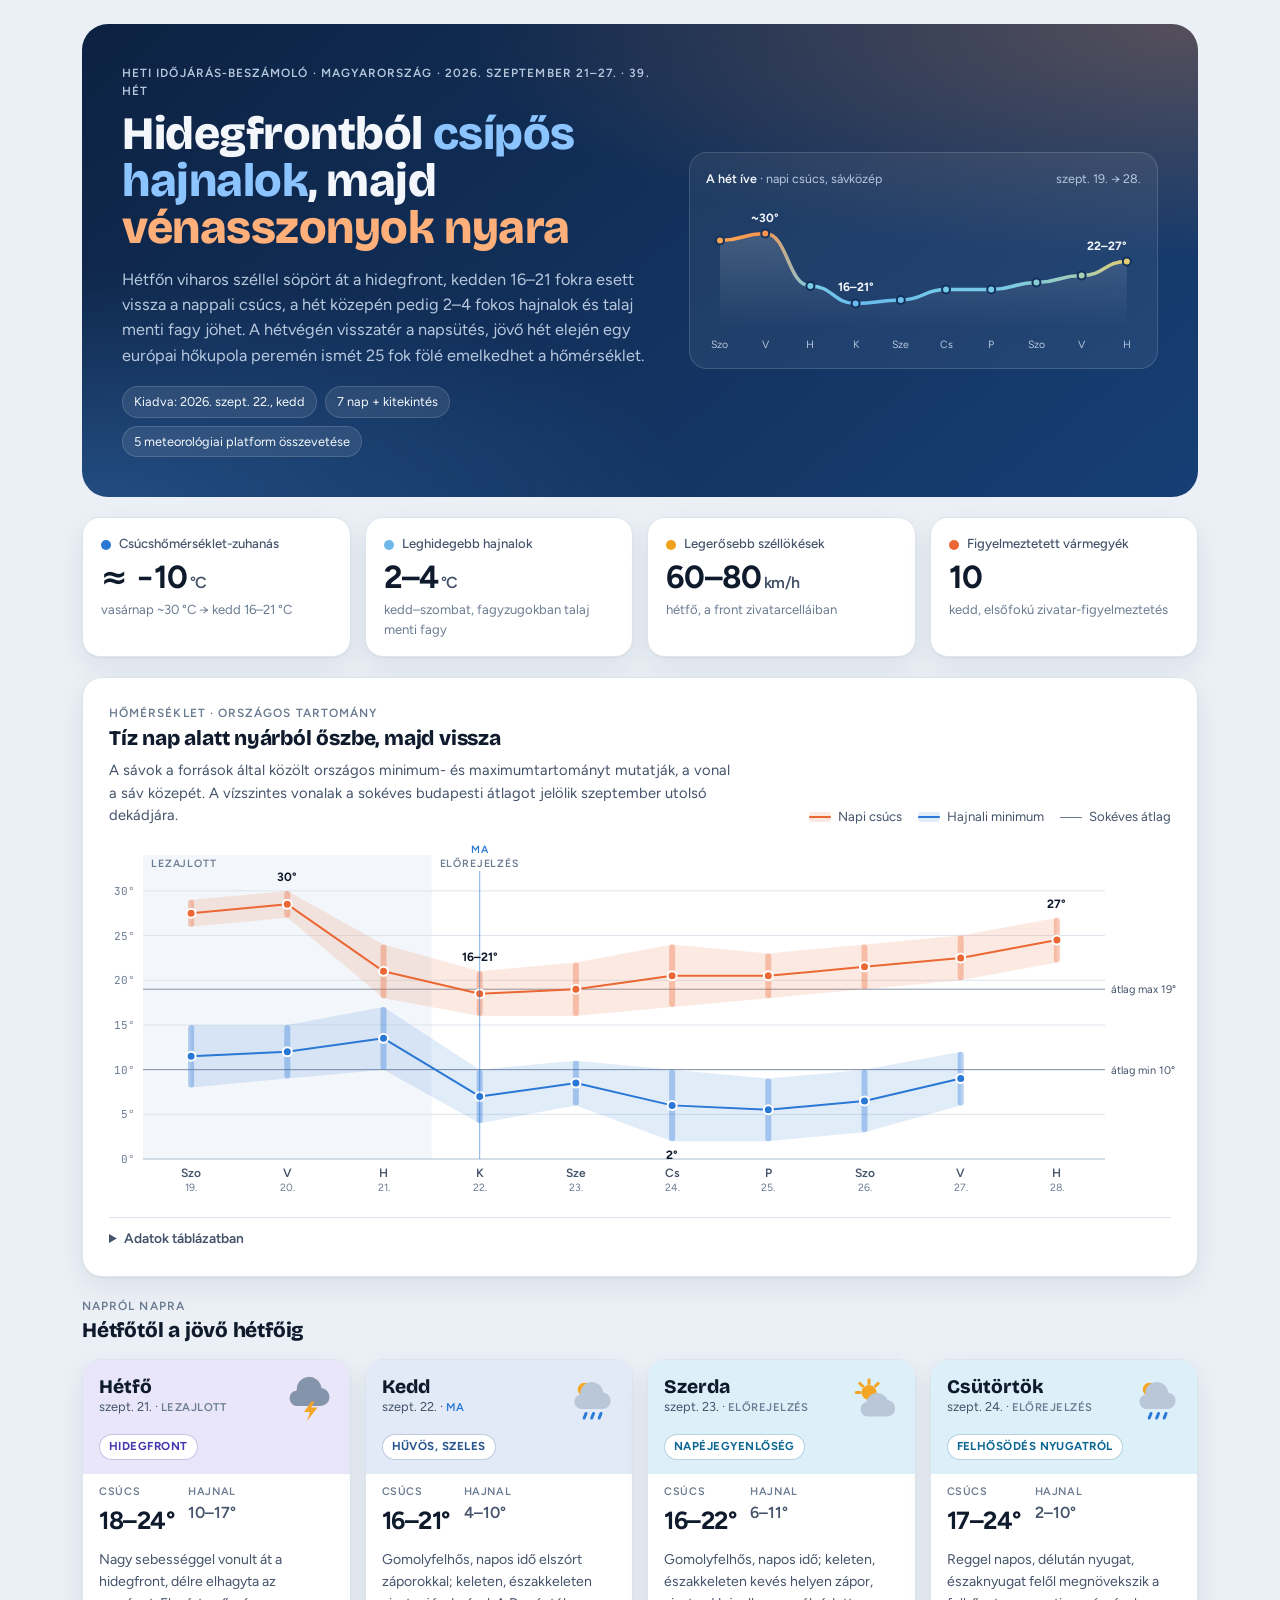
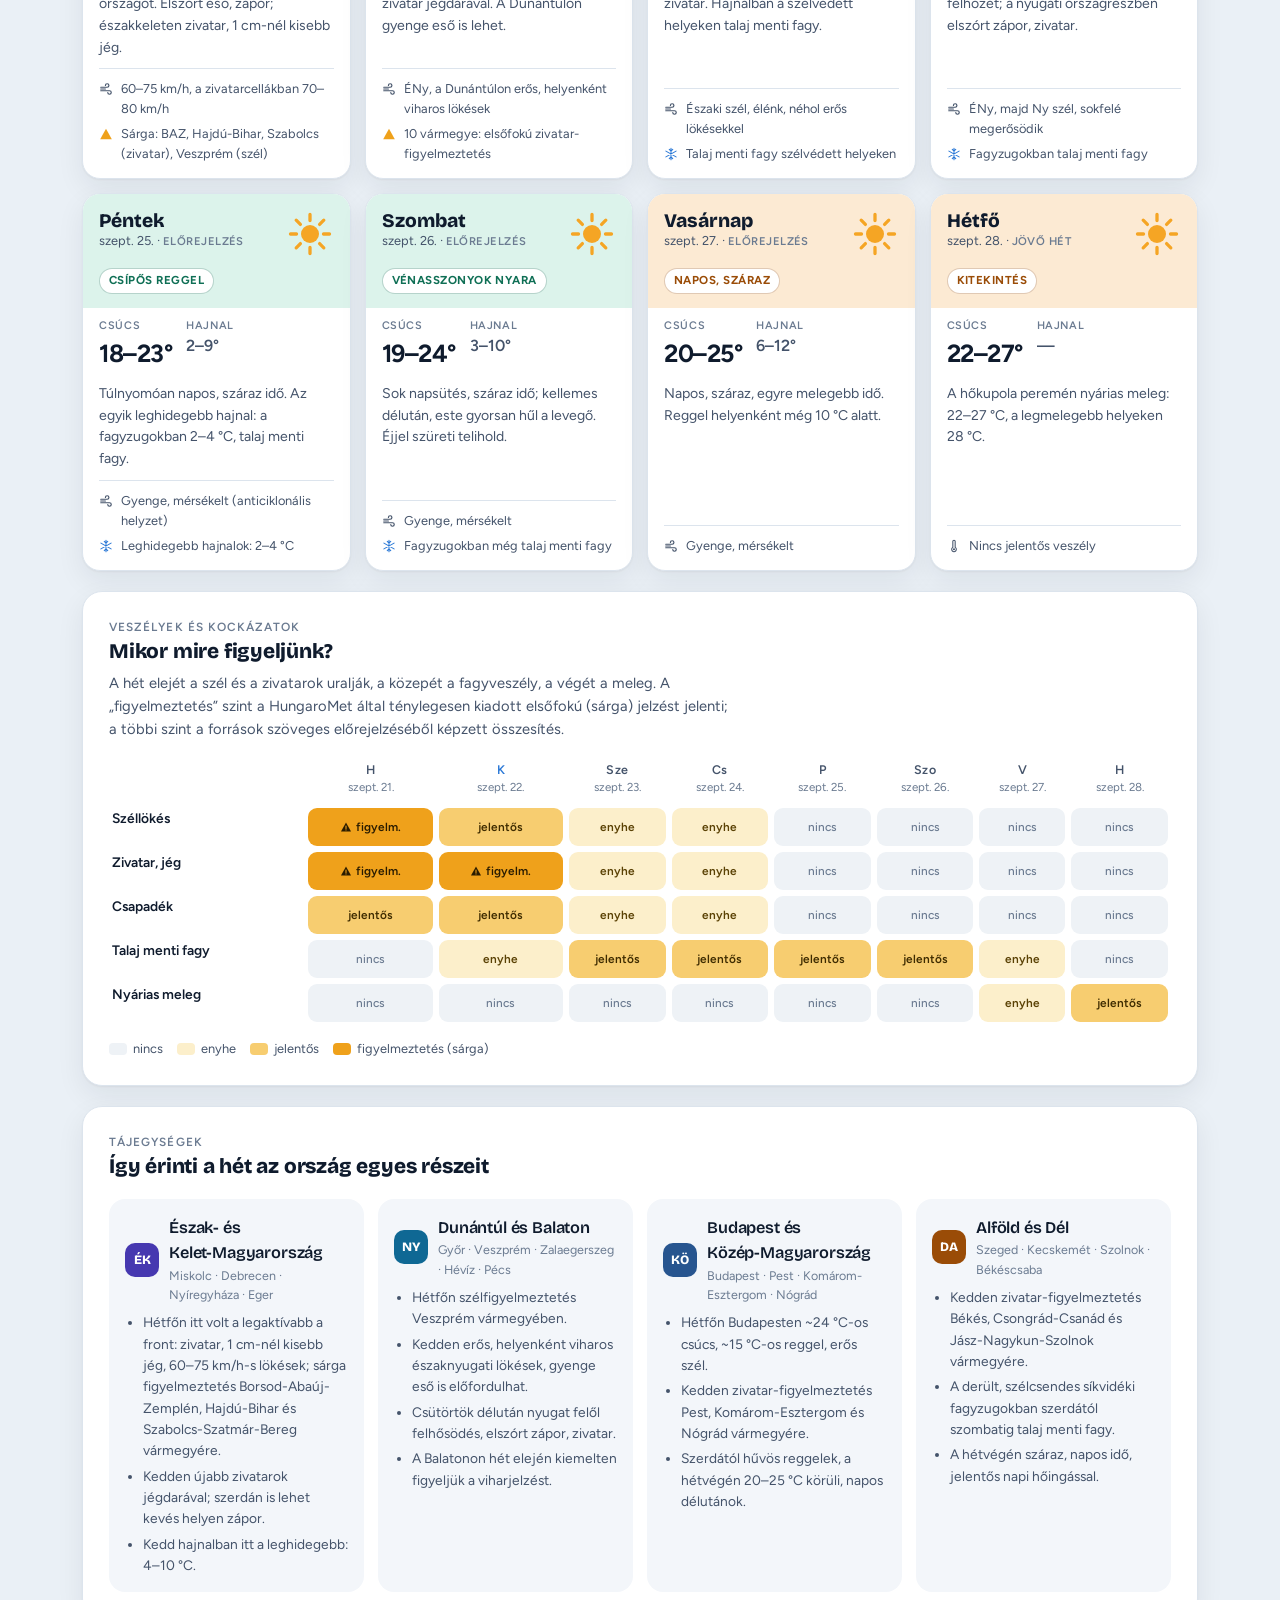
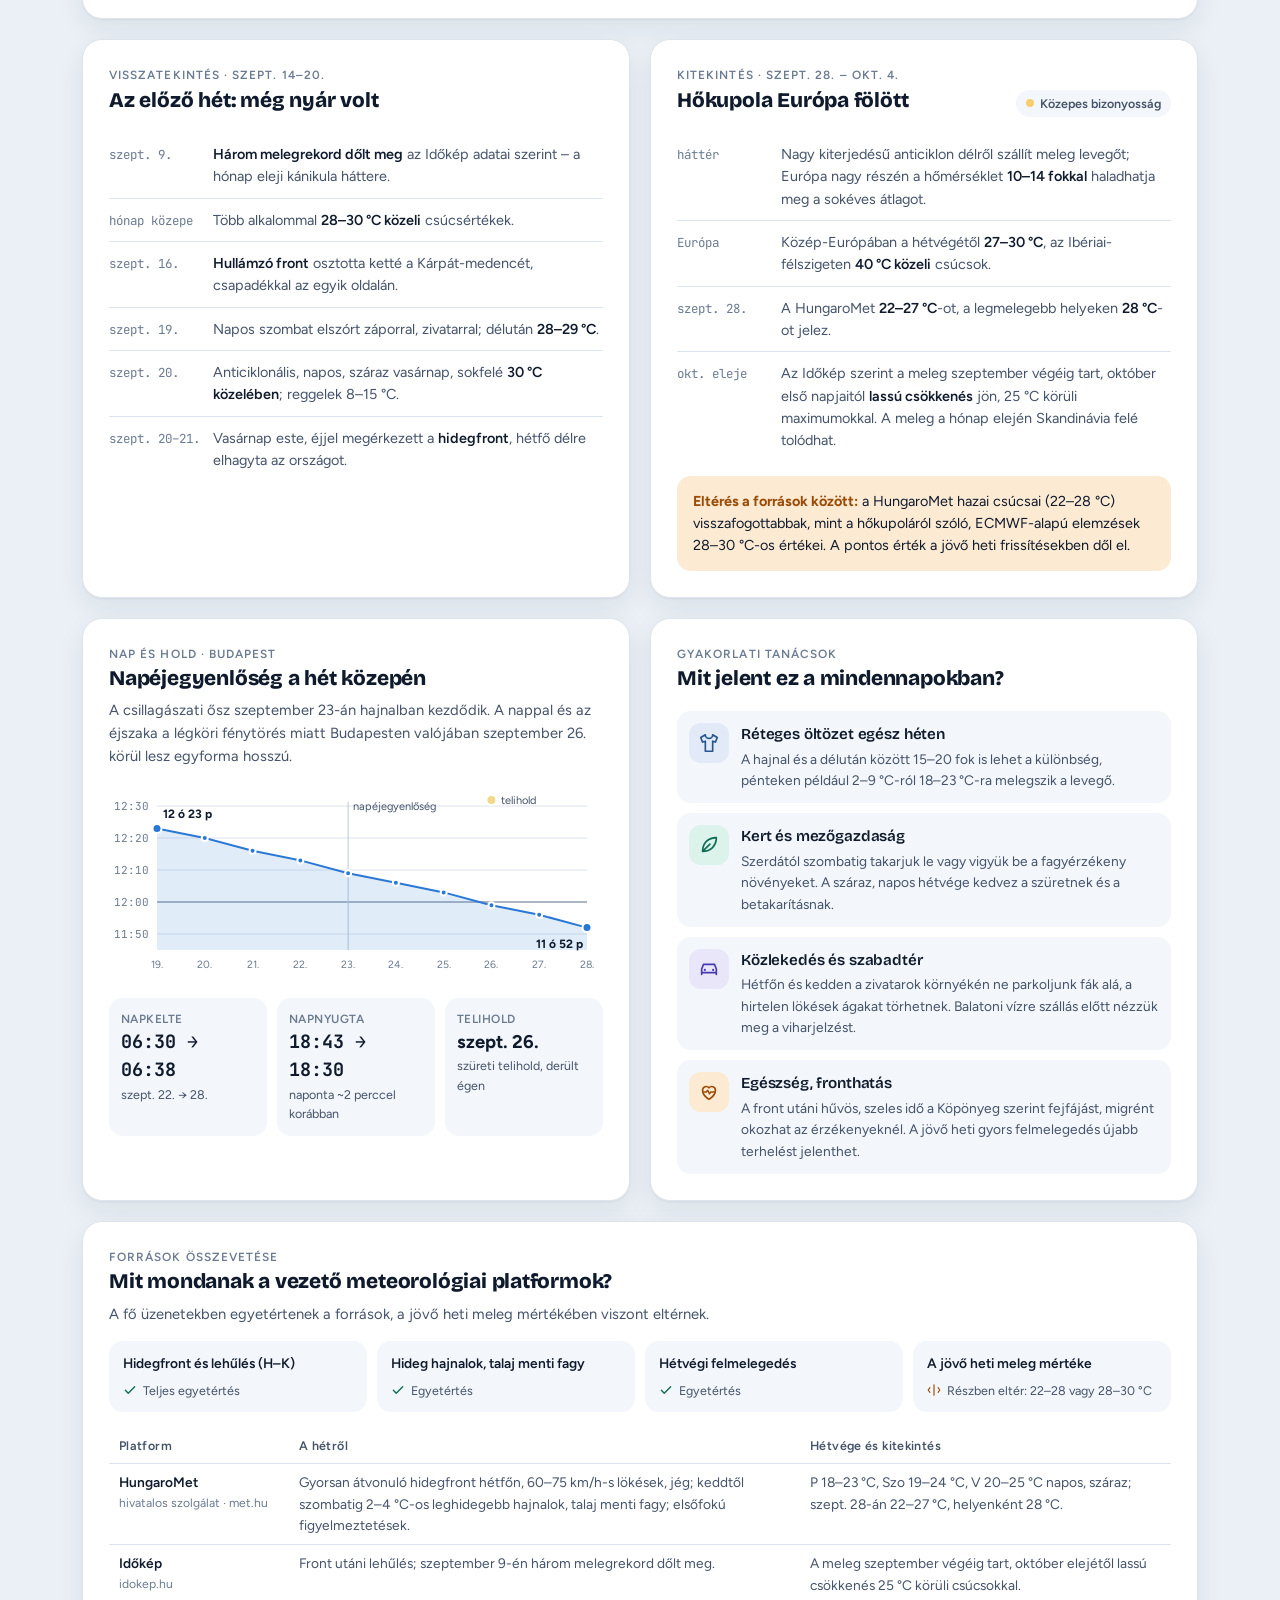
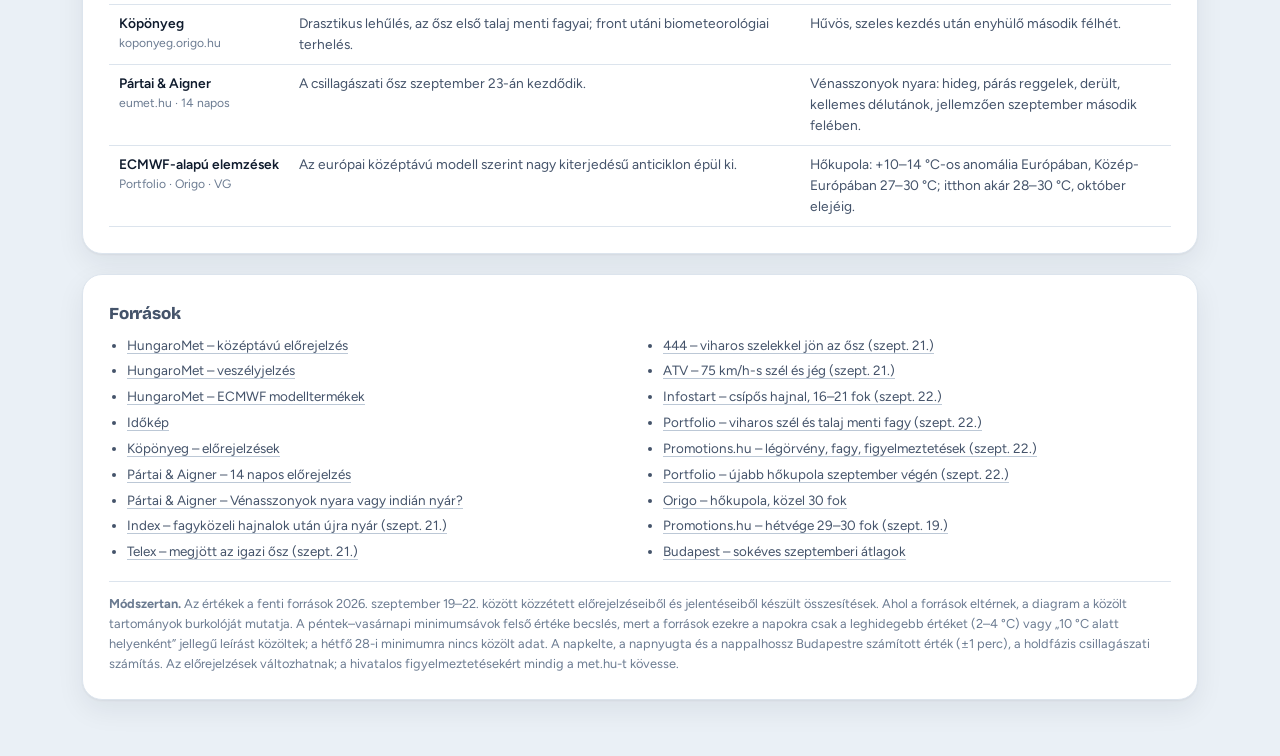
==== heti-idojaras-beszamolo.html @ 73524485 "Add weekly weather report for week 39 (Sept 21-27, 2026) Card-based, colorful HTML report for Hungar" ====
<!DOCTYPE html>
<html lang="hu">
<head>
<meta charset="UTF-8">
<meta name="viewport" content="width=device-width, initial-scale=1.0, viewport-fit=cover">
<title>A 39. hét időjárása</title>
<link rel="preconnect" href="https://fonts.googleapis.com">
<link rel="preconnect" href="https://fonts.gstatic.com" crossorigin>
<link rel="stylesheet" href="https://fonts.googleapis.com/css2?family=Bricolage+Grotesque:opsz,wght@12..96,600;12..96,800&family=Figtree:wght@400;500;600;700&family=JetBrains+Mono:wght@400;500&display=swap">
<style>
  :root{
    color-scheme: light;
    --ground:#EAF0F6;
    --card:#FFFFFF;
    --card-sub:#F3F6FA;
    --ink:#0F1B2D;
    --ink-2:#44536A;
    --muted:#6B7B91;
    --hair:#DCE4ED;
    --axis:#BCC8D6;
    --cold:#2a78d6;
    --warm:#eb6834;
    --cold-wash:rgba(42,120,214,.14);
    --warm-wash:rgba(235,104,52,.14);
    --cloud:#B9C7D9;
    --cloud-dark:#8494AB;
    --sunc:#F5A524;
    --hero-a:#0D2242;
    --hero-b:#173F75;
    --hero-ink:#F3F7FC;
    --hero-ink-2:#B7C8DE;
    --hero-line:rgba(255,255,255,.14);
    --lv0:#EEF2F6; --lv0-ink:#6B7B91;
    --lv1:#FCEFCB; --lv1-ink:#5A4104;
    --lv2:#F7CD70; --lv2-ink:#3F2C00;
    --lv3:#EFA11B; --lv3-ink:#2A1C00;
    --t-front:#E9E6FA; --c-front:#4638B0;
    --t-shower:#E1EAF6; --c-shower:#27558F;
    --t-cool:#DDF0FA; --c-cool:#0F6894;
    --t-crisp:#DCF3EB; --c-crisp:#0F6F55;
    --t-warm:#FCEAD3; --c-warm:#9A4C07;
    --shadow:0 1px 2px rgba(15,27,45,.05), 0 10px 28px rgba(15,27,45,.07);
    --radius:20px;
    --f-display:"Bricolage Grotesque", "Segoe UI", system-ui, sans-serif;
    --f-body:"Figtree", "Segoe UI", system-ui, -apple-system, Roboto, sans-serif;
    --f-mono:"JetBrains Mono", ui-monospace, "SFMono-Regular", Consolas, monospace;
  }
  @media (prefers-color-scheme: dark){
    :root:not([data-theme="light"]){
      color-scheme: dark;
      --ground:#0A111C;
      --card:#111B29;
      --card-sub:#172334;
      --ink:#E8EFF8;
      --ink-2:#A9B8CC;
      --muted:#8394AA;
      --hair:#223247;
      --axis:#34465E;
      --cold:#3987e5;
      --warm:#d95926;
      --cold-wash:rgba(57,135,229,.22);
      --warm-wash:rgba(217,89,38,.22);
      --cloud:#7185A1;
      --cloud-dark:#56688A;
      --hero-a:#0A1A31;
      --hero-b:#12325E;
      --lv0:#172334; --lv0-ink:#8394AA;
      --lv1:#3A3118; --lv1-ink:#EFE2C2;
      --lv2:#7A5A15; --lv2-ink:#FFF0CC;
      --lv3:#E7A626; --lv3-ink:#1B1300;
      --t-front:#1E1B3C; --c-front:#B1A8F7;
      --t-shower:#14243A; --c-shower:#93BAEC;
      --t-cool:#0E283A; --c-cool:#86CAEE;
      --t-crisp:#0D2A24; --c-crisp:#76D6B7;
      --t-warm:#31220E; --c-warm:#F2B470;
      --shadow:0 1px 2px rgba(0,0,0,.3);
    }
  }
  :root[data-theme="dark"]{
    color-scheme: dark;
    --ground:#0A111C;
    --card:#111B29;
    --card-sub:#172334;
    --ink:#E8EFF8;
    --ink-2:#A9B8CC;
    --muted:#8394AA;
    --hair:#223247;
    --axis:#34465E;
    --cold:#3987e5;
    --warm:#d95926;
    --cold-wash:rgba(57,135,229,.22);
    --warm-wash:rgba(217,89,38,.22);
    --cloud:#7185A1;
    --cloud-dark:#56688A;
    --hero-a:#0A1A31;
    --hero-b:#12325E;
    --lv0:#172334; --lv0-ink:#8394AA;
    --lv1:#3A3118; --lv1-ink:#EFE2C2;
    --lv2:#7A5A15; --lv2-ink:#FFF0CC;
    --lv3:#E7A626; --lv3-ink:#1B1300;
    --t-front:#1E1B3C; --c-front:#B1A8F7;
    --t-shower:#14243A; --c-shower:#93BAEC;
    --t-cool:#0E283A; --c-cool:#86CAEE;
    --t-crisp:#0D2A24; --c-crisp:#76D6B7;
    --t-warm:#31220E; --c-warm:#F2B470;
    --shadow:0 1px 2px rgba(0,0,0,.3);
  }

  *{box-sizing:border-box;}
  [hidden]{display:none !important;}
  body{
    margin:0;
    background:var(--ground);
    color:var(--ink);
    font-family:var(--f-body);
    font-size:15px;
    line-height:1.55;
    -webkit-font-smoothing:antialiased;
  }
  a{color:inherit;text-decoration-color:var(--axis);text-underline-offset:3px;}
  a:hover{text-decoration-color:currentColor;}
  a:focus-visible, button:focus-visible, summary:focus-visible{outline:2px solid var(--cold);outline-offset:2px;border-radius:6px;}

  .page{
    max-width:1180px;
    margin:0 auto;
    padding-inline:clamp(16px, 3vw, 32px);
    padding-block:24px 56px;
    display:flex;
    flex-direction:column;
    gap:20px;
  }

  h1,h2,h3{font-family:var(--f-display);text-wrap:balance;margin:0;letter-spacing:-.01em;}
  h2{font-size:1.3rem;font-weight:800;}
  h3{font-size:1.02rem;font-weight:600;}
  p{margin:0;}
  .eyebrow{
    font-size:.74rem;font-weight:600;letter-spacing:.09em;text-transform:uppercase;color:var(--muted);
  }
  .num{font-family:var(--f-mono);font-variant-numeric:tabular-nums;}

  /* ---------- HERO ---------- */
  .hero{
    position:relative;
    border-radius:26px;
    padding:clamp(22px, 4vw, 40px);
    color:var(--hero-ink);
    background:
      radial-gradient(120% 90% at 100% 0%, rgba(240,140,70,.30) 0%, rgba(240,140,70,0) 55%),
      radial-gradient(90% 80% at 0% 100%, rgba(80,160,245,.28) 0%, rgba(80,160,245,0) 60%),
      linear-gradient(140deg, var(--hero-a), var(--hero-b));
    display:grid;
    grid-template-columns:minmax(0,1.15fr) minmax(0,1fr);
    gap:28px;
    align-items:center;
    overflow:hidden;
  }
  @media (max-width: 860px){ .hero{grid-template-columns:1fr;} }
  .hero .eyebrow{color:var(--hero-ink-2);}
  .hero h1{
    font-size:clamp(1.9rem, 4.2vw, 2.9rem);
    font-weight:800;
    line-height:1.02;
    margin:10px 0 14px;
  }
  .hero h1 .cold{color:#8CC4FF;}
  .hero h1 .warm{color:#FFB07A;}
  .hero .dek{color:var(--hero-ink-2);font-size:1.02rem;max-width:58ch;}
  .meta{display:flex;flex-wrap:wrap;gap:8px;margin-top:18px;}
  .meta span{
    font-size:.8rem;padding:5px 11px;border-radius:999px;
    background:rgba(255,255,255,.09);border:1px solid var(--hero-line);color:var(--hero-ink);
  }
  .arc{
    background:rgba(255,255,255,.06);
    border:1px solid var(--hero-line);
    border-radius:18px;
    padding:16px 16px 10px;
    min-width:0;
  }
  .arc-head{display:flex;justify-content:space-between;gap:10px;font-size:.78rem;color:var(--hero-ink-2);}
  .arc-head b{color:var(--hero-ink);font-weight:600;}
  #heroArc{width:100%;height:170px;display:block;}

  /* ---------- CARDS ---------- */
  .card{
    background:var(--card);
    border-radius:var(--radius);
    padding:clamp(18px, 2.4vw, 26px);
    box-shadow:var(--shadow);
    border:1px solid var(--hair);
    min-width:0;
  }
  .card-head{display:flex;flex-wrap:wrap;justify-content:space-between;align-items:flex-end;gap:10px 20px;margin-bottom:16px;}
  .card-head p{color:var(--ink-2);font-size:.92rem;max-width:70ch;margin-top:4px;}
  .grid-2{display:grid;grid-template-columns:repeat(2, minmax(0,1fr));gap:20px;}
  @media (max-width: 900px){ .grid-2{grid-template-columns:1fr;} }

  /* ---------- KPI ---------- */
  .kpis{display:grid;grid-template-columns:repeat(4, minmax(0,1fr));gap:14px;}
  @media (max-width: 980px){ .kpis{grid-template-columns:repeat(2, minmax(0,1fr));} }
  @media (max-width: 460px){ .kpis{grid-template-columns:1fr;} }
  .kpi{
    background:var(--card);border:1px solid var(--hair);border-radius:18px;padding:16px 18px;
    display:flex;flex-direction:column;gap:4px;box-shadow:var(--shadow);min-width:0;
  }
  .kpi .label{font-size:.82rem;color:var(--ink-2);font-weight:500;display:flex;align-items:center;gap:8px;}
  .kpi .dot{width:10px;height:10px;border-radius:50%;flex:none;}
  .kpi .value{font-size:2rem;font-weight:700;letter-spacing:-.02em;line-height:1.15;}
  .kpi .value small{font-size:1rem;font-weight:600;color:var(--ink-2);margin-left:2px;}
  .kpi .sub{font-size:.82rem;color:var(--muted);}

  /* ---------- CHART ---------- */
  .legend{display:flex;flex-wrap:wrap;gap:6px 16px;font-size:.82rem;color:var(--ink-2);}
  .legend span{display:inline-flex;align-items:center;gap:7px;}
  .key-band{width:22px;height:10px;border-radius:3px;display:inline-block;position:relative;}
  .key-band::after{content:"";position:absolute;left:0;right:0;top:4px;height:2px;border-radius:2px;background:currentColor;}
  .key-max{background:var(--warm-wash);color:var(--warm);}
  .key-min{background:var(--cold-wash);color:var(--cold);}
  .key-norm{width:22px;height:0;border-top:1px solid var(--muted);display:inline-block;}
  .chart{position:relative;width:100%;}
  .chart svg{display:block;width:100%;overflow:visible;}
  .chart text{font-family:var(--f-body);}
  .tick{font-family:var(--f-mono) !important;font-size:11px;fill:var(--muted);font-variant-numeric:tabular-nums;}
  .xlab{font-size:12px;fill:var(--ink-2);font-weight:600;}
  .xsub{font-size:10.5px;fill:var(--muted);}
  .dlabel{font-size:12px;font-weight:700;fill:var(--ink);}
  .dlabel-2{font-size:11px;fill:var(--ink-2);}
  .zone{font-size:10.5px;font-weight:600;letter-spacing:.08em;text-transform:uppercase;fill:var(--muted);}
  .tip{
    position:absolute;pointer-events:none;z-index:5;
    background:var(--card);color:var(--ink);border:1px solid var(--hair);
    box-shadow:0 8px 24px rgba(10,20,35,.18);
    border-radius:12px;padding:10px 12px;font-size:.82rem;line-height:1.45;min-width:180px;max-width:240px;
  }
  .tip b{font-weight:700;}
  .tip .row{display:flex;align-items:center;gap:8px;}
  .tip .sw{width:10px;height:10px;border-radius:3px;flex:none;}
  .tip .note{color:var(--ink-2);margin-top:4px;font-size:.78rem;}

  details.table-view{margin-top:14px;border-top:1px solid var(--hair);padding-top:10px;}
  details.table-view summary{cursor:pointer;font-size:.86rem;color:var(--ink-2);font-weight:600;}
  .tbl-wrap{overflow-x:auto;margin-top:10px;}
  table{border-collapse:collapse;width:100%;font-size:.86rem;}
  th,td{padding:8px 10px;text-align:left;border-bottom:1px solid var(--hair);vertical-align:top;}
  th{font-weight:600;color:var(--ink-2);font-size:.78rem;letter-spacing:.03em;}
  td.n{font-family:var(--f-mono);font-variant-numeric:tabular-nums;white-space:nowrap;}

  /* ---------- DAY CARDS ---------- */
  .days{display:grid;grid-template-columns:repeat(4, minmax(0,1fr));gap:14px;}
  @media (max-width: 1020px){ .days{grid-template-columns:repeat(2, minmax(0,1fr));} }
  @media (max-width: 540px){ .days{grid-template-columns:1fr;} }
  .day{
    --tint:var(--card-sub); --tint-ink:var(--ink-2);
    background:var(--card);
    border:1px solid var(--hair);
    border-radius:18px;
    padding:16px 16px 14px;
    display:flex;flex-direction:column;gap:10px;
    box-shadow:var(--shadow);
    min-width:0;
  }
  .day.rg-front{--tint:var(--t-front);--tint-ink:var(--c-front);}
  .day.rg-shower{--tint:var(--t-shower);--tint-ink:var(--c-shower);}
  .day.rg-cool{--tint:var(--t-cool);--tint-ink:var(--c-cool);}
  .day.rg-crisp{--tint:var(--t-crisp);--tint-ink:var(--c-crisp);}
  .day.rg-warm{--tint:var(--t-warm);--tint-ink:var(--c-warm);}
  .day-head{
    background:var(--tint);
    margin:-16px -16px 0;
    padding:16px 16px 14px;
    border-radius:17px 17px 0 0;
    display:flex;flex-direction:column;gap:10px;
  }
  .day-top{display:flex;justify-content:space-between;align-items:flex-start;gap:8px;}
  .day-name{font-family:var(--f-display);font-weight:800;font-size:1.2rem;line-height:1.1;}
  .day-date{font-size:.8rem;color:var(--ink-2);}
  .day-ico{width:48px;height:48px;flex:none;}
  .chip{
    display:inline-flex;align-items:center;gap:6px;
    font-size:.72rem;font-weight:700;letter-spacing:.04em;text-transform:uppercase;
    padding:3px 9px;border-radius:999px;
    background:var(--card);color:var(--tint-ink);border:1px solid color-mix(in srgb, var(--tint-ink) 30%, transparent);
    align-self:flex-start;
  }
  .status-tag{font-size:.7rem;font-weight:600;color:var(--muted);letter-spacing:.04em;text-transform:uppercase;}
  .status-tag.today{color:var(--cold);}
  .temps{display:flex;align-items:baseline;gap:14px;}
  .temps .hi{font-size:1.55rem;font-weight:700;letter-spacing:-.02em;}
  .temps .lo{font-size:1rem;font-weight:600;color:var(--ink-2);}
  .temps .cap{display:block;font-size:.68rem;font-weight:600;letter-spacing:.06em;text-transform:uppercase;color:var(--muted);}
  .day p{font-size:.88rem;color:var(--ink-2);}
  .day .facts{list-style:none;margin:auto 0 0;padding:10px 0 0;border-top:1px solid var(--hair);display:flex;flex-direction:column;gap:5px;font-size:.8rem;color:var(--ink-2);}
  .day .facts li{display:grid;grid-template-columns:16px 1fr;gap:6px;align-items:start;}
  .day .facts svg{width:14px;height:14px;margin-top:3px;}

  /* ---------- HAZARD MATRIX ---------- */
  .matrix{min-width:720px;}
  .matrix th, .matrix td{border-bottom:none;padding:3px;text-align:center;}
  .matrix thead th{font-size:.78rem;color:var(--ink-2);padding-bottom:8px;}
  .matrix thead th small{display:block;font-weight:400;color:var(--muted);font-size:.72rem;letter-spacing:0;}
  .matrix thead th.today{color:var(--cold);}
  .matrix tbody th{text-align:left;font-size:.86rem;color:var(--ink);font-weight:600;padding-right:12px;white-space:nowrap;letter-spacing:0;}
  .cell{
    border-radius:9px;padding:9px 4px;font-size:.74rem;font-weight:600;line-height:1.2;
    display:flex;align-items:center;justify-content:center;gap:4px;min-height:38px;cursor:default;
  }
  .cell.l0{background:var(--lv0);color:var(--lv0-ink);font-weight:500;}
  .cell.l1{background:var(--lv1);color:var(--lv1-ink);}
  .cell.l2{background:var(--lv2);color:var(--lv2-ink);}
  .cell.l3{background:var(--lv3);color:var(--lv3-ink);}
  .cell svg{width:12px;height:12px;flex:none;}
  .scale{display:flex;flex-wrap:wrap;gap:8px 14px;font-size:.8rem;color:var(--ink-2);margin-top:14px;align-items:center;}
  .scale i{display:inline-block;width:18px;height:12px;border-radius:4px;vertical-align:-2px;margin-right:6px;}

  /* ---------- REGIONS ---------- */
  .regions{display:grid;grid-template-columns:repeat(4, minmax(0,1fr));gap:14px;}
  @media (max-width: 1020px){ .regions{grid-template-columns:repeat(2, minmax(0,1fr));} }
  @media (max-width: 540px){ .regions{grid-template-columns:1fr;} }
  .region{background:var(--card-sub);border-radius:16px;padding:16px;display:flex;flex-direction:column;gap:8px;min-width:0;}
  .region .rtop{display:flex;align-items:center;gap:10px;}
  .region .badge{
    width:34px;height:34px;border-radius:10px;display:grid;place-items:center;flex:none;
    font-family:var(--f-display);font-weight:800;font-size:.8rem;color:#fff;
  }
  .region .cities{font-size:.78rem;color:var(--muted);}
  .region ul{margin:0;padding-left:18px;font-size:.86rem;color:var(--ink-2);display:flex;flex-direction:column;gap:4px;}

  /* ---------- TIMELINE (past week / outlook) ---------- */
  .tl{list-style:none;margin:0;padding:0;display:flex;flex-direction:column;gap:0;}
  .tl li{display:grid;grid-template-columns:92px 1fr;gap:12px;padding:10px 0;border-bottom:1px solid var(--hair);}
  .tl li:last-child{border-bottom:none;}
  .tl .when{font-family:var(--f-mono);font-size:.78rem;color:var(--muted);padding-top:2px;}
  .tl .what{font-size:.9rem;color:var(--ink-2);}
  .tl .what b{color:var(--ink);font-weight:600;}
  .conf{display:inline-flex;align-items:center;gap:6px;font-size:.78rem;font-weight:600;padding:4px 10px;border-radius:999px;background:var(--card-sub);color:var(--ink-2);}
  .conf i{width:8px;height:8px;border-radius:50%;display:inline-block;}
  .callout{
    margin-top:14px;padding:14px 16px;border-radius:14px;background:var(--t-warm);color:var(--ink);font-size:.9rem;
  }
  .callout b{color:var(--c-warm);}

  /* ---------- SUN & MOON ---------- */
  .sunfacts{display:grid;grid-template-columns:repeat(3, minmax(0,1fr));gap:10px;margin-top:14px;}
  @media (max-width: 460px){ .sunfacts{grid-template-columns:1fr;} }
  .sunfact{background:var(--card-sub);border-radius:14px;padding:12px;}
  .sunfact .k{font-size:.74rem;color:var(--muted);font-weight:600;letter-spacing:.04em;text-transform:uppercase;}
  .sunfact .v{font-size:1.15rem;font-weight:700;}
  .sunfact .s{font-size:.78rem;color:var(--ink-2);}

  /* ---------- ADVICE ---------- */
  .advice{display:grid;grid-template-columns:1fr;gap:10px;}
  .adv{display:grid;grid-template-columns:40px 1fr;gap:12px;align-items:start;padding:12px;border-radius:14px;background:var(--card-sub);}
  .adv .ai{width:40px;height:40px;border-radius:12px;display:grid;place-items:center;}
  .adv .ai svg{width:22px;height:22px;}
  .adv h3{font-size:.95rem;margin-bottom:2px;}
  .adv p{font-size:.86rem;color:var(--ink-2);}

  /* ---------- AGREEMENT ---------- */
  .agree{display:grid;grid-template-columns:repeat(4, minmax(0,1fr));gap:10px;margin-bottom:16px;}
  @media (max-width: 900px){ .agree{grid-template-columns:repeat(2, minmax(0,1fr));} }
  @media (max-width: 460px){ .agree{grid-template-columns:1fr;} }
  .ag{border-radius:14px;padding:12px 14px;background:var(--card-sub);display:flex;flex-direction:column;gap:6px;}
  .ag .t{font-size:.86rem;font-weight:600;}
  .ag .v{display:flex;align-items:center;gap:6px;font-size:.78rem;color:var(--ink-2);}
  .ag .v svg{width:14px;height:14px;flex:none;}
  .src-table td:first-child{font-weight:600;color:var(--ink);white-space:nowrap;}
  .src-table td{color:var(--ink-2);}
  .src-table .kind{display:block;font-weight:400;color:var(--muted);font-size:.76rem;}

  /* ---------- FOOTER ---------- */
  footer.card{font-size:.84rem;color:var(--ink-2);}
  footer h2{font-size:1.05rem;margin-bottom:8px;}
  .srcs{columns:2 300px;column-gap:28px;padding-left:18px;margin:8px 0 0;}
  .srcs li{margin-bottom:5px;break-inside:avoid;}
  .method{margin-top:14px;padding-top:12px;border-top:1px solid var(--hair);color:var(--muted);font-size:.8rem;}

  @media (prefers-reduced-motion: no-preference){
    .day, .kpi, .card{animation:rise .5s ease both;}
    @keyframes rise{from{transform:translateY(6px);}to{transform:none;}}
  }
</style>
</head>
<body>

<svg width="0" height="0" style="position:absolute" aria-hidden="true" focusable="false">
  <defs>
    <symbol id="i-sun" viewBox="0 0 32 32">
      <circle cx="16" cy="16" r="6" style="fill:var(--sunc)"/>
      <path d="M16 3v4M16 25v4M3 16h4M25 16h4M6.8 6.8l2.8 2.8M22.4 22.4l2.8 2.8M6.8 25.2l2.8-2.8M22.4 9.6l2.8-2.8" style="stroke:var(--sunc)" stroke-width="2.2" stroke-linecap="round" fill="none"/>
    </symbol>
    <symbol id="i-partly" viewBox="0 0 32 32">
      <circle cx="12" cy="11" r="5" style="fill:var(--sunc)"/>
      <path d="M12 2.5v2.5M3.5 11H6M5.9 4.9l1.8 1.8M18.1 4.9l-1.8 1.8" style="stroke:var(--sunc)" stroke-width="2" stroke-linecap="round" fill="none"/>
      <path d="M11 27h13a5.5 5.5 0 0 0 .5-10.97A7.5 7.5 0 0 0 10.2 17.3 4.9 4.9 0 0 0 11 27z" style="fill:var(--cloud)"/>
    </symbol>
    <symbol id="i-shower" viewBox="0 0 32 32">
      <circle cx="11" cy="9" r="4.5" style="fill:var(--sunc)"/>
      <path d="M9 22h14a5.5 5.5 0 0 0 .5-10.97A7.5 7.5 0 0 0 8.2 12.3 4.9 4.9 0 0 0 9 22z" style="fill:var(--cloud)"/>
      <path d="M12 25l-1.2 3M17 25l-1.2 3M22 25l-1.2 3" style="stroke:var(--cold)" stroke-width="2" stroke-linecap="round" fill="none"/>
    </symbol>
    <symbol id="i-storm" viewBox="0 0 32 32">
      <path d="M8 20h15a6 6 0 0 0 .6-11.97A8 8 0 0 0 7.2 9.6 5.2 5.2 0 0 0 8 20z" style="fill:var(--cloud-dark)"/>
      <path d="M17 17l-5 7h4l-2 6 7-9h-4.2l2.2-4z" style="fill:var(--sunc)"/>
    </symbol>
    <symbol id="i-wind" viewBox="0 0 24 24">
      <path d="M3 9h11a3 3 0 1 0-3-3M3 15h15a3 3 0 1 1-3 3M3 12h8" style="stroke:currentColor" stroke-width="2" stroke-linecap="round" fill="none"/>
    </symbol>
    <symbol id="i-alert" viewBox="0 0 24 24">
      <path d="M12 3l10 18H2L12 3z" style="fill:currentColor"/>
      <path d="M12 10v5M12 17.6v.4" style="stroke:var(--lv3)" stroke-width="2.2" stroke-linecap="round"/>
    </symbol>
    <symbol id="i-frost" viewBox="0 0 24 24">
      <path d="M12 2v20M3.3 7l17.4 10M3.3 17L20.7 7M9 4l3 3 3-3M9 20l3-3 3 3" style="stroke:currentColor" stroke-width="1.8" stroke-linecap="round" stroke-linejoin="round" fill="none"/>
    </symbol>
    <symbol id="i-therm" viewBox="0 0 24 24">
      <path d="M10 4a2 2 0 1 1 4 0v10.3a4 4 0 1 1-4 0V4z" style="stroke:currentColor" stroke-width="1.8" fill="none"/>
      <circle cx="12" cy="17.5" r="1.8" style="fill:currentColor"/>
    </symbol>
    <symbol id="i-check" viewBox="0 0 24 24">
      <path d="M4 12.5l5 5L20 6.5" style="stroke:currentColor" stroke-width="2.4" stroke-linecap="round" stroke-linejoin="round" fill="none"/>
    </symbol>
    <symbol id="i-split" viewBox="0 0 24 24">
      <path d="M12 3v18M5 8l-3 4 3 4M19 8l3 4-3 4" style="stroke:currentColor" stroke-width="2" stroke-linecap="round" stroke-linejoin="round" fill="none"/>
    </symbol>
    <symbol id="i-shirt" viewBox="0 0 24 24">
      <path d="M8 3l-5 3 2 5 3-1v11h8V10l3 1 2-5-5-3a4 4 0 0 1-8 0z" style="stroke:currentColor" stroke-width="1.8" stroke-linejoin="round" fill="none"/>
    </symbol>
    <symbol id="i-leaf" viewBox="0 0 24 24">
      <path d="M5 19C5 10 11 4 20 4c0 9-6 15-15 15zM5 19l8-8" style="stroke:currentColor" stroke-width="1.8" stroke-linecap="round" stroke-linejoin="round" fill="none"/>
    </symbol>
    <symbol id="i-car" viewBox="0 0 24 24">
      <path d="M4 16V12l2-5h12l2 5v4M4 16h16M4 16v2M20 16v2" style="stroke:currentColor" stroke-width="1.8" stroke-linecap="round" stroke-linejoin="round" fill="none"/>
      <circle cx="7.5" cy="13" r="1.2" style="fill:currentColor"/><circle cx="16.5" cy="13" r="1.2" style="fill:currentColor"/>
    </symbol>
    <symbol id="i-heart" viewBox="0 0 24 24">
      <path d="M12 20s-7-4.4-7-10a4 4 0 0 1 7-2.6A4 4 0 0 1 19 10c0 5.6-7 10-7 10z" style="stroke:currentColor" stroke-width="1.8" stroke-linejoin="round" fill="none"/>
      <path d="M6 12h3l1.5-2 2 4 1.5-2H18" style="stroke:currentColor" stroke-width="1.6" stroke-linecap="round" stroke-linejoin="round" fill="none"/>
    </symbol>
  </defs>
</svg>

<main class="page">

  <!-- ===== HERO ===== -->
  <header class="hero">
    <div>
      <div class="eyebrow">Heti időjárás-beszámoló · Magyarország · 2026. szeptember 21–27. · 39. hét</div>
      <h1>Hidegfrontból <span class="cold">csípős hajnalok</span>, majd <span class="warm">vénasszonyok nyara</span></h1>
      <p class="dek">Hétfőn viharos széllel söpört át a hidegfront, kedden 16–21 fokra esett vissza a nappali csúcs, a hét közepén pedig 2–4 fokos hajnalok és talaj menti fagy jöhet. A hétvégén visszatér a napsütés, jövő hét elején egy európai hőkupola peremén ismét 25 fok fölé emelkedhet a hőmérséklet.</p>
      <div class="meta">
        <span>Kiadva: 2026. szept. 22., kedd</span>
        <span>7 nap + kitekintés</span>
        <span>5 meteorológiai platform összevetése</span>
      </div>
    </div>
    <div class="arc" aria-label="A napi csúcshőmérséklet íve szeptember 19. és 28. között">
      <div class="arc-head"><span><b>A hét íve</b> · napi csúcs, sávközép</span><span>szept. 19. → 28.</span></div>
      <svg id="heroArc" role="img" aria-label="Csúcshőmérséklet: vasárnap 28,5 fok, kedden 18,5 fok, jövő hétfőn 24,5 fok (sávközepek)"></svg>
    </div>
  </header>

  <!-- ===== KPI ===== -->
  <section class="kpis" aria-label="A hét számokban">
    <div class="kpi">
      <div class="label"><span class="dot" style="background:var(--cold)"></span>Csúcshőmérséklet-zuhanás</div>
      <div class="value">≈ −10<small>°C</small></div>
      <div class="sub">vasárnap ~30 °C → kedd 16–21 °C</div>
    </div>
    <div class="kpi">
      <div class="label"><span class="dot" style="background:#6FB7E9"></span>Leghidegebb hajnalok</div>
      <div class="value">2–4<small>°C</small></div>
      <div class="sub">kedd–szombat, fagyzugokban talaj menti fagy</div>
    </div>
    <div class="kpi">
      <div class="label"><span class="dot" style="background:var(--lv3)"></span>Legerősebb széllökések</div>
      <div class="value">60–80<small>km/h</small></div>
      <div class="sub">hétfő, a front zivatarcelláiban</div>
    </div>
    <div class="kpi">
      <div class="label"><span class="dot" style="background:var(--warm)"></span>Figyelmeztetett vármegyék</div>
      <div class="value">10</div>
      <div class="sub">kedd, elsőfokú zivatar-figyelmeztetés</div>
    </div>
  </section>

  <!-- ===== TEMPERATURE CHART ===== -->
  <section class="card" id="tempCard">
    <div class="card-head">
      <div>
        <div class="eyebrow">Hőmérséklet · országos tartomány</div>
        <h2>Tíz nap alatt nyárból őszbe, majd vissza</h2>
        <p>A sávok a források által közölt országos minimum- és maximumtartományt mutatják, a vonal a sáv közepét. A vízszintes vonalak a sokéves budapesti átlagot jelölik szeptember utolsó dekádjára.</p>
      </div>
      <div class="legend" aria-hidden="true">
        <span><i class="key-band key-max"></i>Napi csúcs</span>
        <span><i class="key-band key-min"></i>Hajnali minimum</span>
        <span><i class="key-norm"></i>Sokéves átlag</span>
      </div>
    </div>
    <div class="chart" id="tempChart"></div>
    <details class="table-view">
      <summary>Adatok táblázatban</summary>
      <div class="tbl-wrap"><table id="tempTable"></table></div>
    </details>
  </section>

  <!-- ===== DAY CARDS ===== -->
  <section aria-labelledby="daysTitle">
    <div class="card-head" style="margin-bottom:12px">
      <div>
        <div class="eyebrow">Napról napra</div>
        <h2 id="daysTitle">Hétfőtől a jövő hétfőig</h2>
      </div>
    </div>
    <div class="days" id="days"></div>
  </section>

  <!-- ===== HAZARD MATRIX ===== -->
  <section class="card">
    <div class="card-head">
      <div>
        <div class="eyebrow">Veszélyek és kockázatok</div>
        <h2>Mikor mire figyeljünk?</h2>
        <p>A hét elejét a szél és a zivatarok uralják, a közepét a fagyveszély, a végét a meleg. A „figyelmeztetés” szint a HungaroMet által ténylegesen kiadott elsőfokú (sárga) jelzést jelenti; a többi szint a források szöveges előrejelzéséből képzett összesítés.</p>
      </div>
    </div>
    <div class="tbl-wrap"><table class="matrix" id="matrix"></table></div>
    <div class="scale" aria-hidden="true">
      <span><i style="background:var(--lv0)"></i>nincs</span>
      <span><i style="background:var(--lv1)"></i>enyhe</span>
      <span><i style="background:var(--lv2)"></i>jelentős</span>
      <span><i style="background:var(--lv3)"></i>figyelmeztetés (sárga)</span>
    </div>
  </section>

  <!-- ===== REGIONS ===== -->
  <section class="card">
    <div class="card-head">
      <div>
        <div class="eyebrow">Tájegységek</div>
        <h2>Így érinti a hét az ország egyes részeit</h2>
      </div>
    </div>
    <div class="regions">
      <article class="region">
        <div class="rtop"><span class="badge" style="background:#4638B0">ÉK</span><div><h3>Észak- és Kelet-Magyarország</h3><div class="cities">Miskolc · Debrecen · Nyíregyháza · Eger</div></div></div>
        <ul>
          <li>Hétfőn itt volt a legaktívabb a front: zivatar, 1 cm-nél kisebb jég, 60–75 km/h-s lökések; sárga figyelmeztetés Borsod-Abaúj-Zemplén, Hajdú-Bihar és Szabolcs-Szatmár-Bereg vármegyére.</li>
          <li>Kedden újabb zivatarok jégdarával; szerdán is lehet kevés helyen zápor.</li>
          <li>Kedd hajnalban itt a leghidegebb: 4–10 °C.</li>
        </ul>
      </article>
      <article class="region">
        <div class="rtop"><span class="badge" style="background:#0F6894">NY</span><div><h3>Dunántúl és Balaton</h3><div class="cities">Győr · Veszprém · Zalaegerszeg · Hévíz · Pécs</div></div></div>
        <ul>
          <li>Hétfőn szélfigyelmeztetés Veszprém vármegyében.</li>
          <li>Kedden erős, helyenként viharos északnyugati lökések, gyenge eső is előfordulhat.</li>
          <li>Csütörtök délután nyugat felől felhősödés, elszórt zápor, zivatar.</li>
          <li>A Balatonon hét elején kiemelten figyeljük a viharjelzést.</li>
        </ul>
      </article>
      <article class="region">
        <div class="rtop"><span class="badge" style="background:#27558F">KÖ</span><div><h3>Budapest és Közép-Magyarország</h3><div class="cities">Budapest · Pest · Komárom-Esztergom · Nógrád</div></div></div>
        <ul>
          <li>Hétfőn Budapesten ~24 °C-os csúcs, ~15 °C-os reggel, erős szél.</li>
          <li>Kedden zivatar-figyelmeztetés Pest, Komárom-Esztergom és Nógrád vármegyére.</li>
          <li>Szerdától hűvös reggelek, a hétvégén 20–25 °C körüli, napos délutánok.</li>
        </ul>
      </article>
      <article class="region">
        <div class="rtop"><span class="badge" style="background:#9A4C07">DA</span><div><h3>Alföld és Dél</h3><div class="cities">Szeged · Kecskemét · Szolnok · Békéscsaba</div></div></div>
        <ul>
          <li>Kedden zivatar-figyelmeztetés Békés, Csongrád-Csanád és Jász-Nagykun-Szolnok vármegyére.</li>
          <li>A derült, szélcsendes síkvidéki fagyzugokban szerdától szombatig talaj menti fagy.</li>
          <li>A hétvégén száraz, napos idő, jelentős napi hőingással.</li>
        </ul>
      </article>
    </div>
  </section>

  <!-- ===== PAST WEEK + OUTLOOK ===== -->
  <div class="grid-2">
    <section class="card">
      <div class="card-head">
        <div>
          <div class="eyebrow">Visszatekintés · szept. 14–20.</div>
          <h2>Az előző hét: még nyár volt</h2>
        </div>
      </div>
      <ol class="tl">
        <li><span class="when">szept. 9.</span><span class="what"><b>Három melegrekord dőlt meg</b> az Időkép adatai szerint – a hónap eleji kánikula háttere.</span></li>
        <li><span class="when">hónap közepe</span><span class="what">Több alkalommal <b>28–30 °C közeli</b> csúcsértékek.</span></li>
        <li><span class="when">szept. 16.</span><span class="what"><b>Hullámzó front</b> osztotta ketté a Kárpát-medencét, csapadékkal az egyik oldalán.</span></li>
        <li><span class="when">szept. 19.</span><span class="what">Napos szombat elszórt záporral, zivatarral; délután <b>28–29 °C</b>.</span></li>
        <li><span class="when">szept. 20.</span><span class="what">Anticiklonális, napos, száraz vasárnap, sokfelé <b>30 °C közelében</b>; reggelek 8–15 °C.</span></li>
        <li><span class="when">szept. 20–21.</span><span class="what">Vasárnap este, éjjel megérkezett a <b>hidegfront</b>, hétfő délre elhagyta az országot.</span></li>
      </ol>
    </section>

    <section class="card">
      <div class="card-head">
        <div>
          <div class="eyebrow">Kitekintés · szept. 28. – okt. 4.</div>
          <h2>Hőkupola Európa fölött</h2>
        </div>
        <span class="conf"><i style="background:var(--lv2)"></i>Közepes bizonyosság</span>
      </div>
      <ol class="tl">
        <li><span class="when">háttér</span><span class="what">Nagy kiterjedésű anticiklon délről szállít meleg levegőt; Európa nagy részén a hőmérséklet <b>10–14 fokkal</b> haladhatja meg a sokéves átlagot.</span></li>
        <li><span class="when">Európa</span><span class="what">Közép-Európában a hétvégétől <b>27–30 °C</b>, az Ibériai-félszigeten <b>40 °C közeli</b> csúcsok.</span></li>
        <li><span class="when">szept. 28.</span><span class="what">A HungaroMet <b>22–27 °C</b>-ot, a legmelegebb helyeken <b>28 °C</b>-ot jelez.</span></li>
        <li><span class="when">okt. eleje</span><span class="what">Az Időkép szerint a meleg szeptember végéig tart, október első napjaitól <b>lassú csökkenés</b> jön, 25 °C körüli maximumokkal. A meleg a hónap elején Skandinávia felé tolódhat.</span></li>
      </ol>
      <div class="callout"><b>Eltérés a források között:</b> a HungaroMet hazai csúcsai (22–28 °C) visszafogottabbak, mint a hőkupoláról szóló, ECMWF-alapú elemzések 28–30 °C-os értékei. A pontos érték a jövő heti frissítésekben dől el.</div>
    </section>
  </div>

  <!-- ===== SUN & MOON + ADVICE ===== -->
  <div class="grid-2">
    <section class="card">
      <div class="card-head">
        <div>
          <div class="eyebrow">Nap és Hold · Budapest</div>
          <h2>Napéjegyenlőség a hét közepén</h2>
          <p>A csillagászati ősz szeptember 23-án hajnalban kezdődik. A nappal és az éjszaka a légköri fénytörés miatt Budapesten valójában szeptember 26. körül lesz egyforma hosszú.</p>
        </div>
      </div>
      <div class="chart" id="dayChart"></div>
      <div class="sunfacts">
        <div class="sunfact"><div class="k">Napkelte</div><div class="v num">06:30 → 06:38</div><div class="s">szept. 22. → 28.</div></div>
        <div class="sunfact"><div class="k">Napnyugta</div><div class="v num">18:43 → 18:30</div><div class="s">naponta ~2 perccel korábban</div></div>
        <div class="sunfact"><div class="k">Telihold</div><div class="v">szept. 26.</div><div class="s">szüreti telihold, derült égen</div></div>
      </div>
    </section>

    <section class="card">
      <div class="card-head">
        <div>
          <div class="eyebrow">Gyakorlati tanácsok</div>
          <h2>Mit jelent ez a mindennapokban?</h2>
        </div>
      </div>
      <div class="advice">
        <div class="adv">
          <div class="ai" style="background:var(--t-shower);color:var(--c-shower)"><svg><use href="#i-shirt"/></svg></div>
          <div><h3>Réteges öltözet egész héten</h3><p>A hajnal és a délután között 15–20 fok is lehet a különbség, pénteken például 2–9 °C-ról 18–23 °C-ra melegszik a levegő.</p></div>
        </div>
        <div class="adv">
          <div class="ai" style="background:var(--t-crisp);color:var(--c-crisp)"><svg><use href="#i-leaf"/></svg></div>
          <div><h3>Kert és mezőgazdaság</h3><p>Szerdától szombatig takarjuk le vagy vigyük be a fagyérzékeny növényeket. A száraz, napos hétvége kedvez a szüretnek és a betakarításnak.</p></div>
        </div>
        <div class="adv">
          <div class="ai" style="background:var(--t-front);color:var(--c-front)"><svg><use href="#i-car"/></svg></div>
          <div><h3>Közlekedés és szabadtér</h3><p>Hétfőn és kedden a zivatarok környékén ne parkoljunk fák alá, a hirtelen lökések ágakat törhetnek. Balatoni vízre szállás előtt nézzük meg a viharjelzést.</p></div>
        </div>
        <div class="adv">
          <div class="ai" style="background:var(--t-warm);color:var(--c-warm)"><svg><use href="#i-heart"/></svg></div>
          <div><h3>Egészség, fronthatás</h3><p>A front utáni hűvös, szeles idő a Köpönyeg szerint fejfájást, migrént okozhat az érzékenyeknél. A jövő heti gyors felmelegedés újabb terhelést jelenthet.</p></div>
        </div>
      </div>
    </section>
  </div>

  <!-- ===== PLATFORM COMPARISON ===== -->
  <section class="card">
    <div class="card-head">
      <div>
        <div class="eyebrow">Források összevetése</div>
        <h2>Mit mondanak a vezető meteorológiai platformok?</h2>
        <p>A fő üzenetekben egyetértenek a források, a jövő heti meleg mértékében viszont eltérnek.</p>
      </div>
    </div>
    <div class="agree">
      <div class="ag"><div class="t">Hidegfront és lehűlés (H–K)</div><div class="v" style="color:var(--c-crisp)"><svg><use href="#i-check"/></svg><span style="color:var(--ink-2)">Teljes egyetértés</span></div></div>
      <div class="ag"><div class="t">Hideg hajnalok, talaj menti fagy</div><div class="v" style="color:var(--c-crisp)"><svg><use href="#i-check"/></svg><span style="color:var(--ink-2)">Egyetértés</span></div></div>
      <div class="ag"><div class="t">Hétvégi felmelegedés</div><div class="v" style="color:var(--c-crisp)"><svg><use href="#i-check"/></svg><span style="color:var(--ink-2)">Egyetértés</span></div></div>
      <div class="ag"><div class="t">A jövő heti meleg mértéke</div><div class="v" style="color:var(--c-warm)"><svg><use href="#i-split"/></svg><span style="color:var(--ink-2)">Részben eltér: 22–28 vagy 28–30 °C</span></div></div>
    </div>
    <div class="tbl-wrap">
      <table class="src-table">
        <thead><tr><th>Platform</th><th>A hétről</th><th>Hétvége és kitekintés</th></tr></thead>
        <tbody>
          <tr><td>HungaroMet<span class="kind">hivatalos szolgálat · met.hu</span></td><td>Gyorsan átvonuló hidegfront hétfőn, 60–75 km/h-s lökések, jég; keddtől szombatig 2–4 °C-os leghidegebb hajnalok, talaj menti fagy; elsőfokú figyelmeztetések.</td><td>P 18–23 °C, Szo 19–24 °C, V 20–25 °C napos, száraz; szept. 28-án 22–27 °C, helyenként 28 °C.</td></tr>
          <tr><td>Időkép<span class="kind">idokep.hu</span></td><td>Front utáni lehűlés; szeptember 9-én három melegrekord dőlt meg.</td><td>A meleg szeptember végéig tart, október elejétől lassú csökkenés 25 °C körüli csúcsokkal.</td></tr>
          <tr><td>Köpönyeg<span class="kind">koponyeg.origo.hu</span></td><td>Drasztikus lehűlés, az ősz első talaj menti fagyai; front utáni biometeorológiai terhelés.</td><td>Hűvös, szeles kezdés után enyhülő második félhét.</td></tr>
          <tr><td>Pártai &amp; Aigner<span class="kind">eumet.hu · 14 napos</span></td><td>A csillagászati ősz szeptember 23-án kezdődik.</td><td>Vénasszonyok nyara: hideg, párás reggelek, derült, kellemes délutánok, jellemzően szeptember második felében.</td></tr>
          <tr><td>ECMWF-alapú elemzések<span class="kind">Portfolio · Origo · VG</span></td><td>Az európai középtávú modell szerint nagy kiterjedésű anticiklon épül ki.</td><td>Hőkupola: +10–14 °C-os anomália Európában, Közép-Európában 27–30 °C; itthon akár 28–30 °C, október elejéig.</td></tr>
        </tbody>
      </table>
    </div>
  </section>

  <!-- ===== SOURCES ===== -->
  <footer class="card">
    <h2>Források</h2>
    <ul class="srcs">
      <li><a href="https://www.met.hu/idojaras/elorejelzes/kozeptavu_elorejelzes/index.php" target="_blank" rel="noopener">HungaroMet – középtávú előrejelzés</a></li>
      <li><a href="https://www.met.hu/idojaras/veszelyjelzes/index.php" target="_blank" rel="noopener">HungaroMet – veszélyjelzés</a></li>
      <li><a href="https://www.met.hu/idojaras/elorejelzes/modellek/ECMWF/main.php" target="_blank" rel="noopener">HungaroMet – ECMWF modelltermékek</a></li>
      <li><a href="https://www.idokep.hu/" target="_blank" rel="noopener">Időkép</a></li>
      <li><a href="https://koponyeg.origo.hu/elorejelzes" target="_blank" rel="noopener">Köpönyeg – előrejelzések</a></li>
      <li><a href="https://www.eumet.hu/14-napos-elorejelzes/" target="_blank" rel="noopener">Pártai &amp; Aigner – 14 napos előrejelzés</a></li>
      <li><a href="https://www.eumet.hu/hirek/vnyiny/" target="_blank" rel="noopener">Pártai &amp; Aigner – Vénasszonyok nyara vagy indián nyár?</a></li>
      <li><a href="https://index.hu/belfold/2026/09/21/idojaras-hidegfront-felmelegedes-homerseklet-fagypont-radar/" target="_blank" rel="noopener">Index – fagyközeli hajnalok után újra nyár (szept. 21.)</a></li>
      <li><a href="https://telex.hu/belfold/2026/09/21/idojaras-osz-szeptember-hidegfront-eros-szel" target="_blank" rel="noopener">Telex – megjött az igazi ősz (szept. 21.)</a></li>
      <li><a href="https://444.hu/2026/09/21/viharos-szelekkel-rugja-rank-az-ajtot-az-osz" target="_blank" rel="noopener">444 – viharos szelekkel jön az ősz (szept. 21.)</a></li>
      <li><a href="https://www.atv.hu/belfold/20260921/vihar-hetfo-jeg-zivatar-riasztas/" target="_blank" rel="noopener">ATV – 75 km/h-s szél és jég (szept. 21.)</a></li>
      <li><a href="https://infostart.hu/belfold/2026/09/22/csipos-hajnal-utan-puloveres-ido-jon-16-21-fokkal" target="_blank" rel="noopener">Infostart – csípős hajnal, 16–21 fok (szept. 22.)</a></li>
      <li><a href="https://www.portfolio.hu/gazdasag/20260922/idojaras-elorejelzes-viharos-szel-es-talaj-menti-fagy-erkezik-magyarorszagra-864356" target="_blank" rel="noopener">Portfolio – viharos szél és talaj menti fagy (szept. 22.)</a></li>
      <li><a href="https://promotions.hu/idojaras/2026/09/22/legorveny-talajmenti-fagy-zivatar-jegeso-pest-bekes-borsod-abauj-zemplen-csongrad-csanad-hajdu-bihar-heves-komarom-esztergom-nograd-szabolcs-szatmar-bereg-jasz-nagykun-szolnok-varmegye" target="_blank" rel="noopener">Promotions.hu – légörvény, fagy, figyelmeztetések (szept. 22.)</a></li>
      <li><a href="https://www.portfolio.hu/gazdasag/20260922/ujabb-hokupola-telepszik-europara-szeptember-vegen-864330" target="_blank" rel="noopener">Portfolio – újabb hőkupola szeptember végén (szept. 22.)</a></li>
      <li><a href="https://www.origo.hu/nagyvilag/2026/09/hokupola-magyarorszag-meleg-idojaras" target="_blank" rel="noopener">Origo – hőkupola, közel 30 fok</a></li>
      <li><a href="https://promotions.hu/idojaras/2026/09/19/hetvegi-idojaras-elorejelzes-szombat-vasarnap-30-fok-homerseklet-kulonbseg-eso-zapor" target="_blank" rel="noopener">Promotions.hu – hétvége 29–30 fok (szept. 19.)</a></li>
      <li><a href="https://www.idojarasbudapest.com/" target="_blank" rel="noopener">Budapest – sokéves szeptemberi átlagok</a></li>
    </ul>
    <p class="method"><b>Módszertan.</b> Az értékek a fenti források 2026. szeptember 19–22. között közzétett előrejelzéseiből és jelentéseiből készült összesítések. Ahol a források eltérnek, a diagram a közölt tartományok burkolóját mutatja. A péntek–vasárnapi minimumsávok felső értéke becslés, mert a források ezekre a napokra csak a leghidegebb értéket (2–4 °C) vagy „10 °C alatt helyenként” jellegű leírást közöltek; a hétfő 28-i minimumra nincs közölt adat. A napkelte, a napnyugta és a nappalhossz Budapestre számított érték (±1 perc), a holdfázis csillagászati számítás. Az előrejelzések változhatnak; a hivatalos figyelmeztetésekért mindig a met.hu-t kövesse.</p>
  </footer>
</main>

<script>
(function(){
  "use strict";

  /* ---------- EGYETLEN ADATFORRÁS ---------- */
  var DAYS = [
    {k:"19", dow:"Szombat", sh:"Szo", date:"szept. 19.", maxLo:26, maxHi:29, minLo:8,  minHi:15, st:"obs"},
    {k:"20", dow:"Vasárnap", sh:"V",  date:"szept. 20.", maxLo:27, maxHi:30, minLo:9,  minHi:15, st:"obs"},
    {k:"21", dow:"Hétfő",   sh:"H",   date:"szept. 21.", maxLo:18, maxHi:24, minLo:10, minHi:17, st:"obs",
      card:true, rg:"front", rgl:"Hidegfront", ico:"storm",
      txt:"Nagy sebességgel vonult át a hidegfront, délre elhagyta az országot. Elszórt eső, zápor; északkeleten zivatar, 1 cm-nél kisebb jég.",
      wind:"60–75 km/h, a zivatarcellákban 70–80 km/h", alert:"Sárga: BAZ, Hajdú-Bihar, Szabolcs (zivatar), Veszprém (szél)"},
    {k:"22", dow:"Kedd",    sh:"K",   date:"szept. 22.", maxLo:16, maxHi:21, minLo:4,  minHi:10, st:"today",
      card:true, rg:"shower", rgl:"Hűvös, szeles", ico:"shower",
      txt:"Gomolyfelhős, napos idő elszórt záporokkal; keleten, északkeleten zivatar jégdarával. A Dunántúlon gyenge eső is lehet.",
      wind:"ÉNy, a Dunántúlon erős, helyenként viharos lökések", alert:"10 vármegye: elsőfokú zivatar-figyelmeztetés"},
    {k:"23", dow:"Szerda",  sh:"Sze", date:"szept. 23.", maxLo:16, maxHi:22, minLo:6,  minHi:11, st:"fc",
      card:true, rg:"cool", rgl:"Napéjegyenlőség", ico:"partly",
      txt:"Gomolyfelhős, napos idő; keleten, északkeleten kevés helyen zápor, zivatar. Hajnalban a szélvédett helyeken talaj menti fagy.",
      wind:"Északi szél, élénk, néhol erős lökésekkel", frost:"Talaj menti fagy szélvédett helyeken"},
    {k:"24", dow:"Csütörtök", sh:"Cs", date:"szept. 24.", maxLo:17, maxHi:24, minLo:2, minHi:10, st:"fc",
      card:true, rg:"cool", rgl:"Felhősödés nyugatról", ico:"shower",
      txt:"Reggel napos, délután nyugat, északnyugat felől megnövekszik a felhőzet; a nyugati országrészben elszórt zápor, zivatar.",
      wind:"ÉNy, majd Ny szél, sokfelé megerősödik", frost:"Fagyzugokban talaj menti fagy"},
    {k:"25", dow:"Péntek",  sh:"P",   date:"szept. 25.", maxLo:18, maxHi:23, minLo:2,  minHi:9,  st:"fc", minEst:true,
      card:true, rg:"crisp", rgl:"Csípős reggel", ico:"sun",
      txt:"Túlnyomóan napos, száraz idő. Az egyik leghidegebb hajnal: a fagyzugokban 2–4 °C, talaj menti fagy.",
      wind:"Gyenge, mérsékelt (anticiklonális helyzet)", frost:"Leghidegebb hajnalok: 2–4 °C"},
    {k:"26", dow:"Szombat", sh:"Szo", date:"szept. 26.", maxLo:19, maxHi:24, minLo:3,  minHi:10, st:"fc", minEst:true,
      card:true, rg:"crisp", rgl:"Vénasszonyok nyara", ico:"sun",
      txt:"Sok napsütés, száraz idő; kellemes délután, este gyorsan hűl a levegő. Éjjel szüreti telihold.",
      wind:"Gyenge, mérsékelt", frost:"Fagyzugokban még talaj menti fagy"},
    {k:"27", dow:"Vasárnap", sh:"V",  date:"szept. 27.", maxLo:20, maxHi:25, minLo:6,  minHi:12, st:"fc", minEst:true,
      card:true, rg:"warm", rgl:"Napos, száraz", ico:"sun",
      txt:"Napos, száraz, egyre melegebb idő. Reggel helyenként még 10 °C alatt.",
      wind:"Gyenge, mérsékelt"},
    {k:"28", dow:"Hétfő",   sh:"H",   date:"szept. 28.", maxLo:22, maxHi:27, minLo:null, minHi:null, st:"out",
      card:true, rg:"warm", rgl:"Kitekintés", ico:"sun",
      txt:"A hőkupola peremén nyárias meleg: 22–27 °C, a legmelegebb helyeken 28 °C.",
      wind:"—", note:"helyenként 28 °C"}
  ];
  var NORM_MAX = 19, NORM_MIN = 10;

  var HAZ = [
    {name:"Széllökés",        ico:"i-wind",  lv:[3,2,1,1,0,0,0,0],
      notes:["60–80 km/h, Veszprém: szélfigyelmeztetés","ÉNy, Dunántúlon viharos lökések","Északi szél, néhol erős lökések","ÉNy–Ny szél megerősödik","","","",""]},
    {name:"Zivatar, jég",     ico:"i-storm", lv:[3,3,1,1,0,0,0,0],
      notes:["3 ÉK-i vármegye: sárga, jég ≤ 1 cm","10 vármegye: sárga, jégdara, 50–70 km/h","Kevés helyen, főként keleten","Délután, főként nyugaton","","","",""]},
    {name:"Csapadék",         ico:"i-shower",lv:[2,2,1,1,0,0,0,0],
      notes:["Elszórt eső, zápor a fronttal","Elszórt zápor, Dunántúlon gyenge eső","Kevés helyen zápor","Elszórt zápor nyugaton","Száraz","Száraz","Száraz",""]},
    {name:"Talaj menti fagy", ico:"i-frost", lv:[0,1,2,2,2,2,1,0],
      notes:["","Éjjel helyenként","Szélvédett helyeken","Fagyzugokban","Leghidegebb: 2–4 °C","Fagyzugokban","Helyenként 10 °C alatt",""]},
    {name:"Nyárias meleg",    ico:"i-therm", lv:[0,0,0,0,0,0,1,2],
      notes:["","","","","","","20–25 °C","22–27, helyenként 28 °C"]}
  ];
  var LV_LABEL = ["nincs","enyhe","jelentős","figyelm."];

  var SUN = [ // Budapest, számított
    {d:19, rise:"06:26", set:"18:49", len:743},
    {d:20, rise:"06:27", set:"18:47", len:740},
    {d:21, rise:"06:28", set:"18:45", len:736},
    {d:22, rise:"06:30", set:"18:43", len:733},
    {d:23, rise:"06:31", set:"18:41", len:729},
    {d:24, rise:"06:33", set:"18:39", len:726},
    {d:25, rise:"06:34", set:"18:37", len:723},
    {d:26, rise:"06:35", set:"18:34", len:719},
    {d:27, rise:"06:37", set:"18:32", len:716},
    {d:28, rise:"06:38", set:"18:30", len:712}
  ];

  var NS = "http://www.w3.org/2000/svg";
  function el(tag, attrs, parent){
    var n = document.createElementNS(NS, tag);
    for (var a in attrs){ if (attrs[a] !== null && attrs[a] !== undefined) n.setAttribute(a, attrs[a]); }
    if (parent) parent.appendChild(n);
    return n;
  }
  function txt(parent, x, y, s, cls, anchor){
    var t = el("text", {x:x, y:y, "class":cls, "text-anchor":anchor || "middle"}, parent);
    t.textContent = s; return t;
  }
  function rng(a,b){ return a === null ? "nincs adat" : (a + "–" + b + " °C"); }
  function mid(a,b){ return a === null ? null : (a+b)/2; }
  function fmtLen(m){ return Math.floor(m/60) + " ó " + String(m%60).padStart(2,"0") + " p"; }
  function css(v){ return getComputedStyle(document.documentElement).getPropertyValue(v).trim(); }

  /* ---------- HERO ÍV ---------- */
  function tempColor(t){
    var stops = [[16,[92,170,245]],[21,[120,205,230]],[25,[245,205,95]],[30,[255,125,70]]];
    if (t <= stops[0][0]) return "rgb(" + stops[0][1] + ")";
    for (var i=1;i<stops.length;i++){
      if (t <= stops[i][0]){
        var a = stops[i-1], b = stops[i], f = (t-a[0])/(b[0]-a[0]);
        var c = a[1].map(function(v,j){ return Math.round(v + (b[1][j]-v)*f); });
        return "rgb(" + c.join(",") + ")";
      }
    }
    return "rgb(" + stops[stops.length-1][1] + ")";
  }
  function drawHero(){
    var svg = document.getElementById("heroArc");
    var W = svg.clientWidth || 400, H = 170;
    svg.setAttribute("viewBox", "0 0 " + W + " " + H);
    svg.innerHTML = "";
    var padL = 14, padR = 14, top = 28, bot = 30;
    var vals = DAYS.map(function(d){ return mid(d.maxLo, d.maxHi); });
    var lo = 15, hi = 31;
    var x = function(i){ return padL + i * (W - padL - padR) / (DAYS.length - 1); };
    var y = function(v){ return top + (hi - v) / (hi - lo) * (H - top - bot); };
    var defs = el("defs", {}, svg);
    var g = el("linearGradient", {id:"arcGrad", x1:"0", x2:W, y1:"0", y2:"0", gradientUnits:"userSpaceOnUse"}, defs);
    vals.forEach(function(v,i){ el("stop", {offset:(x(i)/W).toFixed(3), "stop-color":tempColor(v)}, g); });
    var ga = el("linearGradient", {id:"arcFill", x1:"0", x2:"0", y1:"0", y2:"1"}, defs);
    el("stop", {offset:"0", "stop-color":"#ffffff", "stop-opacity":".16"}, ga);
    el("stop", {offset:"1", "stop-color":"#ffffff", "stop-opacity":"0"}, ga);
    var d = "", area = "";
    vals.forEach(function(v,i){
      var px = x(i), py = y(v);
      if (i === 0){ d = "M" + px + " " + py; }
      else {
        var p0x = x(i-1), p0y = y(vals[i-1]), cx = (p0x + px)/2;
        d += " C" + cx + " " + p0y + " " + cx + " " + py + " " + px + " " + py;
      }
    });
    area = d + " L" + x(vals.length-1) + " " + (H - bot) + " L" + x(0) + " " + (H - bot) + " Z";
    el("path", {d:area, fill:"url(#arcFill)"}, svg);
    el("path", {d:d, fill:"none", stroke:"url(#arcGrad)", "stroke-width":"3.5", "stroke-linecap":"round"}, svg);
    vals.forEach(function(v,i){
      el("circle", {cx:x(i), cy:y(v), r:4, fill:tempColor(v), stroke:"#12305A", "stroke-width":"2"}, svg);
      var lab = el("text", {x:x(i), y:H - 10, "text-anchor":"middle", fill:"#B7C8DE", "font-size":"10.5", "font-family":"Figtree, system-ui, sans-serif"}, svg);
      lab.textContent = DAYS[i].sh;
    });
    [[1,"~30°"],[3,"16–21°"],[9,"22–27°"]].forEach(function(p){
      var i = p[0];
      var t = el("text", {x:x(i), y:y(vals[i]) - 12, "text-anchor": i === 9 ? "end" : "middle", fill:"#F3F7FC", "font-size":"12", "font-weight":"700", "font-family":"Figtree, system-ui, sans-serif"}, svg);
      t.textContent = p[1];
    });
  }

  /* ---------- HŐMÉRSÉKLET-DIAGRAM ---------- */
  var tip = null;
  function showTip(container, html, px, py){
    if (!tip){ tip = document.createElement("div"); tip.className = "tip"; tip.setAttribute("role","status"); }
    if (tip.parentNode !== container) container.appendChild(tip);
    tip.innerHTML = html; tip.hidden = false;
    var cw = container.clientWidth, tw = tip.offsetWidth, th = tip.offsetHeight;
    var left = px + 14; if (left + tw > cw) left = px - tw - 14; if (left < 0) left = 0;
    var topp = py - th/2; if (topp < 0) topp = 0;
    tip.style.left = left + "px"; tip.style.top = topp + "px";
  }
  function hideTip(){ if (tip) tip.hidden = true; }

  function drawTemp(){
    var box = document.getElementById("tempChart");
    var W = Math.max(box.clientWidth, 300);
    var narrow = W < 560;
    var H = narrow ? 300 : 360;
    box.innerHTML = "";
    var svg = el("svg", {viewBox:"0 0 " + W + " " + H, role:"img", "aria-label":"Napi minimum- és maximumhőmérséklet-tartományok szeptember 19. és 28. között"}, box);
    var m = {l:34, r:narrow ? 12 : 66, t:30, b:44};
    var lo = 0, hi = 32;
    var n = DAYS.length, step = (W - m.l - m.r) / n;
    var x = function(i){ return m.l + step * (i + .5); };
    var y = function(v){ return m.t + (hi - v) / (hi - lo) * (H - m.t - m.b); };

    // háttérzónák: lezajlott / előrejelzés
    var splitX = m.l + step * 3;
    el("rect", {x:m.l, y:m.t - 18, width:splitX - m.l, height:H - m.t - m.b + 18, fill:css("--card-sub")}, svg);
    txt(svg, m.l + 8, m.t - 6, narrow ? "LEZAJLOTT" : "LEZAJLOTT", "zone", "start");
    txt(svg, splitX + 8, m.t - 6, "ELŐREJELZÉS", "zone", "start");

    // rács + tengely
    for (var v = 0; v <= 30; v += 5){
      el("line", {x1:m.l, x2:W - m.r, y1:y(v), y2:y(v), stroke:css("--hair"), "stroke-width":1}, svg);
      txt(svg, m.l - 8, y(v) + 4, v + "°", "tick", "end");
    }
    el("line", {x1:m.l, x2:W - m.r, y1:y(0), y2:y(0), stroke:css("--axis"), "stroke-width":1}, svg);

    // átlagvonalak
    [[NORM_MAX,"átlag max 19°"],[NORM_MIN,"átlag min 10°"]].forEach(function(p){
      el("line", {x1:m.l, x2:W - m.r, y1:y(p[0]), y2:y(p[0]), stroke:css("--muted"), "stroke-width":1, "stroke-opacity":.8}, svg);
      if (!narrow) txt(svg, W - m.r + 6, y(p[0]) + 4, p[1], "dlabel-2", "start");
    });

    // sávok (area) + középvonal
    function band(keyLo, keyHi, wash, color){
      var pts = DAYS.map(function(d,i){ return d[keyLo] === null ? null : {i:i, lo:d[keyLo], hi:d[keyHi]}; }).filter(Boolean);
      var top = pts.map(function(p,j){ return (j ? "L" : "M") + x(p.i) + " " + y(p.hi); }).join(" ");
      var bottom = pts.slice().reverse().map(function(p){ return "L" + x(p.i) + " " + y(p.lo); }).join(" ");
      el("path", {d: top + " " + bottom + " Z", fill:wash}, svg);
      var line = pts.map(function(p,j){ return (j ? "L" : "M") + x(p.i) + " " + y((p.lo + p.hi)/2); }).join(" ");
      el("path", {d:line, fill:"none", stroke:color, "stroke-width":2, "stroke-linejoin":"round", "stroke-linecap":"round"}, svg);
      // vékony tartományjelző (range bar) naponta
      pts.forEach(function(p){
        el("rect", {x:x(p.i) - 3, y:y(p.hi), width:6, height:Math.max(y(p.lo) - y(p.hi), 2), rx:3, fill:color, "fill-opacity":.35}, svg);
      });
      pts.forEach(function(p){
        el("circle", {cx:x(p.i), cy:y((p.lo + p.hi)/2), r:4.5, fill:color, stroke:css("--card"), "stroke-width":2}, svg);
      });
    }
    band("maxLo","maxHi", css("--warm-wash"), css("--warm"));
    band("minLo","minHi", css("--cold-wash"), css("--cold"));

    // "ma" jelölő
    var ti = 3;
    el("line", {x1:x(ti), x2:x(ti), y1:m.t - 2, y2:H - m.b, stroke:css("--cold"), "stroke-width":1, "stroke-opacity":.6}, svg);

    // szelektív címkék
    txt(svg, x(1), y(30) - 10, "30°", "dlabel");
    txt(svg, x(3), y(21) - 10, "16–21°", "dlabel");
    txt(svg, x(5), y(2) + 18, "2°", "dlabel");
    txt(svg, x(9), y(27) - 10, "27°", "dlabel");

    // x tengely
    DAYS.forEach(function(d,i){
      txt(svg, x(i), H - m.b + 18, d.sh, "xlab" + "");
      txt(svg, x(i), H - m.b + 32, d.k + (narrow ? "" : "."), "xsub");
    });
    var todayLab = txt(svg, x(ti), m.t - 22 < 0 ? 10 : m.t - 20, "MA", "zone");
    todayLab.setAttribute("style", "fill:" + css("--cold"));

    // hover réteg
    var hl = el("rect", {x:0, y:m.t, width:step, height:H - m.t - m.b, fill:css("--ink"), "fill-opacity":0, "pointer-events":"none"}, svg);
    DAYS.forEach(function(d,i){
      var hit = el("rect", {x:m.l + step*i, y:m.t - 18, width:step, height:H - m.t - m.b + 18 + 36, fill:"transparent", tabindex:0, "aria-label": d.dow + " " + d.date + ": csúcs " + rng(d.maxLo,d.maxHi) + ", hajnal " + rng(d.minLo,d.minHi)}, svg);
      function on(){
        hl.setAttribute("x", m.l + step*i); hl.setAttribute("fill-opacity", ".05");
        var html = "<b>" + d.dow + ", " + d.date + "</b>" +
          "<div class='row'><span class='sw' style='background:" + css("--warm") + "'></span>Csúcs: " + rng(d.maxLo,d.maxHi) + "</div>" +
          "<div class='row'><span class='sw' style='background:" + css("--cold") + "'></span>Hajnal: " + rng(d.minLo,d.minHi) + (d.minEst ? " <span style='color:var(--muted)'>(felső érték becsült)</span>" : "") + "</div>" +
          "<div class='note'>" + (d.st === "obs" ? "Lezajlott nap, a napi jelentések alapján." : d.st === "today" ? "Mai nap." : d.st === "out" ? "Kitekintés" + (d.note ? ": " + d.note : "") + "." : "Előrejelzés.") + "</div>";
        showTip(box, html, x(i), y(mid(d.maxLo,d.maxHi)));
      }
      function off(){ hl.setAttribute("fill-opacity", "0"); hideTip(); }
      hit.addEventListener("mouseenter", on); hit.addEventListener("focus", on);
      hit.addEventListener("mouseleave", off); hit.addEventListener("blur", off);
      hit.addEventListener("touchstart", on, {passive:true});
    });
  }

  function fillTable(){
    var t = document.getElementById("tempTable");
    var h = "<thead><tr><th>Nap</th><th>Csúcs (°C)</th><th>Hajnal (°C)</th><th>Állapot</th></tr></thead><tbody>";
    DAYS.forEach(function(d){
      h += "<tr><td>" + d.dow + ", " + d.date + "</td><td class='n'>" + d.maxLo + "–" + d.maxHi + "</td><td class='n'>" +
        (d.minLo === null ? "—" : d.minLo + "–" + d.minHi + (d.minEst ? "*" : "")) + "</td><td>" +
        ({obs:"lezajlott", today:"ma", fc:"előrejelzés", out:"kitekintés"})[d.st] + "</td></tr>";
    });
    h += "</tbody>";
    t.innerHTML = h + "<caption style='caption-side:bottom;text-align:left;font-size:.78rem;color:var(--muted);padding-top:8px'>* a felső érték becsült. Sokéves budapesti átlag (szept. 3. dekád): max ≈ 19 °C, min ≈ 10 °C.</caption>";
  }

  /* ---------- NAPI KÁRTYÁK ---------- */
  function renderDays(){
    var wrap = document.getElementById("days");
    var html = "";
    DAYS.filter(function(d){ return d.card; }).forEach(function(d){
      var tag = d.st === "obs" ? "<span class='status-tag'>Lezajlott</span>"
              : d.st === "today" ? "<span class='status-tag today'>Ma</span>"
              : d.st === "out" ? "<span class='status-tag'>Jövő hét</span>"
              : "<span class='status-tag'>Előrejelzés</span>";
      var facts = "";
      if (d.wind && d.wind !== "—") facts += "<li><svg aria-hidden='true'><use href='#i-wind'/></svg><span>" + d.wind + "</span></li>";
      if (d.frost) facts += "<li><svg aria-hidden='true' style='color:var(--cold)'><use href='#i-frost'/></svg><span>" + d.frost + "</span></li>";
      if (d.alert) facts += "<li><svg aria-hidden='true' style='color:var(--lv3)'><use href='#i-alert'/></svg><span>" + d.alert + "</span></li>";
      if (!facts) facts = "<li><svg aria-hidden='true'><use href='#i-therm'/></svg><span>Nincs jelentős veszély</span></li>";
      html += "<article class='day rg-" + d.rg + "'>" +
        "<div class='day-head'><div class='day-top'><div><div class='day-name'>" + d.dow + "</div><div class='day-date'>" + d.date + " · " + tag + "</div></div>" +
        "<svg class='day-ico' aria-hidden='true'><use href='#i-" + d.ico + "'/></svg></div>" +
        "<span class='chip'>" + d.rgl + "</span></div>" +
        "<div class='temps'><div><span class='cap'>Csúcs</span><span class='hi'>" + d.maxLo + "–" + d.maxHi + "°</span></div>" +
        "<div><span class='cap'>Hajnal</span><span class='lo'>" + (d.minLo === null ? "—" : d.minLo + "–" + d.minHi + "°") + "</span></div></div>" +
        "<p>" + d.txt + "</p>" +
        "<ul class='facts'>" + facts + "</ul></article>";
    });
    wrap.innerHTML = html;
  }

  /* ---------- KOCKÁZATI MÁTRIX ---------- */
  function renderMatrix(){
    var cols = DAYS.filter(function(d){ return d.card; });
    var h = "<thead><tr><th></th>";
    cols.forEach(function(d){ h += "<th" + (d.st === "today" ? " class='today'" : "") + ">" + d.sh + "<small>" + d.date + "</small></th>"; });
    h += "</tr></thead><tbody>";
    HAZ.forEach(function(r){
      h += "<tr><th scope='row'>" + r.name + "</th>";
      r.lv.forEach(function(l,i){
        var note = r.notes[i] ? r.notes[i] : LV_LABEL[l];
        var icon = l === 3 ? "<svg aria-hidden='true'><use href='#i-alert'/></svg>" : "";
        h += "<td><div class='cell l" + l + "' title='" + cols[i].dow + ": " + note + "'>" + icon + LV_LABEL[l] + "</div></td>";
      });
      h += "</tr>";
    });
    document.getElementById("matrix").innerHTML = h + "</tbody>";
  }

  /* ---------- NAPPALHOSSZ ---------- */
  function drawDay(){
    var box = document.getElementById("dayChart");
    var W = Math.max(box.clientWidth, 280), H = 200;
    box.innerHTML = "";
    var svg = el("svg", {viewBox:"0 0 " + W + " " + H, role:"img", "aria-label":"A nappalok hossza Budapesten szeptember 19-én 12 óra 23 perc, 28-án 11 óra 52 perc"}, box);
    var m = {l:48, r:16, t:22, b:34};
    var lo = 705, hi = 750;
    var n = SUN.length;
    var x = function(i){ return m.l + i * (W - m.l - m.r) / (n - 1); };
    var y = function(v){ return m.t + (hi - v) / (hi - lo) * (H - m.t - m.b); };
    [710, 720, 730, 740, 750].forEach(function(v){
      el("line", {x1:m.l, x2:W - m.r, y1:y(v), y2:y(v), stroke:css("--hair"), "stroke-width":1}, svg);
      txt(svg, m.l - 8, y(v) + 4, Math.floor(v/60) + ":" + String(v%60).padStart(2,"0"), "tick", "end");
    });
    // 12 óra
    el("line", {x1:m.l, x2:W - m.r, y1:y(720), y2:y(720), stroke:css("--muted"), "stroke-width":1}, svg);
    // napéjegyenlőség (23.) és telihold (26.)
    var ie = 4, im = 7;
    el("line", {x1:x(ie), x2:x(ie), y1:m.t - 4, y2:H - m.b, stroke:css("--axis"), "stroke-width":1}, svg);
    txt(svg, x(ie) + 5, m.t + 4, "napéjegyenlőség", "dlabel-2", "start");
    el("circle", {cx:x(im), cy:m.t - 6, r:5, fill:"#F2D98A", stroke:css("--card"), "stroke-width":2}, svg);
    txt(svg, x(im) + 10, m.t - 2, "telihold", "dlabel-2", "start");
    var area = SUN.map(function(s,i){ return (i ? "L" : "M") + x(i) + " " + y(s.len); }).join(" ");
    el("path", {d: area + " L" + x(n-1) + " " + (H - m.b) + " L" + x(0) + " " + (H - m.b) + " Z", fill:css("--cold-wash")}, svg);
    el("path", {d:area, fill:"none", stroke:css("--cold"), "stroke-width":2, "stroke-linejoin":"round"}, svg);
    SUN.forEach(function(s,i){
      el("circle", {cx:x(i), cy:y(s.len), r:(i === 0 || i === n-1) ? 4.5 : 3, fill:css("--cold"), stroke:css("--card"), "stroke-width":2}, svg);
      if (i % (W < 420 ? 3 : 1) === 0 || i === n-1) txt(svg, x(i), H - m.b + 18, s.d + ".", "xsub");
    });
    txt(svg, x(0) + 6, y(SUN[0].len) - 10, fmtLen(SUN[0].len), "dlabel", "start");
    txt(svg, x(n-1) - 4, y(SUN[n-1].len) + 20, fmtLen(SUN[n-1].len), "dlabel", "end");

    SUN.forEach(function(s,i){
      var w = (W - m.l - m.r) / (n - 1);
      var hit = el("rect", {x:x(i) - w/2, y:m.t, width:w, height:H - m.t - m.b, fill:"transparent", tabindex:0, "aria-label":"szept. " + s.d + ".: napkelte " + s.rise + ", napnyugta " + s.set}, svg);
      function on(){ showTip(box, "<b>szept. " + s.d + ".</b><div>Napkelte: " + s.rise + "</div><div>Napnyugta: " + s.set + "</div><div class='note'>Nappal: " + fmtLen(s.len) + "</div>", x(i), y(s.len)); }
      hit.addEventListener("mouseenter", on); hit.addEventListener("focus", on);
      hit.addEventListener("mouseleave", hideTip); hit.addEventListener("blur", hideTip);
      hit.addEventListener("touchstart", on, {passive:true});
    });
  }

  function drawAll(){ drawHero(); drawTemp(); drawDay(); }

  renderDays();
  renderMatrix();
  fillTable();
  drawAll();

  var raf = null;
  function redraw(){ if (raf) cancelAnimationFrame(raf); raf = requestAnimationFrame(drawAll); }
  if ("ResizeObserver" in window){
    var ro = new ResizeObserver(redraw);
    ro.observe(document.getElementById("tempChart"));
  } else {
    window.addEventListener("resize", redraw);
  }
  // téma váltásakor újraszínezés
  try{
    new MutationObserver(redraw).observe(document.documentElement, {attributes:true, attributeFilter:["data-theme"]});
    window.matchMedia("(prefers-color-scheme: dark)").addEventListener("change", redraw);
  }catch(e){}
  if (document.fonts && document.fonts.ready) document.fonts.ready.then(redraw);
})();
</script>
</body>
</html>
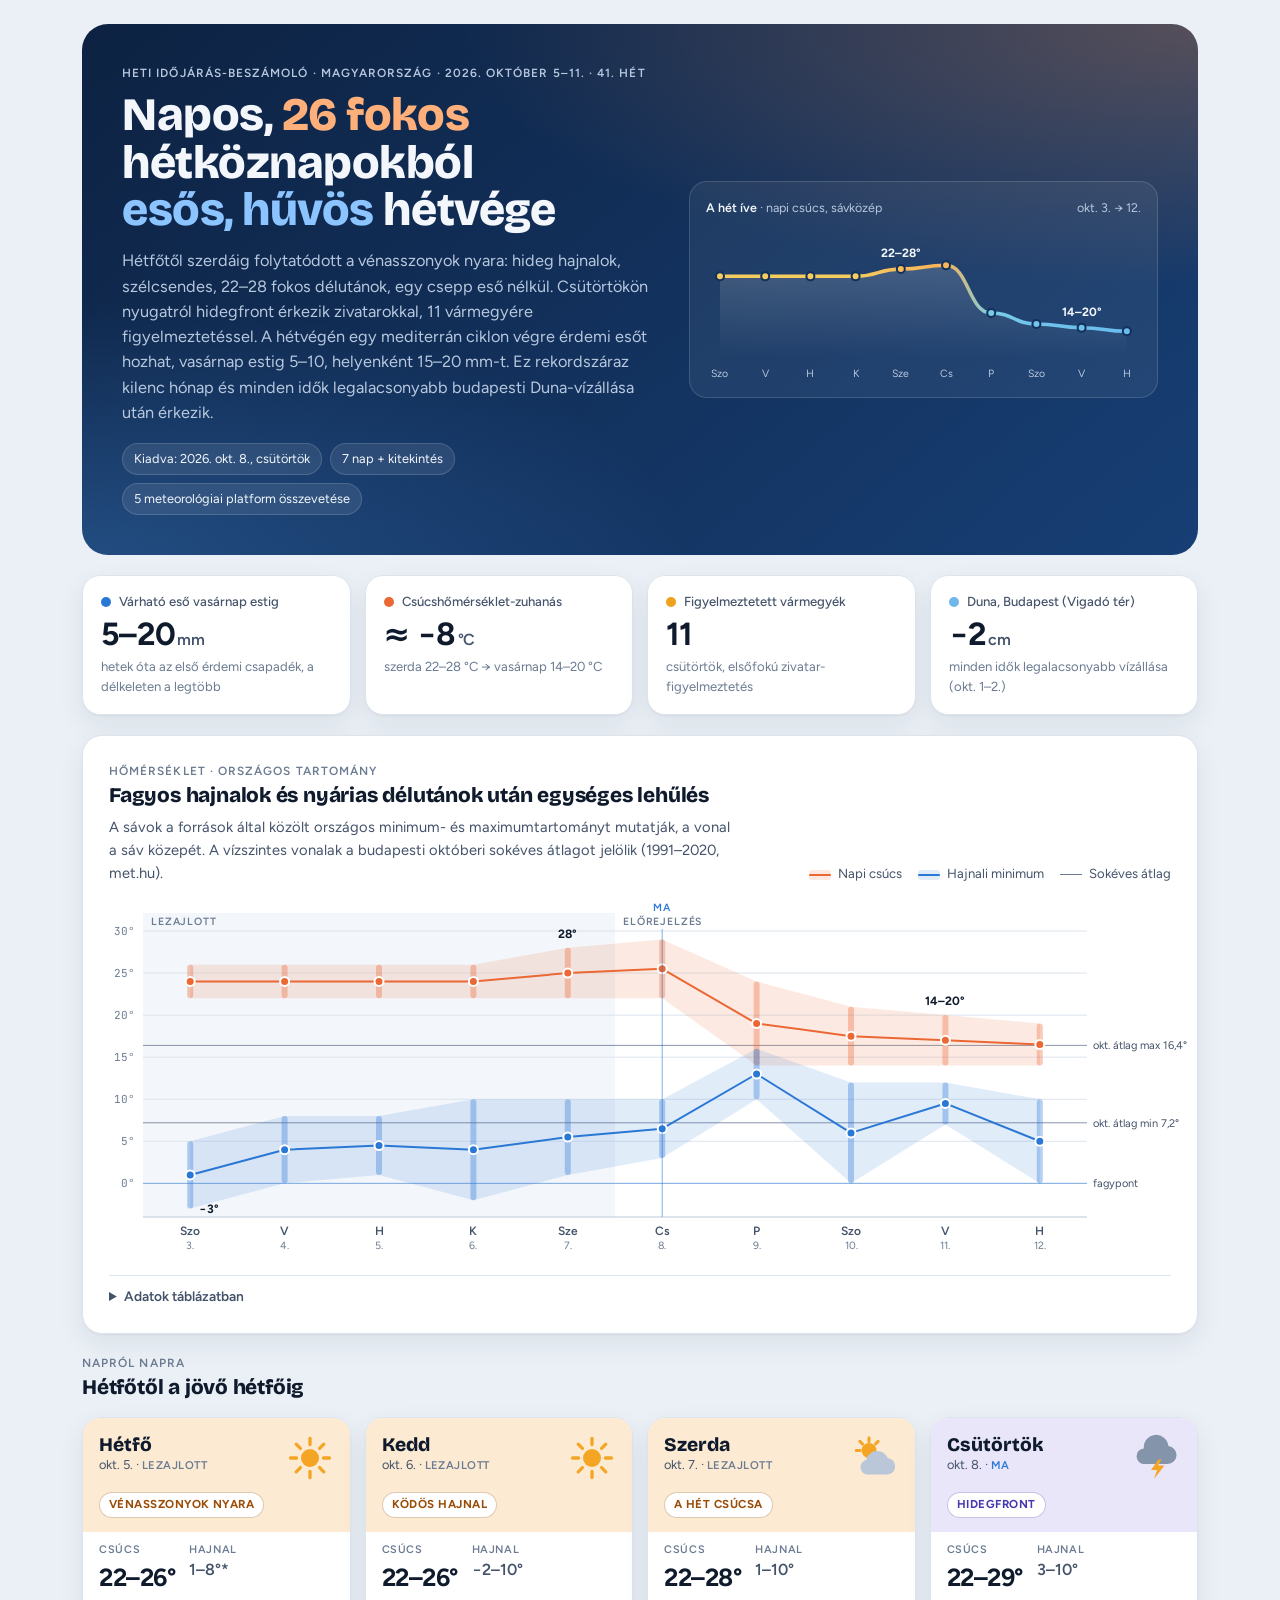
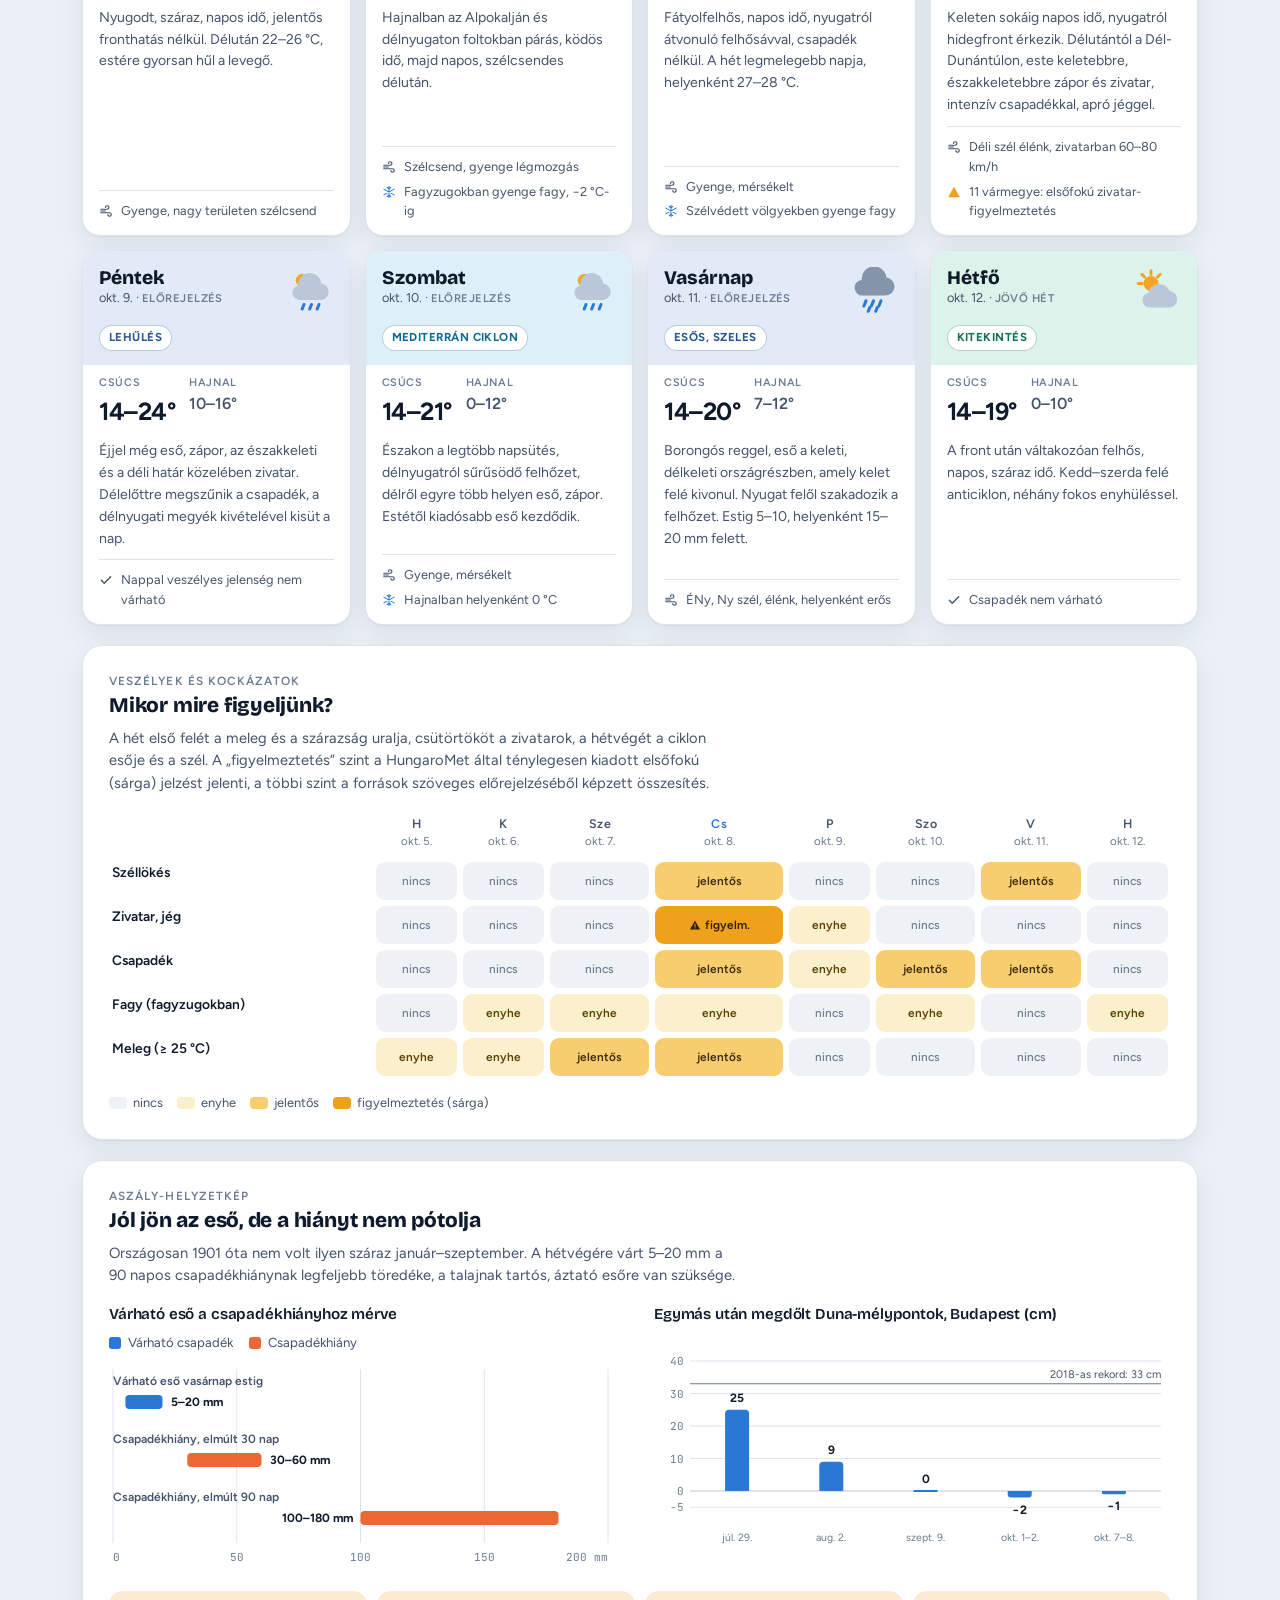
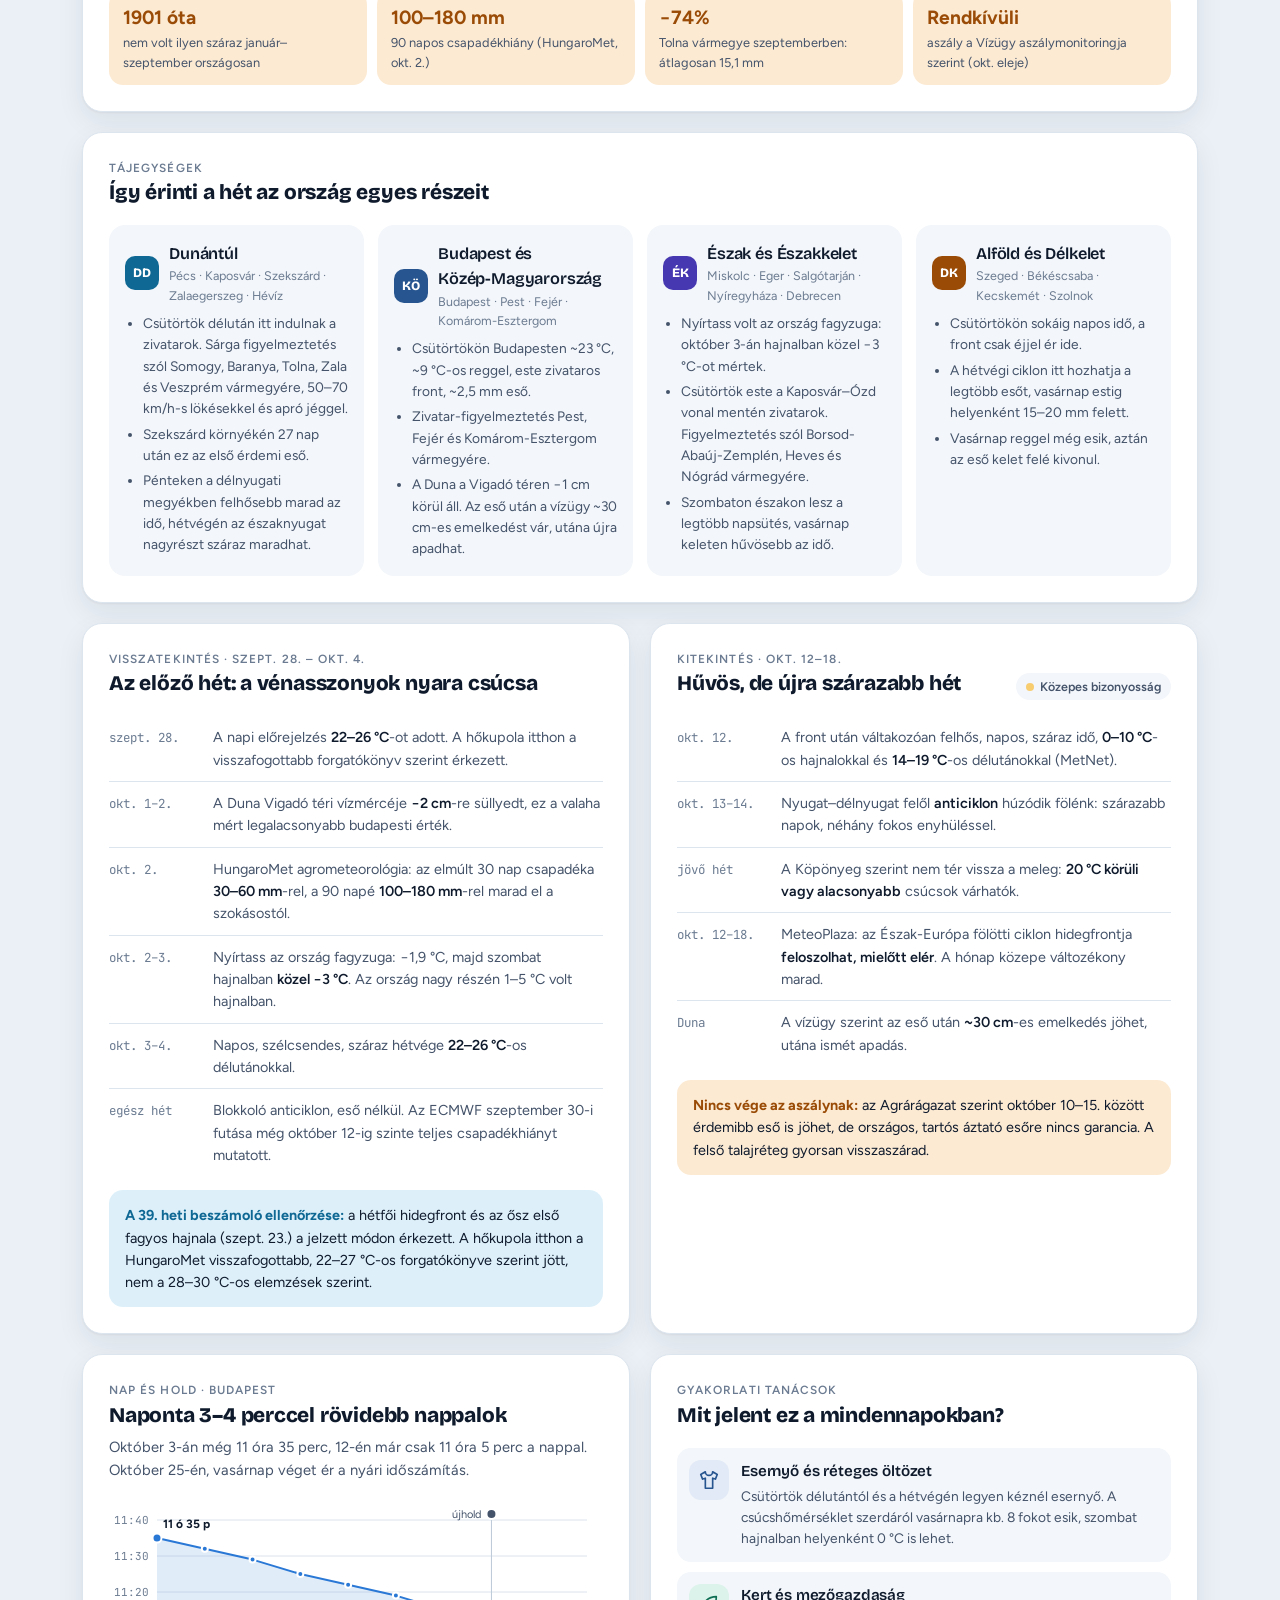
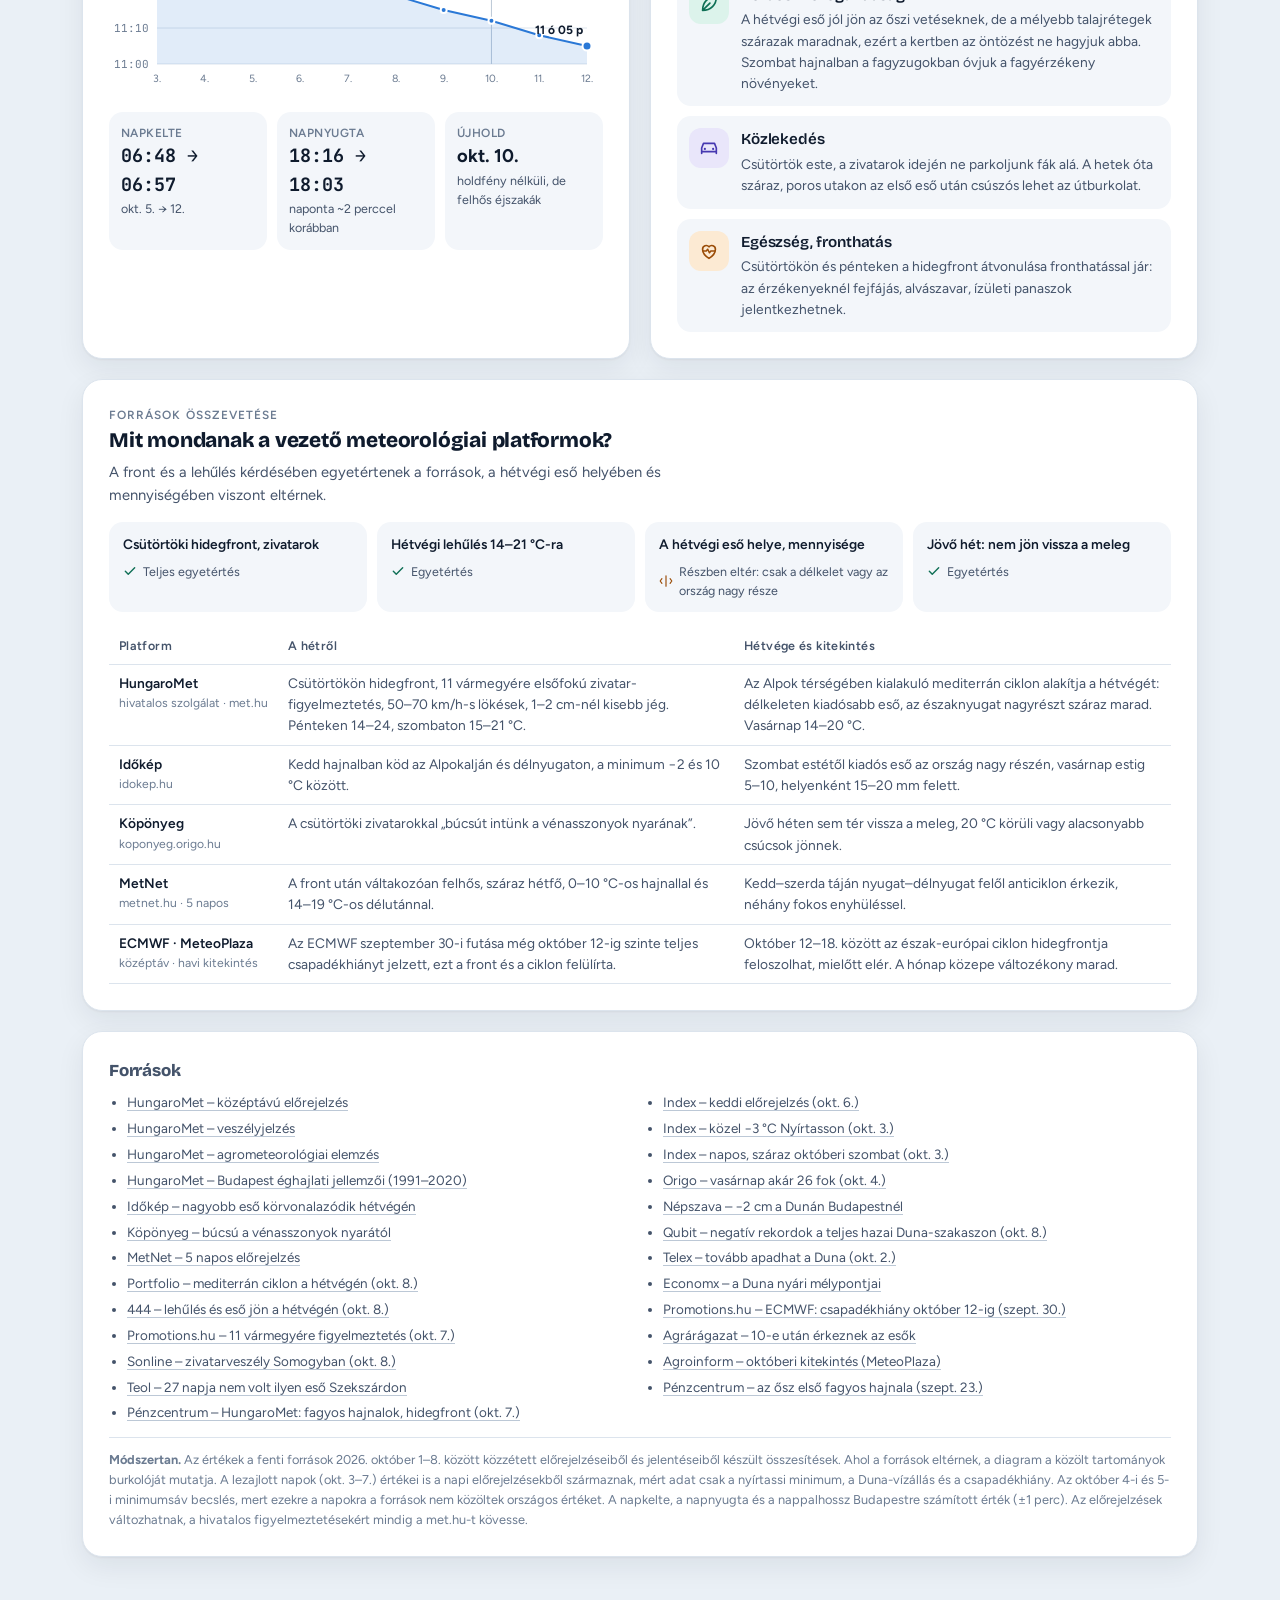
==== commit 634e685c: "Update weekly weather report to week 41 (Oct 5-11, 2026) Refresh the report with this week's forecas" ====
--- a/heti-idojaras-beszamolo.html
+++ b/heti-idojaras-beszamolo.html
@@ -3,7 +3,7 @@
 <head>
 <meta charset="UTF-8">
 <meta name="viewport" content="width=device-width, initial-scale=1.0, viewport-fit=cover">
-<title>A 39. hét időjárása</title>
+<title>A 41. hét időjárása</title>
 <link rel="preconnect" href="https://fonts.googleapis.com">
 <link rel="preconnect" href="https://fonts.gstatic.com" crossorigin>
 <link rel="stylesheet" href="https://fonts.googleapis.com/css2?family=Bricolage+Grotesque:opsz,wght@12..96,600;12..96,800&family=Figtree:wght@400;500;600;700&family=JetBrains+Mono:wght@400;500&display=swap">
@@ -376,6 +376,20 @@
   .srcs li{margin-bottom:5px;break-inside:avoid;}
   .method{margin-top:14px;padding-top:12px;border-top:1px solid var(--hair);color:var(--muted);font-size:.8rem;}
 
+  /* ---------- DROUGHT ---------- */
+  .grid-2.inner{gap:28px;}
+  .sub-head{display:flex;flex-wrap:wrap;justify-content:space-between;align-items:baseline;gap:6px 14px;margin-bottom:10px;}
+  .sub-head h3{font-size:.95rem;}
+  .key-sw{width:12px;height:12px;border-radius:3px;display:inline-block;}
+  .dstats{display:grid;grid-template-columns:repeat(4, minmax(0,1fr));gap:10px;margin-top:18px;}
+  @media (max-width: 900px){ .dstats{grid-template-columns:repeat(2, minmax(0,1fr));} }
+  @media (max-width: 460px){ .dstats{grid-template-columns:1fr;} }
+  .dstat{background:var(--t-warm);border-radius:14px;padding:12px 14px;}
+  .dstat .v{font-size:1.2rem;font-weight:700;color:var(--c-warm);}
+  .dstat .s{font-size:.8rem;color:var(--ink-2);}
+  .callout.cool{background:var(--t-cool);}
+  .callout.cool b{color:var(--c-cool);}
+
   @media (prefers-reduced-motion: no-preference){
     .day, .kpi, .card{animation:rise .5s ease both;}
     @keyframes rise{from{transform:translateY(6px);}to{transform:none;}}
@@ -404,6 +418,10 @@
       <path d="M8 20h15a6 6 0 0 0 .6-11.97A8 8 0 0 0 7.2 9.6 5.2 5.2 0 0 0 8 20z" style="fill:var(--cloud-dark)"/>
       <path d="M17 17l-5 7h4l-2 6 7-9h-4.2l2.2-4z" style="fill:var(--sunc)"/>
     </symbol>
+    <symbol id="i-rain" viewBox="0 0 32 32">
+      <path d="M8 19h15a6 6 0 0 0 .6-11.97A8 8 0 0 0 7.2 8.6 5.2 5.2 0 0 0 8 19z" style="fill:var(--cloud-dark)"/>
+      <path d="M10 22.5l-1.4 3.5M15 22.5l-1.4 3.5M20 22.5l-1.4 3.5M12.5 27l-1 2.5M17.5 27l-1 2.5" style="stroke:var(--cold)" stroke-width="2" stroke-linecap="round" fill="none"/>
+    </symbol>
     <symbol id="i-wind" viewBox="0 0 24 24">
       <path d="M3 9h11a3 3 0 1 0-3-3M3 15h15a3 3 0 1 1-3 3M3 12h8" style="stroke:currentColor" stroke-width="2" stroke-linecap="round" fill="none"/>
     </symbol>
@@ -446,42 +464,42 @@
   <!-- ===== HERO ===== -->
   <header class="hero">
     <div>
-      <div class="eyebrow">Heti időjárás-beszámoló · Magyarország · 2026. szeptember 21–27. · 39. hét</div>
-      <h1>Hidegfrontból <span class="cold">csípős hajnalok</span>, majd <span class="warm">vénasszonyok nyara</span></h1>
-      <p class="dek">Hétfőn viharos széllel söpört át a hidegfront, kedden 16–21 fokra esett vissza a nappali csúcs, a hét közepén pedig 2–4 fokos hajnalok és talaj menti fagy jöhet. A hétvégén visszatér a napsütés, jövő hét elején egy európai hőkupola peremén ismét 25 fok fölé emelkedhet a hőmérséklet.</p>
+      <div class="eyebrow">Heti időjárás-beszámoló · Magyarország · 2026. október 5–11. · 41. hét</div>
+      <h1>Napos, <span class="warm">26 fokos</span> hétköznapokból <span class="cold">esős, hűvös</span> hétvége</h1>
+      <p class="dek">Hétfőtől szerdáig folytatódott a vénasszonyok nyara: hideg hajnalok, szélcsendes, 22–28 fokos délutánok, egy csepp eső nélkül. Csütörtökön nyugatról hidegfront érkezik zivatarokkal, 11 vármegyére figyelmeztetéssel. A hétvégén egy mediterrán ciklon végre érdemi esőt hozhat, vasárnap estig 5–10, helyenként 15–20 mm-t. Ez rekordszáraz kilenc hónap és minden idők legalacsonyabb budapesti Duna-vízállása után érkezik.</p>
       <div class="meta">
-        <span>Kiadva: 2026. szept. 22., kedd</span>
+        <span>Kiadva: 2026. okt. 8., csütörtök</span>
         <span>7 nap + kitekintés</span>
         <span>5 meteorológiai platform összevetése</span>
       </div>
     </div>
-    <div class="arc" aria-label="A napi csúcshőmérséklet íve szeptember 19. és 28. között">
-      <div class="arc-head"><span><b>A hét íve</b> · napi csúcs, sávközép</span><span>szept. 19. → 28.</span></div>
-      <svg id="heroArc" role="img" aria-label="Csúcshőmérséklet: vasárnap 28,5 fok, kedden 18,5 fok, jövő hétfőn 24,5 fok (sávközepek)"></svg>
+    <div class="arc" aria-label="A napi csúcshőmérséklet íve október 3. és 12. között">
+      <div class="arc-head"><span><b>A hét íve</b> · napi csúcs, sávközép</span><span>okt. 3. → 12.</span></div>
+      <svg id="heroArc" role="img" aria-label="Csúcshőmérséklet: szerdán 25 fok, vasárnap 17 fok (sávközepek)"></svg>
     </div>
   </header>
 
   <!-- ===== KPI ===== -->
   <section class="kpis" aria-label="A hét számokban">
     <div class="kpi">
-      <div class="label"><span class="dot" style="background:var(--cold)"></span>Csúcshőmérséklet-zuhanás</div>
-      <div class="value">≈ −10<small>°C</small></div>
-      <div class="sub">vasárnap ~30 °C → kedd 16–21 °C</div>
+      <div class="label"><span class="dot" style="background:var(--cold)"></span>Várható eső vasárnap estig</div>
+      <div class="value">5–20<small>mm</small></div>
+      <div class="sub">hetek óta az első érdemi csapadék, a délkeleten a legtöbb</div>
     </div>
     <div class="kpi">
-      <div class="label"><span class="dot" style="background:#6FB7E9"></span>Leghidegebb hajnalok</div>
-      <div class="value">2–4<small>°C</small></div>
-      <div class="sub">kedd–szombat, fagyzugokban talaj menti fagy</div>
+      <div class="label"><span class="dot" style="background:var(--warm)"></span>Csúcshőmérséklet-zuhanás</div>
+      <div class="value">≈ −8<small>°C</small></div>
+      <div class="sub">szerda 22–28 °C → vasárnap 14–20 °C</div>
     </div>
     <div class="kpi">
-      <div class="label"><span class="dot" style="background:var(--lv3)"></span>Legerősebb széllökések</div>
-      <div class="value">60–80<small>km/h</small></div>
-      <div class="sub">hétfő, a front zivatarcelláiban</div>
+      <div class="label"><span class="dot" style="background:var(--lv3)"></span>Figyelmeztetett vármegyék</div>
+      <div class="value">11</div>
+      <div class="sub">csütörtök, elsőfokú zivatar-figyelmeztetés</div>
     </div>
     <div class="kpi">
-      <div class="label"><span class="dot" style="background:var(--warm)"></span>Figyelmeztetett vármegyék</div>
-      <div class="value">10</div>
-      <div class="sub">kedd, elsőfokú zivatar-figyelmeztetés</div>
+      <div class="label"><span class="dot" style="background:#6FB7E9"></span>Duna, Budapest (Vigadó tér)</div>
+      <div class="value">−2<small>cm</small></div>
+      <div class="sub">minden idők legalacsonyabb vízállása (okt. 1–2.)</div>
     </div>
   </section>
 
@@ -490,8 +508,8 @@
     <div class="card-head">
       <div>
         <div class="eyebrow">Hőmérséklet · országos tartomány</div>
-        <h2>Tíz nap alatt nyárból őszbe, majd vissza</h2>
-        <p>A sávok a források által közölt országos minimum- és maximumtartományt mutatják, a vonal a sáv közepét. A vízszintes vonalak a sokéves budapesti átlagot jelölik szeptember utolsó dekádjára.</p>
+        <h2>Fagyos hajnalok és nyárias délutánok után egységes lehűlés</h2>
+        <p>A sávok a források által közölt országos minimum- és maximumtartományt mutatják, a vonal a sáv közepét. A vízszintes vonalak a budapesti októberi sokéves átlagot jelölik (1991–2020, met.hu).</p>
       </div>
       <div class="legend" aria-hidden="true">
         <span><i class="key-band key-max"></i>Napi csúcs</span>
@@ -523,7 +541,7 @@
       <div>
         <div class="eyebrow">Veszélyek és kockázatok</div>
         <h2>Mikor mire figyeljünk?</h2>
-        <p>A hét elejét a szél és a zivatarok uralják, a közepét a fagyveszély, a végét a meleg. A „figyelmeztetés” szint a HungaroMet által ténylegesen kiadott elsőfokú (sárga) jelzést jelenti; a többi szint a források szöveges előrejelzéséből képzett összesítés.</p>
+        <p>A hét első felét a meleg és a szárazság uralja, csütörtököt a zivatarok, a hétvégét a ciklon esője és a szél. A „figyelmeztetés” szint a HungaroMet által ténylegesen kiadott elsőfokú (sárga) jelzést jelenti, a többi szint a források szöveges előrejelzéséből képzett összesítés.</p>
       </div>
     </div>
     <div class="tbl-wrap"><table class="matrix" id="matrix"></table></div>
@@ -535,6 +553,41 @@
     </div>
   </section>
 
+  <!-- ===== DROUGHT ===== -->
+  <section class="card">
+    <div class="card-head">
+      <div>
+        <div class="eyebrow">Aszály-helyzetkép</div>
+        <h2>Jól jön az eső, de a hiányt nem pótolja</h2>
+        <p>Országosan 1901 óta nem volt ilyen száraz január–szeptember. A hétvégére várt 5–20 mm a 90 napos csapadékhiánynak legfeljebb töredéke, a talajnak tartós, áztató esőre van szüksége.</p>
+      </div>
+    </div>
+    <div class="grid-2 inner">
+      <div>
+        <div class="sub-head">
+          <h3>Várható eső a csapadékhiányhoz mérve</h3>
+          <div class="legend" aria-hidden="true">
+            <span><i class="key-sw" style="background:var(--cold)"></i>Várható csapadék</span>
+            <span><i class="key-sw" style="background:var(--warm)"></i>Csapadékhiány</span>
+          </div>
+        </div>
+        <div class="chart" id="rainChart"></div>
+      </div>
+      <div>
+        <div class="sub-head">
+          <h3>Egymás után megdőlt Duna-mélypontok, Budapest (cm)</h3>
+        </div>
+        <div class="chart" id="dunaChart"></div>
+      </div>
+    </div>
+    <div class="dstats">
+      <div class="dstat"><div class="v">1901 óta</div><div class="s">nem volt ilyen száraz január–szeptember országosan</div></div>
+      <div class="dstat"><div class="v">100–180 mm</div><div class="s">90 napos csapadékhiány (HungaroMet, okt. 2.)</div></div>
+      <div class="dstat"><div class="v">−74%</div><div class="s">Tolna vármegye szeptemberben: átlagosan 15,1 mm</div></div>
+      <div class="dstat"><div class="v">Rendkívüli</div><div class="s">aszály a Vízügy aszálymonitoringja szerint (okt. eleje)</div></div>
+    </div>
+  </section>
+
   <!-- ===== REGIONS ===== -->
   <section class="card">
     <div class="card-head">
@@ -545,36 +598,35 @@
     </div>
     <div class="regions">
       <article class="region">
-        <div class="rtop"><span class="badge" style="background:#4638B0">ÉK</span><div><h3>Észak- és Kelet-Magyarország</h3><div class="cities">Miskolc · Debrecen · Nyíregyháza · Eger</div></div></div>
+        <div class="rtop"><span class="badge" style="background:#0F6894">DD</span><div><h3>Dunántúl</h3><div class="cities">Pécs · Kaposvár · Szekszárd · Zalaegerszeg · Hévíz</div></div></div>
         <ul>
-          <li>Hétfőn itt volt a legaktívabb a front: zivatar, 1 cm-nél kisebb jég, 60–75 km/h-s lökések; sárga figyelmeztetés Borsod-Abaúj-Zemplén, Hajdú-Bihar és Szabolcs-Szatmár-Bereg vármegyére.</li>
-          <li>Kedden újabb zivatarok jégdarával; szerdán is lehet kevés helyen zápor.</li>
-          <li>Kedd hajnalban itt a leghidegebb: 4–10 °C.</li>
+          <li>Csütörtök délután itt indulnak a zivatarok. Sárga figyelmeztetés szól Somogy, Baranya, Tolna, Zala és Veszprém vármegyére, 50–70 km/h-s lökésekkel és apró jéggel.</li>
+          <li>Szekszárd környékén 27 nap után ez az első érdemi eső.</li>
+          <li>Pénteken a délnyugati megyékben felhősebb marad az idő, hétvégén az északnyugat nagyrészt száraz maradhat.</li>
         </ul>
       </article>
       <article class="region">
-        <div class="rtop"><span class="badge" style="background:#0F6894">NY</span><div><h3>Dunántúl és Balaton</h3><div class="cities">Győr · Veszprém · Zalaegerszeg · Hévíz · Pécs</div></div></div>
+        <div class="rtop"><span class="badge" style="background:#27558F">KÖ</span><div><h3>Budapest és Közép-Magyarország</h3><div class="cities">Budapest · Pest · Fejér · Komárom-Esztergom</div></div></div>
         <ul>
-          <li>Hétfőn szélfigyelmeztetés Veszprém vármegyében.</li>
-          <li>Kedden erős, helyenként viharos északnyugati lökések, gyenge eső is előfordulhat.</li>
-          <li>Csütörtök délután nyugat felől felhősödés, elszórt zápor, zivatar.</li>
-          <li>A Balatonon hét elején kiemelten figyeljük a viharjelzést.</li>
+          <li>Csütörtökön Budapesten ~23 °C, ~9 °C-os reggel, este zivataros front, ~2,5 mm eső.</li>
+          <li>Zivatar-figyelmeztetés Pest, Fejér és Komárom-Esztergom vármegyére.</li>
+          <li>A Duna a Vigadó téren −1 cm körül áll. Az eső után a vízügy ~30 cm-es emelkedést vár, utána újra apadhat.</li>
         </ul>
       </article>
       <article class="region">
-        <div class="rtop"><span class="badge" style="background:#27558F">KÖ</span><div><h3>Budapest és Közép-Magyarország</h3><div class="cities">Budapest · Pest · Komárom-Esztergom · Nógrád</div></div></div>
+        <div class="rtop"><span class="badge" style="background:#4638B0">ÉK</span><div><h3>Észak és Északkelet</h3><div class="cities">Miskolc · Eger · Salgótarján · Nyíregyháza · Debrecen</div></div></div>
         <ul>
-          <li>Hétfőn Budapesten ~24 °C-os csúcs, ~15 °C-os reggel, erős szél.</li>
-          <li>Kedden zivatar-figyelmeztetés Pest, Komárom-Esztergom és Nógrád vármegyére.</li>
-          <li>Szerdától hűvös reggelek, a hétvégén 20–25 °C körüli, napos délutánok.</li>
+          <li>Nyírtass volt az ország fagyzuga: október 3-án hajnalban közel −3 °C-ot mértek.</li>
+          <li>Csütörtök este a Kaposvár–Ózd vonal mentén zivatarok. Figyelmeztetés szól Borsod-Abaúj-Zemplén, Heves és Nógrád vármegyére.</li>
+          <li>Szombaton északon lesz a legtöbb napsütés, vasárnap keleten hűvösebb az idő.</li>
         </ul>
       </article>
       <article class="region">
-        <div class="rtop"><span class="badge" style="background:#9A4C07">DA</span><div><h3>Alföld és Dél</h3><div class="cities">Szeged · Kecskemét · Szolnok · Békéscsaba</div></div></div>
+        <div class="rtop"><span class="badge" style="background:#9A4C07">DK</span><div><h3>Alföld és Délkelet</h3><div class="cities">Szeged · Békéscsaba · Kecskemét · Szolnok</div></div></div>
         <ul>
-          <li>Kedden zivatar-figyelmeztetés Békés, Csongrád-Csanád és Jász-Nagykun-Szolnok vármegyére.</li>
-          <li>A derült, szélcsendes síkvidéki fagyzugokban szerdától szombatig talaj menti fagy.</li>
-          <li>A hétvégén száraz, napos idő, jelentős napi hőingással.</li>
+          <li>Csütörtökön sokáig napos idő, a front csak éjjel ér ide.</li>
+          <li>A hétvégi ciklon itt hozhatja a legtöbb esőt, vasárnap estig helyenként 15–20 mm felett.</li>
+          <li>Vasárnap reggel még esik, aztán az eső kelet felé kivonul.</li>
         </ul>
       </article>
     </div>
@@ -585,35 +637,37 @@
     <section class="card">
       <div class="card-head">
         <div>
-          <div class="eyebrow">Visszatekintés · szept. 14–20.</div>
-          <h2>Az előző hét: még nyár volt</h2>
+          <div class="eyebrow">Visszatekintés · szept. 28. – okt. 4.</div>
+          <h2>Az előző hét: a vénasszonyok nyara csúcsa</h2>
         </div>
       </div>
       <ol class="tl">
-        <li><span class="when">szept. 9.</span><span class="what"><b>Három melegrekord dőlt meg</b> az Időkép adatai szerint – a hónap eleji kánikula háttere.</span></li>
-        <li><span class="when">hónap közepe</span><span class="what">Több alkalommal <b>28–30 °C közeli</b> csúcsértékek.</span></li>
-        <li><span class="when">szept. 16.</span><span class="what"><b>Hullámzó front</b> osztotta ketté a Kárpát-medencét, csapadékkal az egyik oldalán.</span></li>
-        <li><span class="when">szept. 19.</span><span class="what">Napos szombat elszórt záporral, zivatarral; délután <b>28–29 °C</b>.</span></li>
-        <li><span class="when">szept. 20.</span><span class="what">Anticiklonális, napos, száraz vasárnap, sokfelé <b>30 °C közelében</b>; reggelek 8–15 °C.</span></li>
-        <li><span class="when">szept. 20–21.</span><span class="what">Vasárnap este, éjjel megérkezett a <b>hidegfront</b>, hétfő délre elhagyta az országot.</span></li>
+        <li><span class="when">szept. 28.</span><span class="what">A napi előrejelzés <b>22–26 °C</b>-ot adott. A hőkupola itthon a visszafogottabb forgatókönyv szerint érkezett.</span></li>
+        <li><span class="when">okt. 1–2.</span><span class="what">A Duna Vigadó téri vízmércéje <b>−2 cm</b>-re süllyedt, ez a valaha mért legalacsonyabb budapesti érték.</span></li>
+        <li><span class="when">okt. 2.</span><span class="what">HungaroMet agrometeorológia: az elmúlt 30 nap csapadéka <b>30–60 mm</b>-rel, a 90 napé <b>100–180 mm</b>-rel marad el a szokásostól.</span></li>
+        <li><span class="when">okt. 2–3.</span><span class="what">Nyírtass az ország fagyzuga: −1,9 °C, majd szombat hajnalban <b>közel −3 °C</b>. Az ország nagy részén 1–5 °C volt hajnalban.</span></li>
+        <li><span class="when">okt. 3–4.</span><span class="what">Napos, szélcsendes, száraz hétvége <b>22–26 °C</b>-os délutánokkal.</span></li>
+        <li><span class="when">egész hét</span><span class="what">Blokkoló anticiklon, eső nélkül. Az ECMWF szeptember 30-i futása még október 12-ig szinte teljes csapadékhiányt mutatott.</span></li>
       </ol>
+      <div class="callout cool"><b>A 39. heti beszámoló ellenőrzése:</b> a hétfői hidegfront és az ősz első fagyos hajnala (szept. 23.) a jelzett módon érkezett. A hőkupola itthon a HungaroMet visszafogottabb, 22–27 °C-os forgatókönyve szerint jött, nem a 28–30 °C-os elemzések szerint.</div>
     </section>
 
     <section class="card">
       <div class="card-head">
         <div>
-          <div class="eyebrow">Kitekintés · szept. 28. – okt. 4.</div>
-          <h2>Hőkupola Európa fölött</h2>
+          <div class="eyebrow">Kitekintés · okt. 12–18.</div>
+          <h2>Hűvös, de újra szárazabb hét</h2>
         </div>
         <span class="conf"><i style="background:var(--lv2)"></i>Közepes bizonyosság</span>
       </div>
       <ol class="tl">
-        <li><span class="when">háttér</span><span class="what">Nagy kiterjedésű anticiklon délről szállít meleg levegőt; Európa nagy részén a hőmérséklet <b>10–14 fokkal</b> haladhatja meg a sokéves átlagot.</span></li>
-        <li><span class="when">Európa</span><span class="what">Közép-Európában a hétvégétől <b>27–30 °C</b>, az Ibériai-félszigeten <b>40 °C közeli</b> csúcsok.</span></li>
-        <li><span class="when">szept. 28.</span><span class="what">A HungaroMet <b>22–27 °C</b>-ot, a legmelegebb helyeken <b>28 °C</b>-ot jelez.</span></li>
-        <li><span class="when">okt. eleje</span><span class="what">Az Időkép szerint a meleg szeptember végéig tart, október első napjaitól <b>lassú csökkenés</b> jön, 25 °C körüli maximumokkal. A meleg a hónap elején Skandinávia felé tolódhat.</span></li>
+        <li><span class="when">okt. 12.</span><span class="what">A front után váltakozóan felhős, napos, száraz idő, <b>0–10 °C</b>-os hajnalokkal és <b>14–19 °C</b>-os délutánokkal (MetNet).</span></li>
+        <li><span class="when">okt. 13–14.</span><span class="what">Nyugat–délnyugat felől <b>anticiklon</b> húzódik fölénk: szárazabb napok, néhány fokos enyhüléssel.</span></li>
+        <li><span class="when">jövő hét</span><span class="what">A Köpönyeg szerint nem tér vissza a meleg: <b>20 °C körüli vagy alacsonyabb</b> csúcsok várhatók.</span></li>
+        <li><span class="when">okt. 12–18.</span><span class="what">MeteoPlaza: az Észak-Európa fölötti ciklon hidegfrontja <b>feloszolhat, mielőtt elér</b>. A hónap közepe változékony marad.</span></li>
+        <li><span class="when">Duna</span><span class="what">A vízügy szerint az eső után <b>~30 cm</b>-es emelkedés jöhet, utána ismét apadás.</span></li>
       </ol>
-      <div class="callout"><b>Eltérés a források között:</b> a HungaroMet hazai csúcsai (22–28 °C) visszafogottabbak, mint a hőkupoláról szóló, ECMWF-alapú elemzések 28–30 °C-os értékei. A pontos érték a jövő heti frissítésekben dől el.</div>
+      <div class="callout"><b>Nincs vége az aszálynak:</b> az Agrárágazat szerint október 10–15. között érdemibb eső is jöhet, de országos, tartós áztató esőre nincs garancia. A felső talajréteg gyorsan visszaszárad.</div>
     </section>
   </div>
 
@@ -623,15 +677,15 @@
       <div class="card-head">
         <div>
           <div class="eyebrow">Nap és Hold · Budapest</div>
-          <h2>Napéjegyenlőség a hét közepén</h2>
-          <p>A csillagászati ősz szeptember 23-án hajnalban kezdődik. A nappal és az éjszaka a légköri fénytörés miatt Budapesten valójában szeptember 26. körül lesz egyforma hosszú.</p>
+          <h2>Naponta 3–4 perccel rövidebb nappalok</h2>
+          <p>Október 3-án még 11 óra 35 perc, 12-én már csak 11 óra 5 perc a nappal. Október 25-én, vasárnap véget ér a nyári időszámítás.</p>
         </div>
       </div>
       <div class="chart" id="dayChart"></div>
       <div class="sunfacts">
-        <div class="sunfact"><div class="k">Napkelte</div><div class="v num">06:30 → 06:38</div><div class="s">szept. 22. → 28.</div></div>
-        <div class="sunfact"><div class="k">Napnyugta</div><div class="v num">18:43 → 18:30</div><div class="s">naponta ~2 perccel korábban</div></div>
-        <div class="sunfact"><div class="k">Telihold</div><div class="v">szept. 26.</div><div class="s">szüreti telihold, derült égen</div></div>
+        <div class="sunfact"><div class="k">Napkelte</div><div class="v num">06:48 → 06:57</div><div class="s">okt. 5. → 12.</div></div>
+        <div class="sunfact"><div class="k">Napnyugta</div><div class="v num">18:16 → 18:03</div><div class="s">naponta ~2 perccel korábban</div></div>
+        <div class="sunfact"><div class="k">Újhold</div><div class="v">okt. 10.</div><div class="s">holdfény nélküli, de felhős éjszakák</div></div>
       </div>
     </section>
 
@@ -645,19 +699,19 @@
       <div class="advice">
         <div class="adv">
           <div class="ai" style="background:var(--t-shower);color:var(--c-shower)"><svg><use href="#i-shirt"/></svg></div>
-          <div><h3>Réteges öltözet egész héten</h3><p>A hajnal és a délután között 15–20 fok is lehet a különbség, pénteken például 2–9 °C-ról 18–23 °C-ra melegszik a levegő.</p></div>
+          <div><h3>Esernyő és réteges öltözet</h3><p>Csütörtök délutántól és a hétvégén legyen kéznél esernyő. A csúcshőmérséklet szerdáról vasárnapra kb. 8 fokot esik, szombat hajnalban helyenként 0 °C is lehet.</p></div>
         </div>
         <div class="adv">
           <div class="ai" style="background:var(--t-crisp);color:var(--c-crisp)"><svg><use href="#i-leaf"/></svg></div>
-          <div><h3>Kert és mezőgazdaság</h3><p>Szerdától szombatig takarjuk le vagy vigyük be a fagyérzékeny növényeket. A száraz, napos hétvége kedvez a szüretnek és a betakarításnak.</p></div>
+          <div><h3>Kert és mezőgazdaság</h3><p>A hétvégi eső jól jön az őszi vetéseknek, de a mélyebb talajrétegek szárazak maradnak, ezért a kertben az öntözést ne hagyjuk abba. Szombat hajnalban a fagyzugokban óvjuk a fagyérzékeny növényeket.</p></div>
         </div>
         <div class="adv">
           <div class="ai" style="background:var(--t-front);color:var(--c-front)"><svg><use href="#i-car"/></svg></div>
-          <div><h3>Közlekedés és szabadtér</h3><p>Hétfőn és kedden a zivatarok környékén ne parkoljunk fák alá, a hirtelen lökések ágakat törhetnek. Balatoni vízre szállás előtt nézzük meg a viharjelzést.</p></div>
+          <div><h3>Közlekedés</h3><p>Csütörtök este, a zivatarok idején ne parkoljunk fák alá. A hetek óta száraz, poros utakon az első eső után csúszós lehet az útburkolat.</p></div>
         </div>
         <div class="adv">
           <div class="ai" style="background:var(--t-warm);color:var(--c-warm)"><svg><use href="#i-heart"/></svg></div>
-          <div><h3>Egészség, fronthatás</h3><p>A front utáni hűvös, szeles idő a Köpönyeg szerint fejfájást, migrént okozhat az érzékenyeknél. A jövő heti gyors felmelegedés újabb terhelést jelenthet.</p></div>
+          <div><h3>Egészség, fronthatás</h3><p>Csütörtökön és pénteken a hidegfront átvonulása fronthatással jár: az érzékenyeknél fejfájás, alvászavar, ízületi panaszok jelentkezhetnek.</p></div>
         </div>
       </div>
     </section>
@@ -669,24 +723,24 @@
       <div>
         <div class="eyebrow">Források összevetése</div>
         <h2>Mit mondanak a vezető meteorológiai platformok?</h2>
-        <p>A fő üzenetekben egyetértenek a források, a jövő heti meleg mértékében viszont eltérnek.</p>
+        <p>A front és a lehűlés kérdésében egyetértenek a források, a hétvégi eső helyében és mennyiségében viszont eltérnek.</p>
       </div>
     </div>
     <div class="agree">
-      <div class="ag"><div class="t">Hidegfront és lehűlés (H–K)</div><div class="v" style="color:var(--c-crisp)"><svg><use href="#i-check"/></svg><span style="color:var(--ink-2)">Teljes egyetértés</span></div></div>
-      <div class="ag"><div class="t">Hideg hajnalok, talaj menti fagy</div><div class="v" style="color:var(--c-crisp)"><svg><use href="#i-check"/></svg><span style="color:var(--ink-2)">Egyetértés</span></div></div>
-      <div class="ag"><div class="t">Hétvégi felmelegedés</div><div class="v" style="color:var(--c-crisp)"><svg><use href="#i-check"/></svg><span style="color:var(--ink-2)">Egyetértés</span></div></div>
-      <div class="ag"><div class="t">A jövő heti meleg mértéke</div><div class="v" style="color:var(--c-warm)"><svg><use href="#i-split"/></svg><span style="color:var(--ink-2)">Részben eltér: 22–28 vagy 28–30 °C</span></div></div>
+      <div class="ag"><div class="t">Csütörtöki hidegfront, zivatarok</div><div class="v" style="color:var(--c-crisp)"><svg><use href="#i-check"/></svg><span style="color:var(--ink-2)">Teljes egyetértés</span></div></div>
+      <div class="ag"><div class="t">Hétvégi lehűlés 14–21 °C-ra</div><div class="v" style="color:var(--c-crisp)"><svg><use href="#i-check"/></svg><span style="color:var(--ink-2)">Egyetértés</span></div></div>
+      <div class="ag"><div class="t">A hétvégi eső helye, mennyisége</div><div class="v" style="color:var(--c-warm)"><svg><use href="#i-split"/></svg><span style="color:var(--ink-2)">Részben eltér: csak a délkelet vagy az ország nagy része</span></div></div>
+      <div class="ag"><div class="t">Jövő hét: nem jön vissza a meleg</div><div class="v" style="color:var(--c-crisp)"><svg><use href="#i-check"/></svg><span style="color:var(--ink-2)">Egyetértés</span></div></div>
     </div>
     <div class="tbl-wrap">
       <table class="src-table">
         <thead><tr><th>Platform</th><th>A hétről</th><th>Hétvége és kitekintés</th></tr></thead>
         <tbody>
-          <tr><td>HungaroMet<span class="kind">hivatalos szolgálat · met.hu</span></td><td>Gyorsan átvonuló hidegfront hétfőn, 60–75 km/h-s lökések, jég; keddtől szombatig 2–4 °C-os leghidegebb hajnalok, talaj menti fagy; elsőfokú figyelmeztetések.</td><td>P 18–23 °C, Szo 19–24 °C, V 20–25 °C napos, száraz; szept. 28-án 22–27 °C, helyenként 28 °C.</td></tr>
-          <tr><td>Időkép<span class="kind">idokep.hu</span></td><td>Front utáni lehűlés; szeptember 9-én három melegrekord dőlt meg.</td><td>A meleg szeptember végéig tart, október elejétől lassú csökkenés 25 °C körüli csúcsokkal.</td></tr>
-          <tr><td>Köpönyeg<span class="kind">koponyeg.origo.hu</span></td><td>Drasztikus lehűlés, az ősz első talaj menti fagyai; front utáni biometeorológiai terhelés.</td><td>Hűvös, szeles kezdés után enyhülő második félhét.</td></tr>
-          <tr><td>Pártai &amp; Aigner<span class="kind">eumet.hu · 14 napos</span></td><td>A csillagászati ősz szeptember 23-án kezdődik.</td><td>Vénasszonyok nyara: hideg, párás reggelek, derült, kellemes délutánok, jellemzően szeptember második felében.</td></tr>
-          <tr><td>ECMWF-alapú elemzések<span class="kind">Portfolio · Origo · VG</span></td><td>Az európai középtávú modell szerint nagy kiterjedésű anticiklon épül ki.</td><td>Hőkupola: +10–14 °C-os anomália Európában, Közép-Európában 27–30 °C; itthon akár 28–30 °C, október elejéig.</td></tr>
+          <tr><td>HungaroMet<span class="kind">hivatalos szolgálat · met.hu</span></td><td>Csütörtökön hidegfront, 11 vármegyére elsőfokú zivatar-figyelmeztetés, 50–70 km/h-s lökések, 1–2 cm-nél kisebb jég. Pénteken 14–24, szombaton 15–21 °C.</td><td>Az Alpok térségében kialakuló mediterrán ciklon alakítja a hétvégét: délkeleten kiadósabb eső, az északnyugat nagyrészt száraz marad. Vasárnap 14–20 °C.</td></tr>
+          <tr><td>Időkép<span class="kind">idokep.hu</span></td><td>Kedd hajnalban köd az Alpokalján és délnyugaton, a minimum −2 és 10 °C között.</td><td>Szombat estétől kiadós eső az ország nagy részén, vasárnap estig 5–10, helyenként 15–20 mm felett.</td></tr>
+          <tr><td>Köpönyeg<span class="kind">koponyeg.origo.hu</span></td><td>A csütörtöki zivatarokkal „búcsút intünk a vénasszonyok nyarának”.</td><td>Jövő héten sem tér vissza a meleg, 20 °C körüli vagy alacsonyabb csúcsok jönnek.</td></tr>
+          <tr><td>MetNet<span class="kind">metnet.hu · 5 napos</span></td><td>A front után váltakozóan felhős, száraz hétfő, 0–10 °C-os hajnallal és 14–19 °C-os délutánnal.</td><td>Kedd–szerda táján nyugat–délnyugat felől anticiklon érkezik, néhány fokos enyhüléssel.</td></tr>
+          <tr><td>ECMWF · MeteoPlaza<span class="kind">középtáv · havi kitekintés</span></td><td>Az ECMWF szeptember 30-i futása még október 12-ig szinte teljes csapadékhiányt jelzett, ezt a front és a ciklon felülírta.</td><td>Október 12–18. között az észak-európai ciklon hidegfrontja feloszolhat, mielőtt elér. A hónap közepe változékony marad.</td></tr>
         </tbody>
       </table>
     </div>
@@ -698,24 +752,31 @@
     <ul class="srcs">
       <li><a href="https://www.met.hu/idojaras/elorejelzes/kozeptavu_elorejelzes/index.php" target="_blank" rel="noopener">HungaroMet – középtávú előrejelzés</a></li>
       <li><a href="https://www.met.hu/idojaras/veszelyjelzes/index.php" target="_blank" rel="noopener">HungaroMet – veszélyjelzés</a></li>
-      <li><a href="https://www.met.hu/idojaras/elorejelzes/modellek/ECMWF/main.php" target="_blank" rel="noopener">HungaroMet – ECMWF modelltermékek</a></li>
-      <li><a href="https://www.idokep.hu/" target="_blank" rel="noopener">Időkép</a></li>
-      <li><a href="https://koponyeg.origo.hu/elorejelzes" target="_blank" rel="noopener">Köpönyeg – előrejelzések</a></li>
-      <li><a href="https://www.eumet.hu/14-napos-elorejelzes/" target="_blank" rel="noopener">Pártai &amp; Aigner – 14 napos előrejelzés</a></li>
-      <li><a href="https://www.eumet.hu/hirek/vnyiny/" target="_blank" rel="noopener">Pártai &amp; Aigner – Vénasszonyok nyara vagy indián nyár?</a></li>
-      <li><a href="https://index.hu/belfold/2026/09/21/idojaras-hidegfront-felmelegedes-homerseklet-fagypont-radar/" target="_blank" rel="noopener">Index – fagyközeli hajnalok után újra nyár (szept. 21.)</a></li>
-      <li><a href="https://telex.hu/belfold/2026/09/21/idojaras-osz-szeptember-hidegfront-eros-szel" target="_blank" rel="noopener">Telex – megjött az igazi ősz (szept. 21.)</a></li>
-      <li><a href="https://444.hu/2026/09/21/viharos-szelekkel-rugja-rank-az-ajtot-az-osz" target="_blank" rel="noopener">444 – viharos szelekkel jön az ősz (szept. 21.)</a></li>
-      <li><a href="https://www.atv.hu/belfold/20260921/vihar-hetfo-jeg-zivatar-riasztas/" target="_blank" rel="noopener">ATV – 75 km/h-s szél és jég (szept. 21.)</a></li>
-      <li><a href="https://infostart.hu/belfold/2026/09/22/csipos-hajnal-utan-puloveres-ido-jon-16-21-fokkal" target="_blank" rel="noopener">Infostart – csípős hajnal, 16–21 fok (szept. 22.)</a></li>
-      <li><a href="https://www.portfolio.hu/gazdasag/20260922/idojaras-elorejelzes-viharos-szel-es-talaj-menti-fagy-erkezik-magyarorszagra-864356" target="_blank" rel="noopener">Portfolio – viharos szél és talaj menti fagy (szept. 22.)</a></li>
-      <li><a href="https://promotions.hu/idojaras/2026/09/22/legorveny-talajmenti-fagy-zivatar-jegeso-pest-bekes-borsod-abauj-zemplen-csongrad-csanad-hajdu-bihar-heves-komarom-esztergom-nograd-szabolcs-szatmar-bereg-jasz-nagykun-szolnok-varmegye" target="_blank" rel="noopener">Promotions.hu – légörvény, fagy, figyelmeztetések (szept. 22.)</a></li>
-      <li><a href="https://www.portfolio.hu/gazdasag/20260922/ujabb-hokupola-telepszik-europara-szeptember-vegen-864330" target="_blank" rel="noopener">Portfolio – újabb hőkupola szeptember végén (szept. 22.)</a></li>
-      <li><a href="https://www.origo.hu/nagyvilag/2026/09/hokupola-magyarorszag-meleg-idojaras" target="_blank" rel="noopener">Origo – hőkupola, közel 30 fok</a></li>
-      <li><a href="https://promotions.hu/idojaras/2026/09/19/hetvegi-idojaras-elorejelzes-szombat-vasarnap-30-fok-homerseklet-kulonbseg-eso-zapor" target="_blank" rel="noopener">Promotions.hu – hétvége 29–30 fok (szept. 19.)</a></li>
-      <li><a href="https://www.idojarasbudapest.com/" target="_blank" rel="noopener">Budapest – sokéves szeptemberi átlagok</a></li>
+      <li><a href="https://www.met.hu/idojaras/agrometeorologia/elemzes/" target="_blank" rel="noopener">HungaroMet – agrometeorológiai elemzés</a></li>
+      <li><a href="https://www.met.hu/eghajlat/magyarorszag_eghajlata/varosok_jellemzoi/Budapest/" target="_blank" rel="noopener">HungaroMet – Budapest éghajlati jellemzői (1991–2020)</a></li>
+      <li><a href="https://www.idokep.hu/hirek/nagyobb-eso-korvonalazodik-hetvegen" target="_blank" rel="noopener">Időkép – nagyobb eső körvonalazódik hétvégén</a></li>
+      <li><a href="https://koponyeg.origo.hu/elorejelzes/2026/10/holnapi-idojaras-elprejelzes-zivatarok" target="_blank" rel="noopener">Köpönyeg – búcsú a vénasszonyok nyarától</a></li>
+      <li><a href="https://www.metnet.hu/otnapos" target="_blank" rel="noopener">MetNet – 5 napos előrejelzés</a></li>
+      <li><a href="https://www.portfolio.hu/gazdasag/20261008/mediterran-ciklon-kozelit-magyarorszag-fele-ez-hatarozza-meg-a-hetvege-idojarasat-868434" target="_blank" rel="noopener">Portfolio – mediterrán ciklon a hétvégén (okt. 8.)</a></li>
+      <li><a href="https://444.hu/2026/10/08/lehules-es-eso-jon-a-hetvegen" target="_blank" rel="noopener">444 – lehűlés és eső jön a hétvégén (okt. 8.)</a></li>
+      <li><a href="https://promotions.hu/idojaras/2026/10/07/csutortoki-idojaras-elorejelzes-hidegfront-zivatar-riasztas-nograd-somogy-tolna-zala-megye" target="_blank" rel="noopener">Promotions.hu – 11 vármegyére figyelmeztetés (okt. 7.)</a></li>
+      <li><a href="https://www.sonline.hu/helyi-idojaras/2026/10/zivatarveszely-somogyban-sarga-figyelmeztetest-adott-ki-a-hungaromet" target="_blank" rel="noopener">Sonline – zivatarveszély Somogyban (okt. 8.)</a></li>
+      <li><a href="https://www.teol.hu/helyi-idojaras/2026/10/eso-tolna-megye-szekszard-hungaromet" target="_blank" rel="noopener">Teol – 27 napja nem volt ilyen eső Szekszárdon</a></li>
+      <li><a href="https://www.penzcentrum.hu/utazas/20261007/most-kozolte-a-hungaromet-kimeletlen-fordulat-jon-az-idojarasban-fagyos-hajnalokkal-tarol-le-a-hidegfront-1206811" target="_blank" rel="noopener">Pénzcentrum – HungaroMet: fagyos hajnalok, hidegfront (okt. 7.)</a></li>
+      <li><a href="https://index.hu/belfold/2026/10/06/idojaras-elorejelzes-napsutes-fatyolfelho-szel-homerseklet-radar/" target="_blank" rel="noopener">Index – keddi előrejelzés (okt. 6.)</a></li>
+      <li><a href="https://index.hu/belfold/2026/10/03/hungaromet-idojaras-radar-nyirtass-fagy-hajnal/" target="_blank" rel="noopener">Index – közel −3 °C Nyírtasson (okt. 3.)</a></li>
+      <li><a href="https://index.hu/belfold/2026/10/03/idojaras-elorejelzes-felho-homerseklet-fatyolfelho-radar-csapadek-szelcsend-levego/" target="_blank" rel="noopener">Index – napos, száraz októberi szombat (okt. 3.)</a></li>
+      <li><a href="https://www.origo.hu/itthon/2026/10/idojaras-vasarnap-napsutes-huvos-reggel-meleg-delutan" target="_blank" rel="noopener">Origo – vasárnap akár 26 fok (okt. 4.)</a></li>
+      <li><a href="https://nepszava.hu/3334064_duna-vizszint-aszaly" target="_blank" rel="noopener">Népszava – −2 cm a Dunán Budapestnél</a></li>
+      <li><a href="https://qubit.hu/2026/10/08/tortenelmi-melyponton-a-duna-szinte-a-teljes-hazai-szakaszon-negativ-rekordok-dolnek" target="_blank" rel="noopener">Qubit – negatív rekordok a teljes hazai Duna-szakaszon (okt. 8.)</a></li>
+      <li><a href="https://telex.hu/belfold/2026/10/02/duna-vizallas-apadas-negativ-rekord-orszagos-vizugyi-foigazgatosag" target="_blank" rel="noopener">Telex – tovább apadhat a Duna (okt. 2.)</a></li>
+      <li><a href="https://www.economx.hu/belfold/2026/08/04/duna-vizallas-budapest-tortenelmi-rekord-kisviz/" target="_blank" rel="noopener">Economx – a Duna nyári mélypontjai</a></li>
+      <li><a href="https://promotions.hu/idojaras/2026/09/30/idojaras-terkep-csapadekhiany-oktober-aszaly-elorejelzes-ecmwf" target="_blank" rel="noopener">Promotions.hu – ECMWF: csapadékhiány október 12-ig (szept. 30.)</a></li>
+      <li><a href="https://agraragazat.hu/hir/mezogazdasag-enyhulhet-az-aszaly/" target="_blank" rel="noopener">Agrárágazat – 10-e után érkeznek az esők</a></li>
+      <li><a href="https://www.agroinform.hu/idojaras_hirek/mikor-jon-vegre-az-aztato-eso-ezt-mutatja-az-oktoberi-elorejelzes-106099-001" target="_blank" rel="noopener">Agroinform – októberi kitekintés (MeteoPlaza)</a></li>
+      <li><a href="https://www.penzcentrum.hu/utazas/20260923/kesz-ennyi-volt-a-kellemes-idonek-megerkezett-az-osz-elso-fagyos-hajnala-ezen-a-telepulesen-mar-minuszok-vannak-1205979" target="_blank" rel="noopener">Pénzcentrum – az ősz első fagyos hajnala (szept. 23.)</a></li>
     </ul>
-    <p class="method"><b>Módszertan.</b> Az értékek a fenti források 2026. szeptember 19–22. között közzétett előrejelzéseiből és jelentéseiből készült összesítések. Ahol a források eltérnek, a diagram a közölt tartományok burkolóját mutatja. A péntek–vasárnapi minimumsávok felső értéke becslés, mert a források ezekre a napokra csak a leghidegebb értéket (2–4 °C) vagy „10 °C alatt helyenként” jellegű leírást közöltek; a hétfő 28-i minimumra nincs közölt adat. A napkelte, a napnyugta és a nappalhossz Budapestre számított érték (±1 perc), a holdfázis csillagászati számítás. Az előrejelzések változhatnak; a hivatalos figyelmeztetésekért mindig a met.hu-t kövesse.</p>
+    <p class="method"><b>Módszertan.</b> Az értékek a fenti források 2026. október 1–8. között közzétett előrejelzéseiből és jelentéseiből készült összesítések. Ahol a források eltérnek, a diagram a közölt tartományok burkolóját mutatja. A lezajlott napok (okt. 3–7.) értékei is a napi előrejelzésekből származnak, mért adat csak a nyírtassi minimum, a Duna-vízállás és a csapadékhiány. Az október 4-i és 5-i minimumsáv becslés, mert ezekre a napokra a források nem közöltek országos értéket. A napkelte, a napnyugta és a nappalhossz Budapestre számított érték (±1 perc). Az előrejelzések változhatnak, a hivatalos figyelmeztetésekért mindig a met.hu-t kövesse.</p>
   </footer>
 </main>
 
@@ -725,69 +786,87 @@
 
   /* ---------- EGYETLEN ADATFORRÁS ---------- */
   var DAYS = [
-    {k:"19", dow:"Szombat", sh:"Szo", date:"szept. 19.", maxLo:26, maxHi:29, minLo:8,  minHi:15, st:"obs"},
-    {k:"20", dow:"Vasárnap", sh:"V",  date:"szept. 20.", maxLo:27, maxHi:30, minLo:9,  minHi:15, st:"obs"},
-    {k:"21", dow:"Hétfő",   sh:"H",   date:"szept. 21.", maxLo:18, maxHi:24, minLo:10, minHi:17, st:"obs",
+    {k:"3",  dow:"Szombat",  sh:"Szo", date:"okt. 3.",  maxLo:22, maxHi:26, minLo:-3, minHi:5,  st:"obs"},
+    {k:"4",  dow:"Vasárnap", sh:"V",   date:"okt. 4.",  maxLo:22, maxHi:26, minLo:0,  minHi:8,  st:"obs", minEst:true},
+    {k:"5",  dow:"Hétfő",    sh:"H",   date:"okt. 5.",  maxLo:22, maxHi:26, minLo:1,  minHi:8,  st:"obs", minEst:true,
+      card:true, rg:"warm", rgl:"Vénasszonyok nyara", ico:"sun",
+      txt:"Nyugodt, száraz, napos idő, jelentős fronthatás nélkül. Délután 22–26 °C, estére gyorsan hűl a levegő.",
+      wind:"Gyenge, nagy területen szélcsend"},
+    {k:"6",  dow:"Kedd",     sh:"K",   date:"okt. 6.",  maxLo:22, maxHi:26, minLo:-2, minHi:10, st:"obs",
+      card:true, rg:"warm", rgl:"Ködös hajnal", ico:"sun",
+      txt:"Hajnalban az Alpokalján és délnyugaton foltokban párás, ködös idő, majd napos, szélcsendes délután.",
+      wind:"Szélcsend, gyenge légmozgás", frost:"Fagyzugokban gyenge fagy, −2 °C-ig"},
+    {k:"7",  dow:"Szerda",   sh:"Sze", date:"okt. 7.",  maxLo:22, maxHi:28, minLo:1,  minHi:10, st:"obs",
+      card:true, rg:"warm", rgl:"A hét csúcsa", ico:"partly",
+      txt:"Fátyolfelhős, napos idő, nyugatról átvonuló felhősávval, csapadék nélkül. A hét legmelegebb napja, helyenként 27–28 °C.",
+      wind:"Gyenge, mérsékelt", frost:"Szélvédett völgyekben gyenge fagy"},
+    {k:"8",  dow:"Csütörtök", sh:"Cs", date:"okt. 8.",  maxLo:22, maxHi:29, minLo:3,  minHi:10, st:"today",
       card:true, rg:"front", rgl:"Hidegfront", ico:"storm",
-      txt:"Nagy sebességgel vonult át a hidegfront, délre elhagyta az országot. Elszórt eső, zápor; északkeleten zivatar, 1 cm-nél kisebb jég.",
-      wind:"60–75 km/h, a zivatarcellákban 70–80 km/h", alert:"Sárga: BAZ, Hajdú-Bihar, Szabolcs (zivatar), Veszprém (szél)"},
-    {k:"22", dow:"Kedd",    sh:"K",   date:"szept. 22.", maxLo:16, maxHi:21, minLo:4,  minHi:10, st:"today",
-      card:true, rg:"shower", rgl:"Hűvös, szeles", ico:"shower",
-      txt:"Gomolyfelhős, napos idő elszórt záporokkal; keleten, északkeleten zivatar jégdarával. A Dunántúlon gyenge eső is lehet.",
-      wind:"ÉNy, a Dunántúlon erős, helyenként viharos lökések", alert:"10 vármegye: elsőfokú zivatar-figyelmeztetés"},
-    {k:"23", dow:"Szerda",  sh:"Sze", date:"szept. 23.", maxLo:16, maxHi:22, minLo:6,  minHi:11, st:"fc",
-      card:true, rg:"cool", rgl:"Napéjegyenlőség", ico:"partly",
-      txt:"Gomolyfelhős, napos idő; keleten, északkeleten kevés helyen zápor, zivatar. Hajnalban a szélvédett helyeken talaj menti fagy.",
-      wind:"Északi szél, élénk, néhol erős lökésekkel", frost:"Talaj menti fagy szélvédett helyeken"},
-    {k:"24", dow:"Csütörtök", sh:"Cs", date:"szept. 24.", maxLo:17, maxHi:24, minLo:2, minHi:10, st:"fc",
-      card:true, rg:"cool", rgl:"Felhősödés nyugatról", ico:"shower",
-      txt:"Reggel napos, délután nyugat, északnyugat felől megnövekszik a felhőzet; a nyugati országrészben elszórt zápor, zivatar.",
-      wind:"ÉNy, majd Ny szél, sokfelé megerősödik", frost:"Fagyzugokban talaj menti fagy"},
-    {k:"25", dow:"Péntek",  sh:"P",   date:"szept. 25.", maxLo:18, maxHi:23, minLo:2,  minHi:9,  st:"fc", minEst:true,
-      card:true, rg:"crisp", rgl:"Csípős reggel", ico:"sun",
-      txt:"Túlnyomóan napos, száraz idő. Az egyik leghidegebb hajnal: a fagyzugokban 2–4 °C, talaj menti fagy.",
-      wind:"Gyenge, mérsékelt (anticiklonális helyzet)", frost:"Leghidegebb hajnalok: 2–4 °C"},
-    {k:"26", dow:"Szombat", sh:"Szo", date:"szept. 26.", maxLo:19, maxHi:24, minLo:3,  minHi:10, st:"fc", minEst:true,
-      card:true, rg:"crisp", rgl:"Vénasszonyok nyara", ico:"sun",
-      txt:"Sok napsütés, száraz idő; kellemes délután, este gyorsan hűl a levegő. Éjjel szüreti telihold.",
-      wind:"Gyenge, mérsékelt", frost:"Fagyzugokban még talaj menti fagy"},
-    {k:"27", dow:"Vasárnap", sh:"V",  date:"szept. 27.", maxLo:20, maxHi:25, minLo:6,  minHi:12, st:"fc", minEst:true,
-      card:true, rg:"warm", rgl:"Napos, száraz", ico:"sun",
-      txt:"Napos, száraz, egyre melegebb idő. Reggel helyenként még 10 °C alatt.",
-      wind:"Gyenge, mérsékelt"},
-    {k:"28", dow:"Hétfő",   sh:"H",   date:"szept. 28.", maxLo:22, maxHi:27, minLo:null, minHi:null, st:"out",
-      card:true, rg:"warm", rgl:"Kitekintés", ico:"sun",
-      txt:"A hőkupola peremén nyárias meleg: 22–27 °C, a legmelegebb helyeken 28 °C.",
-      wind:"—", note:"helyenként 28 °C"}
+      txt:"Keleten sokáig napos idő, nyugatról hidegfront érkezik. Délutántól a Dél-Dunántúlon, este keletebbre, északkeletebbre zápor és zivatar, intenzív csapadékkal, apró jéggel.",
+      wind:"Déli szél élénk, zivatarban 60–80 km/h", alert:"11 vármegye: elsőfokú zivatar-figyelmeztetés"},
+    {k:"9",  dow:"Péntek",   sh:"P",   date:"okt. 9.",  maxLo:14, maxHi:24, minLo:10, minHi:16, st:"fc",
+      card:true, rg:"shower", rgl:"Lehűlés", ico:"shower",
+      txt:"Éjjel még eső, zápor, az északkeleti és a déli határ közelében zivatar. Délelőttre megszűnik a csapadék, a délnyugati megyék kivételével kisüt a nap.",
+      calm:"Nappal veszélyes jelenség nem várható"},
+    {k:"10", dow:"Szombat",  sh:"Szo", date:"okt. 10.", maxLo:14, maxHi:21, minLo:0,  minHi:12, st:"fc",
+      card:true, rg:"cool", rgl:"Mediterrán ciklon", ico:"shower",
+      txt:"Északon a legtöbb napsütés, délnyugatról sűrűsödő felhőzet, délről egyre több helyen eső, zápor. Estétől kiadósabb eső kezdődik.",
+      wind:"Gyenge, mérsékelt", frost:"Hajnalban helyenként 0 °C"},
+    {k:"11", dow:"Vasárnap", sh:"V",   date:"okt. 11.", maxLo:14, maxHi:20, minLo:7,  minHi:12, st:"fc",
+      card:true, rg:"shower", rgl:"Esős, szeles", ico:"rain",
+      txt:"Borongós reggel, eső a keleti, délkeleti országrészben, amely kelet felé kivonul. Nyugat felől szakadozik a felhőzet. Estig 5–10, helyenként 15–20 mm felett.",
+      wind:"ÉNy, Ny szél, élénk, helyenként erős"},
+    {k:"12", dow:"Hétfő",    sh:"H",   date:"okt. 12.", maxLo:14, maxHi:19, minLo:0,  minHi:10, st:"out",
+      card:true, rg:"crisp", rgl:"Kitekintés", ico:"partly",
+      txt:"A front után váltakozóan felhős, napos, száraz idő. Kedd–szerda felé anticiklon, néhány fokos enyhüléssel.",
+      calm:"Csapadék nem várható"}
   ];
-  var NORM_MAX = 19, NORM_MIN = 10;
+  var NORM_MAX = 16.4, NORM_MIN = 7.2;
+  var TODAY = 5;          // index a DAYS tömbben
+  var SPLIT = 5;          // ennyi lezajlott nap áll a diagram elején
 
   var HAZ = [
-    {name:"Széllökés",        ico:"i-wind",  lv:[3,2,1,1,0,0,0,0],
-      notes:["60–80 km/h, Veszprém: szélfigyelmeztetés","ÉNy, Dunántúlon viharos lökések","Északi szél, néhol erős lökések","ÉNy–Ny szél megerősödik","","","",""]},
-    {name:"Zivatar, jég",     ico:"i-storm", lv:[3,3,1,1,0,0,0,0],
-      notes:["3 ÉK-i vármegye: sárga, jég ≤ 1 cm","10 vármegye: sárga, jégdara, 50–70 km/h","Kevés helyen, főként keleten","Délután, főként nyugaton","","","",""]},
-    {name:"Csapadék",         ico:"i-shower",lv:[2,2,1,1,0,0,0,0],
-      notes:["Elszórt eső, zápor a fronttal","Elszórt zápor, Dunántúlon gyenge eső","Kevés helyen zápor","Elszórt zápor nyugaton","Száraz","Száraz","Száraz",""]},
-    {name:"Talaj menti fagy", ico:"i-frost", lv:[0,1,2,2,2,2,1,0],
-      notes:["","Éjjel helyenként","Szélvédett helyeken","Fagyzugokban","Leghidegebb: 2–4 °C","Fagyzugokban","Helyenként 10 °C alatt",""]},
-    {name:"Nyárias meleg",    ico:"i-therm", lv:[0,0,0,0,0,0,1,2],
-      notes:["","","","","","","20–25 °C","22–27, helyenként 28 °C"]}
+    {name:"Széllökés",        lv:[0,0,0,2,0,0,2,0],
+      notes:["Szélcsend","Szélcsend","Gyenge, mérsékelt","Zivatarban 60–80 km/h","","Gyenge, mérsékelt","ÉNy–Ny szél, helyenként erős",""]},
+    {name:"Zivatar, jég",     lv:[0,0,0,3,1,0,0,0],
+      notes:["","","","11 vármegye: sárga, jég < 1–2 cm","Éjjel ÉK-en és D-en","","",""]},
+    {name:"Csapadék",         lv:[0,0,0,2,1,2,2,0],
+      notes:["Száraz","Száraz","Száraz","Intenzív zivataros eső","Éjjel eső, zápor","Délről eső, estétől kiadós","5–10, helyenként 15–20 mm felett","Száraz"]},
+    {name:"Fagy (fagyzugokban)", lv:[0,1,1,1,0,1,0,1],
+      notes:["","−2 °C-ig","Völgyekben gyenge fagy","Fagyzugokban gyenge fagy","","Helyenként 0 °C","","Hajnal 0–10 °C"]},
+    {name:"Meleg (≥ 25 °C)",  lv:[1,1,2,2,0,0,0,0],
+      notes:["22–26 °C","22–26 °C","22–28 °C","22–29 °C","","","",""]}
   ];
   var LV_LABEL = ["nincs","enyhe","jelentős","figyelm."];
 
+  var RAIN = [
+    {label:"Várható eső vasárnap estig", lo:5,   hi:20,  kind:"rain", note:"Időkép: 5–10, helyenként 15–20 mm felett"},
+    {label:"Csapadékhiány, elmúlt 30 nap", lo:30,  hi:60,  kind:"def",  note:"HungaroMet, október 2."},
+    {label:"Csapadékhiány, elmúlt 90 nap", lo:100, hi:180, kind:"def",  note:"HungaroMet, október 2."}
+  ];
+
+  var DUNA = [
+    {l:"júl. 29.",  v:25, note:"Megdőlt a 2018-as, 33 cm-es mélypont"},
+    {l:"aug. 2.",   v:9,  note:"Újabb negatív rekord"},
+    {l:"szept. 9.", v:0,  note:"A vízmérce nullpontja (más forrás szerint 1 cm)"},
+    {l:"okt. 1–2.", v:-2, note:"Minden idők legalacsonyabb budapesti értéke"},
+    {l:"okt. 7–8.", v:-1, note:"Az eső után ~30 cm-es emelkedés várható"}
+  ];
+  var DUNA_REF = 33;
+
   var SUN = [ // Budapest, számított
-    {d:19, rise:"06:26", set:"18:49", len:743},
-    {d:20, rise:"06:27", set:"18:47", len:740},
-    {d:21, rise:"06:28", set:"18:45", len:736},
-    {d:22, rise:"06:30", set:"18:43", len:733},
-    {d:23, rise:"06:31", set:"18:41", len:729},
-    {d:24, rise:"06:33", set:"18:39", len:726},
-    {d:25, rise:"06:34", set:"18:37", len:723},
-    {d:26, rise:"06:35", set:"18:34", len:719},
-    {d:27, rise:"06:37", set:"18:32", len:716},
-    {d:28, rise:"06:38", set:"18:30", len:712}
+    {d:3,  rise:"06:45", set:"18:20", len:695},
+    {d:4,  rise:"06:46", set:"18:18", len:692},
+    {d:5,  rise:"06:48", set:"18:16", len:689},
+    {d:6,  rise:"06:49", set:"18:14", len:685},
+    {d:7,  rise:"06:50", set:"18:12", len:682},
+    {d:8,  rise:"06:52", set:"18:10", len:679},
+    {d:9,  rise:"06:53", set:"18:08", len:675},
+    {d:10, rise:"06:55", set:"18:06", len:672},
+    {d:11, rise:"06:56", set:"18:04", len:668},
+    {d:12, rise:"06:57", set:"18:03", len:665}
   ];
+  var NEW_MOON = 10;
 
   var NS = "http://www.w3.org/2000/svg";
   function el(tag, attrs, parent){
@@ -800,14 +879,33 @@
     var t = el("text", {x:x, y:y, "class":cls, "text-anchor":anchor || "middle"}, parent);
     t.textContent = s; return t;
   }
-  function rng(a,b){ return a === null ? "nincs adat" : (a + "–" + b + " °C"); }
+  function deg(v){ return String(v).replace("-", "−"); }
+  function rng(a,b){ return a === null ? "nincs adat" : (deg(a) + "–" + deg(b) + " °C"); }
   function mid(a,b){ return a === null ? null : (a+b)/2; }
   function fmtLen(m){ return Math.floor(m/60) + " ó " + String(m%60).padStart(2,"0") + " p"; }
   function css(v){ return getComputedStyle(document.documentElement).getPropertyValue(v).trim(); }
 
+  /* ---------- TOOLTIP ---------- */
+  var tip = null;
+  function showTip(container, html, px, py){
+    if (!tip){ tip = document.createElement("div"); tip.className = "tip"; tip.setAttribute("role","status"); }
+    if (tip.parentNode !== container) container.appendChild(tip);
+    tip.innerHTML = html; tip.hidden = false;
+    var cw = container.clientWidth, tw = tip.offsetWidth, th = tip.offsetHeight;
+    var left = px + 14; if (left + tw > cw) left = px - tw - 14; if (left < 0) left = 0;
+    var topp = py - th/2; if (topp < 0) topp = 0;
+    tip.style.left = left + "px"; tip.style.top = topp + "px";
+  }
+  function hideTip(){ if (tip) tip.hidden = true; }
+  function hover(node, on){
+    node.addEventListener("mouseenter", on); node.addEventListener("focus", on);
+    node.addEventListener("mouseleave", hideTip); node.addEventListener("blur", hideTip);
+    node.addEventListener("touchstart", on, {passive:true});
+  }
+
   /* ---------- HERO ÍV ---------- */
   function tempColor(t){
-    var stops = [[16,[92,170,245]],[21,[120,205,230]],[25,[245,205,95]],[30,[255,125,70]]];
+    var stops = [[14,[92,170,245]],[19,[120,205,230]],[24,[245,205,95]],[29,[255,125,70]]];
     if (t <= stops[0][0]) return "rgb(" + stops[0][1] + ")";
     for (var i=1;i<stops.length;i++){
       if (t <= stops[i][0]){
@@ -823,9 +921,9 @@
     var W = svg.clientWidth || 400, H = 170;
     svg.setAttribute("viewBox", "0 0 " + W + " " + H);
     svg.innerHTML = "";
-    var padL = 14, padR = 14, top = 28, bot = 30;
+    var padL = 14, padR = 14, top = 30, bot = 30;
     var vals = DAYS.map(function(d){ return mid(d.maxLo, d.maxHi); });
-    var lo = 15, hi = 31;
+    var lo = 13, hi = 28;
     var x = function(i){ return padL + i * (W - padL - padR) / (DAYS.length - 1); };
     var y = function(v){ return top + (hi - v) / (hi - lo) * (H - top - bot); };
     var defs = el("defs", {}, svg);
@@ -834,7 +932,7 @@
     var ga = el("linearGradient", {id:"arcFill", x1:"0", x2:"0", y1:"0", y2:"1"}, defs);
     el("stop", {offset:"0", "stop-color":"#ffffff", "stop-opacity":".16"}, ga);
     el("stop", {offset:"1", "stop-color":"#ffffff", "stop-opacity":"0"}, ga);
-    var d = "", area = "";
+    var d = "";
     vals.forEach(function(v,i){
       var px = x(i), py = y(v);
       if (i === 0){ d = "M" + px + " " + py; }
@@ -843,7 +941,7 @@
         d += " C" + cx + " " + p0y + " " + cx + " " + py + " " + px + " " + py;
       }
     });
-    area = d + " L" + x(vals.length-1) + " " + (H - bot) + " L" + x(0) + " " + (H - bot) + " Z";
+    var area = d + " L" + x(vals.length-1) + " " + (H - bot) + " L" + x(0) + " " + (H - bot) + " Z";
     el("path", {d:area, fill:"url(#arcFill)"}, svg);
     el("path", {d:d, fill:"none", stroke:"url(#arcGrad)", "stroke-width":"3.5", "stroke-linecap":"round"}, svg);
     vals.forEach(function(v,i){
@@ -851,59 +949,46 @@
       var lab = el("text", {x:x(i), y:H - 10, "text-anchor":"middle", fill:"#B7C8DE", "font-size":"10.5", "font-family":"Figtree, system-ui, sans-serif"}, svg);
       lab.textContent = DAYS[i].sh;
     });
-    [[1,"~30°"],[3,"16–21°"],[9,"22–27°"]].forEach(function(p){
+    [[4,"22–28°","middle"],[8,"14–20°","middle"]].forEach(function(p){
       var i = p[0];
-      var t = el("text", {x:x(i), y:y(vals[i]) - 12, "text-anchor": i === 9 ? "end" : "middle", fill:"#F3F7FC", "font-size":"12", "font-weight":"700", "font-family":"Figtree, system-ui, sans-serif"}, svg);
+      var t = el("text", {x:x(i), y:y(vals[i]) - 12, "text-anchor":p[2], fill:"#F3F7FC", "font-size":"12", "font-weight":"700", "font-family":"Figtree, system-ui, sans-serif"}, svg);
       t.textContent = p[1];
     });
   }
 
   /* ---------- HŐMÉRSÉKLET-DIAGRAM ---------- */
-  var tip = null;
-  function showTip(container, html, px, py){
-    if (!tip){ tip = document.createElement("div"); tip.className = "tip"; tip.setAttribute("role","status"); }
-    if (tip.parentNode !== container) container.appendChild(tip);
-    tip.innerHTML = html; tip.hidden = false;
-    var cw = container.clientWidth, tw = tip.offsetWidth, th = tip.offsetHeight;
-    var left = px + 14; if (left + tw > cw) left = px - tw - 14; if (left < 0) left = 0;
-    var topp = py - th/2; if (topp < 0) topp = 0;
-    tip.style.left = left + "px"; tip.style.top = topp + "px";
-  }
-  function hideTip(){ if (tip) tip.hidden = true; }
-
   function drawTemp(){
     var box = document.getElementById("tempChart");
     var W = Math.max(box.clientWidth, 300);
     var narrow = W < 560;
     var H = narrow ? 300 : 360;
     box.innerHTML = "";
-    var svg = el("svg", {viewBox:"0 0 " + W + " " + H, role:"img", "aria-label":"Napi minimum- és maximumhőmérséklet-tartományok szeptember 19. és 28. között"}, box);
-    var m = {l:34, r:narrow ? 12 : 66, t:30, b:44};
-    var lo = 0, hi = 32;
+    var svg = el("svg", {viewBox:"0 0 " + W + " " + H, role:"img", "aria-label":"Napi minimum- és maximumhőmérséklet-tartományok október 3. és 12. között"}, box);
+    var m = {l:34, r:narrow ? 12 : 84, t:30, b:44};
+    var lo = -4, hi = 30;
     var n = DAYS.length, step = (W - m.l - m.r) / n;
     var x = function(i){ return m.l + step * (i + .5); };
     var y = function(v){ return m.t + (hi - v) / (hi - lo) * (H - m.t - m.b); };
 
-    // háttérzónák: lezajlott / előrejelzés
-    var splitX = m.l + step * 3;
+    var splitX = m.l + step * SPLIT;
     el("rect", {x:m.l, y:m.t - 18, width:splitX - m.l, height:H - m.t - m.b + 18, fill:css("--card-sub")}, svg);
-    txt(svg, m.l + 8, m.t - 6, narrow ? "LEZAJLOTT" : "LEZAJLOTT", "zone", "start");
+    txt(svg, m.l + 8, m.t - 6, "LEZAJLOTT", "zone", "start");
     txt(svg, splitX + 8, m.t - 6, "ELŐREJELZÉS", "zone", "start");
 
-    // rács + tengely
     for (var v = 0; v <= 30; v += 5){
       el("line", {x1:m.l, x2:W - m.r, y1:y(v), y2:y(v), stroke:css("--hair"), "stroke-width":1}, svg);
       txt(svg, m.l - 8, y(v) + 4, v + "°", "tick", "end");
     }
-    el("line", {x1:m.l, x2:W - m.r, y1:y(0), y2:y(0), stroke:css("--axis"), "stroke-width":1}, svg);
-
-    // átlagvonalak
-    [[NORM_MAX,"átlag max 19°"],[NORM_MIN,"átlag min 10°"]].forEach(function(p){
+    // fagypont
+    el("line", {x1:m.l, x2:W - m.r, y1:y(0), y2:y(0), stroke:css("--cold"), "stroke-width":1, "stroke-opacity":.55}, svg);
+    if (!narrow) txt(svg, W - m.r + 6, y(0) + 4, "fagypont", "dlabel-2", "start");
+    el("line", {x1:m.l, x2:W - m.r, y1:y(lo), y2:y(lo), stroke:css("--axis"), "stroke-width":1}, svg);
+
+    [[NORM_MAX,"okt. átlag max 16,4°"],[NORM_MIN,"okt. átlag min 7,2°"]].forEach(function(p){
       el("line", {x1:m.l, x2:W - m.r, y1:y(p[0]), y2:y(p[0]), stroke:css("--muted"), "stroke-width":1, "stroke-opacity":.8}, svg);
       if (!narrow) txt(svg, W - m.r + 6, y(p[0]) + 4, p[1], "dlabel-2", "start");
     });
 
-    // sávok (area) + középvonal
     function band(keyLo, keyHi, wash, color){
       var pts = DAYS.map(function(d,i){ return d[keyLo] === null ? null : {i:i, lo:d[keyLo], hi:d[keyHi]}; }).filter(Boolean);
       var top = pts.map(function(p,j){ return (j ? "L" : "M") + x(p.i) + " " + y(p.hi); }).join(" ");
@@ -911,7 +996,6 @@
       el("path", {d: top + " " + bottom + " Z", fill:wash}, svg);
       var line = pts.map(function(p,j){ return (j ? "L" : "M") + x(p.i) + " " + y((p.lo + p.hi)/2); }).join(" ");
       el("path", {d:line, fill:"none", stroke:color, "stroke-width":2, "stroke-linejoin":"round", "stroke-linecap":"round"}, svg);
-      // vékony tartományjelző (range bar) naponta
       pts.forEach(function(p){
         el("rect", {x:x(p.i) - 3, y:y(p.hi), width:6, height:Math.max(y(p.lo) - y(p.hi), 2), rx:3, fill:color, "fill-opacity":.35}, svg);
       });
@@ -922,25 +1006,20 @@
     band("maxLo","maxHi", css("--warm-wash"), css("--warm"));
     band("minLo","minHi", css("--cold-wash"), css("--cold"));
 
-    // "ma" jelölő
-    var ti = 3;
-    el("line", {x1:x(ti), x2:x(ti), y1:m.t - 2, y2:H - m.b, stroke:css("--cold"), "stroke-width":1, "stroke-opacity":.6}, svg);
+    el("line", {x1:x(TODAY), x2:x(TODAY), y1:m.t - 2, y2:H - m.b, stroke:css("--cold"), "stroke-width":1, "stroke-opacity":.6}, svg);
 
     // szelektív címkék
-    txt(svg, x(1), y(30) - 10, "30°", "dlabel");
-    txt(svg, x(3), y(21) - 10, "16–21°", "dlabel");
-    txt(svg, x(5), y(2) + 18, "2°", "dlabel");
-    txt(svg, x(9), y(27) - 10, "27°", "dlabel");
-
-    // x tengely
+    txt(svg, x(4), y(28) - 10, "28°", "dlabel");
+    txt(svg, x(8), y(20) - 10, "14–20°", "dlabel");
+    txt(svg, x(0) + 9, y(-3) + 4, "−3°", "dlabel", "start");
+
     DAYS.forEach(function(d,i){
-      txt(svg, x(i), H - m.b + 18, d.sh, "xlab" + "");
-      txt(svg, x(i), H - m.b + 32, d.k + (narrow ? "" : "."), "xsub");
-    });
-    var todayLab = txt(svg, x(ti), m.t - 22 < 0 ? 10 : m.t - 20, "MA", "zone");
+      txt(svg, x(i), H - m.b + 18, d.sh, "xlab");
+      txt(svg, x(i), H - m.b + 32, d.k + ".", "xsub");
+    });
+    var todayLab = txt(svg, x(TODAY), 10, "MA", "zone");
     todayLab.setAttribute("style", "fill:" + css("--cold"));
 
-    // hover réteg
     var hl = el("rect", {x:0, y:m.t, width:step, height:H - m.t - m.b, fill:css("--ink"), "fill-opacity":0, "pointer-events":"none"}, svg);
     DAYS.forEach(function(d,i){
       var hit = el("rect", {x:m.l + step*i, y:m.t - 18, width:step, height:H - m.t - m.b + 18 + 36, fill:"transparent", tabindex:0, "aria-label": d.dow + " " + d.date + ": csúcs " + rng(d.maxLo,d.maxHi) + ", hajnal " + rng(d.minLo,d.minHi)}, svg);
@@ -948,13 +1027,13 @@
         hl.setAttribute("x", m.l + step*i); hl.setAttribute("fill-opacity", ".05");
         var html = "<b>" + d.dow + ", " + d.date + "</b>" +
           "<div class='row'><span class='sw' style='background:" + css("--warm") + "'></span>Csúcs: " + rng(d.maxLo,d.maxHi) + "</div>" +
-          "<div class='row'><span class='sw' style='background:" + css("--cold") + "'></span>Hajnal: " + rng(d.minLo,d.minHi) + (d.minEst ? " <span style='color:var(--muted)'>(felső érték becsült)</span>" : "") + "</div>" +
-          "<div class='note'>" + (d.st === "obs" ? "Lezajlott nap, a napi jelentések alapján." : d.st === "today" ? "Mai nap." : d.st === "out" ? "Kitekintés" + (d.note ? ": " + d.note : "") + "." : "Előrejelzés.") + "</div>";
+          "<div class='row'><span class='sw' style='background:" + css("--cold") + "'></span>Hajnal: " + rng(d.minLo,d.minHi) + (d.minEst ? " <span style='color:var(--muted)'>(becslés)</span>" : "") + "</div>" +
+          "<div class='note'>" + (d.st === "obs" ? "Lezajlott nap, a napi jelentések alapján." : d.st === "today" ? "Mai nap." : d.st === "out" ? "Kitekintés." : "Előrejelzés.") + "</div>";
         showTip(box, html, x(i), y(mid(d.maxLo,d.maxHi)));
       }
-      function off(){ hl.setAttribute("fill-opacity", "0"); hideTip(); }
       hit.addEventListener("mouseenter", on); hit.addEventListener("focus", on);
-      hit.addEventListener("mouseleave", off); hit.addEventListener("blur", off);
+      hit.addEventListener("mouseleave", function(){ hl.setAttribute("fill-opacity","0"); hideTip(); });
+      hit.addEventListener("blur", function(){ hl.setAttribute("fill-opacity","0"); hideTip(); });
       hit.addEventListener("touchstart", on, {passive:true});
     });
   }
@@ -963,12 +1042,12 @@
     var t = document.getElementById("tempTable");
     var h = "<thead><tr><th>Nap</th><th>Csúcs (°C)</th><th>Hajnal (°C)</th><th>Állapot</th></tr></thead><tbody>";
     DAYS.forEach(function(d){
-      h += "<tr><td>" + d.dow + ", " + d.date + "</td><td class='n'>" + d.maxLo + "–" + d.maxHi + "</td><td class='n'>" +
-        (d.minLo === null ? "—" : d.minLo + "–" + d.minHi + (d.minEst ? "*" : "")) + "</td><td>" +
+      h += "<tr><td>" + d.dow + ", " + d.date + "</td><td class='n'>" + deg(d.maxLo) + "–" + deg(d.maxHi) + "</td><td class='n'>" +
+        (d.minLo === null ? "—" : deg(d.minLo) + "–" + deg(d.minHi) + (d.minEst ? "*" : "")) + "</td><td>" +
         ({obs:"lezajlott", today:"ma", fc:"előrejelzés", out:"kitekintés"})[d.st] + "</td></tr>";
     });
     h += "</tbody>";
-    t.innerHTML = h + "<caption style='caption-side:bottom;text-align:left;font-size:.78rem;color:var(--muted);padding-top:8px'>* a felső érték becsült. Sokéves budapesti átlag (szept. 3. dekád): max ≈ 19 °C, min ≈ 10 °C.</caption>";
+    t.innerHTML = h + "<caption style='caption-side:bottom;text-align:left;font-size:.78rem;color:var(--muted);padding-top:8px'>* becsült sáv. Budapest októberi sokéves átlaga (1991–2020, met.hu): max 16,4 °C, min 7,2 °C.</caption>";
   }
 
   /* ---------- NAPI KÁRTYÁK ---------- */
@@ -981,16 +1060,16 @@
               : d.st === "out" ? "<span class='status-tag'>Jövő hét</span>"
               : "<span class='status-tag'>Előrejelzés</span>";
       var facts = "";
-      if (d.wind && d.wind !== "—") facts += "<li><svg aria-hidden='true'><use href='#i-wind'/></svg><span>" + d.wind + "</span></li>";
+      if (d.wind) facts += "<li><svg aria-hidden='true'><use href='#i-wind'/></svg><span>" + d.wind + "</span></li>";
       if (d.frost) facts += "<li><svg aria-hidden='true' style='color:var(--cold)'><use href='#i-frost'/></svg><span>" + d.frost + "</span></li>";
       if (d.alert) facts += "<li><svg aria-hidden='true' style='color:var(--lv3)'><use href='#i-alert'/></svg><span>" + d.alert + "</span></li>";
-      if (!facts) facts = "<li><svg aria-hidden='true'><use href='#i-therm'/></svg><span>Nincs jelentős veszély</span></li>";
+      if (d.calm) facts += "<li><svg aria-hidden='true'><use href='#i-check'/></svg><span>" + d.calm + "</span></li>";
       html += "<article class='day rg-" + d.rg + "'>" +
         "<div class='day-head'><div class='day-top'><div><div class='day-name'>" + d.dow + "</div><div class='day-date'>" + d.date + " · " + tag + "</div></div>" +
         "<svg class='day-ico' aria-hidden='true'><use href='#i-" + d.ico + "'/></svg></div>" +
         "<span class='chip'>" + d.rgl + "</span></div>" +
         "<div class='temps'><div><span class='cap'>Csúcs</span><span class='hi'>" + d.maxLo + "–" + d.maxHi + "°</span></div>" +
-        "<div><span class='cap'>Hajnal</span><span class='lo'>" + (d.minLo === null ? "—" : d.minLo + "–" + d.minHi + "°") + "</span></div></div>" +
+        "<div><span class='cap'>Hajnal</span><span class='lo'>" + (d.minLo === null ? "—" : deg(d.minLo) + "–" + deg(d.minHi) + "°" + (d.minEst ? "*" : "")) + "</span></div></div>" +
         "<p>" + d.txt + "</p>" +
         "<ul class='facts'>" + facts + "</ul></article>";
     });
@@ -1015,50 +1094,112 @@
     document.getElementById("matrix").innerHTML = h + "</tbody>";
   }
 
+  /* ---------- ESŐ VS. HIÁNY ---------- */
+  function drawRain(){
+    var box = document.getElementById("rainChart");
+    var W = Math.max(box.clientWidth, 260);
+    var rowH = 58, m = {l:4, r:18, t:6, b:30};
+    var H = m.t + RAIN.length * rowH + m.b;
+    box.innerHTML = "";
+    var svg = el("svg", {viewBox:"0 0 " + W + " " + H, role:"img", "aria-label":"Várható eső 5–20 mm; csapadékhiány 30 nap alatt 30–60 mm, 90 nap alatt 100–180 mm"}, box);
+    var max = 200;
+    var x = function(v){ return m.l + v / max * (W - m.l - m.r); };
+    var plotB = m.t + RAIN.length * rowH;
+    [0,50,100,150,200].forEach(function(v){
+      el("line", {x1:x(v), x2:x(v), y1:m.t, y2:plotB, stroke:css("--hair"), "stroke-width":1}, svg);
+      txt(svg, x(v), plotB + 18, v + (v === 200 ? " mm" : ""), "tick", v === 0 ? "start" : (v === 200 ? "end" : "middle"));
+    });
+    RAIN.forEach(function(r,i){
+      var y0 = m.t + i * rowH;
+      txt(svg, m.l, y0 + 16, r.label, "xlab", "start");
+      var color = r.kind === "rain" ? css("--cold") : css("--warm");
+      var bx = x(r.lo), bw = Math.max(x(r.hi) - x(r.lo), 4);
+      el("rect", {x:bx, y:y0 + 26, width:bw, height:14, rx:4, fill:color}, svg);
+      var lab = r.lo + "–" + r.hi + " mm";
+      var endX = x(r.hi) + 8;
+      if (endX + 64 > W) txt(svg, bx - 8, y0 + 37, lab, "dlabel", "end");
+      else txt(svg, endX, y0 + 37, lab, "dlabel", "start");
+      var hit = el("rect", {x:m.l, y:y0, width:W - m.l - m.r, height:rowH, fill:"transparent", tabindex:0, "aria-label":r.label + ": " + lab}, svg);
+      hover(hit, function(){ showTip(box, "<b>" + r.label + "</b><div>" + lab + "</div><div class='note'>" + r.note + "</div>", x(r.hi), y0 + 33); });
+    });
+  }
+
+  /* ---------- DUNA ---------- */
+  function colPath(x, base, end, w){
+    var h = Math.abs(end - base);
+    if (h < 2){ return "M" + x + " " + (base - 1) + " h" + w + " v2 h" + (-w) + " Z"; }
+    var r = Math.min(4, h/2);
+    if (end < base){
+      return "M" + x + " " + base + " V" + (end + r) + " Q" + x + " " + end + " " + (x + r) + " " + end +
+        " H" + (x + w - r) + " Q" + (x + w) + " " + end + " " + (x + w) + " " + (end + r) + " V" + base + " Z";
+    }
+    return "M" + x + " " + base + " V" + (end - r) + " Q" + x + " " + end + " " + (x + r) + " " + end +
+      " H" + (x + w - r) + " Q" + (x + w) + " " + end + " " + (x + w) + " " + (end - r) + " V" + base + " Z";
+  }
+  function drawDuna(){
+    var box = document.getElementById("dunaChart");
+    var W = Math.max(box.clientWidth, 260), H = 214;
+    box.innerHTML = "";
+    var svg = el("svg", {viewBox:"0 0 " + W + " " + H, role:"img", "aria-label":"A Duna budapesti mélypontjai: július 29. 25 cm, augusztus 2. 9 cm, szeptember 9. 0 cm, október 1–2. mínusz 2 cm, október 7–8. mínusz 1 cm"}, box);
+    var m = {l:36, r:10, t:24, b:34};
+    var lo = -8, hi = 40;
+    var n = DUNA.length, step = (W - m.l - m.r) / n;
+    var x = function(i){ return m.l + step * (i + .5); };
+    var y = function(v){ return m.t + (hi - v) / (hi - lo) * (H - m.t - m.b); };
+    [-5,0,10,20,30,40].forEach(function(v){
+      el("line", {x1:m.l, x2:W - m.r, y1:y(v), y2:y(v), stroke:v === 0 ? css("--axis") : css("--hair"), "stroke-width":1}, svg);
+      txt(svg, m.l - 6, y(v) + 4, deg(v), "tick", "end");
+    });
+    el("line", {x1:m.l, x2:W - m.r, y1:y(DUNA_REF), y2:y(DUNA_REF), stroke:css("--muted"), "stroke-width":1}, svg);
+    txt(svg, W - m.r, y(DUNA_REF) - 6, "2018-as rekord: 33 cm", "dlabel-2", "end");
+    var cw = Math.min(24, step * .45);
+    DUNA.forEach(function(d,i){
+      el("path", {d:colPath(x(i) - cw/2, y(0), y(d.v), cw), fill:css("--cold")}, svg);
+      var ly = d.v >= 0 ? y(d.v) - 8 : y(d.v) + 16;
+      txt(svg, x(i), ly, deg(d.v), "dlabel");
+      txt(svg, x(i), H - 10, d.l, "xsub");
+      var hit = el("rect", {x:m.l + step*i, y:m.t, width:step, height:H - m.t - 20, fill:"transparent", tabindex:0, "aria-label":d.l + ": " + deg(d.v) + " cm"}, svg);
+      hover(hit, function(){ showTip(box, "<b>" + d.l + "</b><div>Vigadó tér: " + deg(d.v) + " cm</div><div class='note'>" + d.note + "</div>", x(i), y(d.v)); });
+    });
+  }
+
   /* ---------- NAPPALHOSSZ ---------- */
   function drawDay(){
     var box = document.getElementById("dayChart");
     var W = Math.max(box.clientWidth, 280), H = 200;
     box.innerHTML = "";
-    var svg = el("svg", {viewBox:"0 0 " + W + " " + H, role:"img", "aria-label":"A nappalok hossza Budapesten szeptember 19-én 12 óra 23 perc, 28-án 11 óra 52 perc"}, box);
+    var svg = el("svg", {viewBox:"0 0 " + W + " " + H, role:"img", "aria-label":"A nappalok hossza Budapesten október 3-án 11 óra 35 perc, 12-én 11 óra 5 perc"}, box);
     var m = {l:48, r:16, t:22, b:34};
-    var lo = 705, hi = 750;
+    var lo = 660, hi = 700;
     var n = SUN.length;
     var x = function(i){ return m.l + i * (W - m.l - m.r) / (n - 1); };
     var y = function(v){ return m.t + (hi - v) / (hi - lo) * (H - m.t - m.b); };
-    [710, 720, 730, 740, 750].forEach(function(v){
+    [660, 670, 680, 690, 700].forEach(function(v){
       el("line", {x1:m.l, x2:W - m.r, y1:y(v), y2:y(v), stroke:css("--hair"), "stroke-width":1}, svg);
       txt(svg, m.l - 8, y(v) + 4, Math.floor(v/60) + ":" + String(v%60).padStart(2,"0"), "tick", "end");
     });
-    // 12 óra
-    el("line", {x1:m.l, x2:W - m.r, y1:y(720), y2:y(720), stroke:css("--muted"), "stroke-width":1}, svg);
-    // napéjegyenlőség (23.) és telihold (26.)
-    var ie = 4, im = 7;
-    el("line", {x1:x(ie), x2:x(ie), y1:m.t - 4, y2:H - m.b, stroke:css("--axis"), "stroke-width":1}, svg);
-    txt(svg, x(ie) + 5, m.t + 4, "napéjegyenlőség", "dlabel-2", "start");
-    el("circle", {cx:x(im), cy:m.t - 6, r:5, fill:"#F2D98A", stroke:css("--card"), "stroke-width":2}, svg);
-    txt(svg, x(im) + 10, m.t - 2, "telihold", "dlabel-2", "start");
-    var area = SUN.map(function(s,i){ return (i ? "L" : "M") + x(i) + " " + y(s.len); }).join(" ");
-    el("path", {d: area + " L" + x(n-1) + " " + (H - m.b) + " L" + x(0) + " " + (H - m.b) + " Z", fill:css("--cold-wash")}, svg);
-    el("path", {d:area, fill:"none", stroke:css("--cold"), "stroke-width":2, "stroke-linejoin":"round"}, svg);
+    var im = SUN.findIndex(function(s){ return s.d === NEW_MOON; });
+    el("line", {x1:x(im), x2:x(im), y1:m.t - 4, y2:H - m.b, stroke:css("--axis"), "stroke-width":1}, svg);
+    el("circle", {cx:x(im), cy:m.t - 6, r:5, fill:css("--ink-2"), stroke:css("--card"), "stroke-width":2}, svg);
+    txt(svg, x(im) - 10, m.t - 2, "újhold", "dlabel-2", "end");
+    var line = SUN.map(function(s,i){ return (i ? "L" : "M") + x(i) + " " + y(s.len); }).join(" ");
+    el("path", {d: line + " L" + x(n-1) + " " + (H - m.b) + " L" + x(0) + " " + (H - m.b) + " Z", fill:css("--cold-wash")}, svg);
+    el("path", {d:line, fill:"none", stroke:css("--cold"), "stroke-width":2, "stroke-linejoin":"round"}, svg);
     SUN.forEach(function(s,i){
       el("circle", {cx:x(i), cy:y(s.len), r:(i === 0 || i === n-1) ? 4.5 : 3, fill:css("--cold"), stroke:css("--card"), "stroke-width":2}, svg);
       if (i % (W < 420 ? 3 : 1) === 0 || i === n-1) txt(svg, x(i), H - m.b + 18, s.d + ".", "xsub");
     });
     txt(svg, x(0) + 6, y(SUN[0].len) - 10, fmtLen(SUN[0].len), "dlabel", "start");
-    txt(svg, x(n-1) - 4, y(SUN[n-1].len) + 20, fmtLen(SUN[n-1].len), "dlabel", "end");
+    txt(svg, x(n-1) - 4, y(SUN[n-1].len) - 12, fmtLen(SUN[n-1].len), "dlabel", "end");
 
     SUN.forEach(function(s,i){
       var w = (W - m.l - m.r) / (n - 1);
-      var hit = el("rect", {x:x(i) - w/2, y:m.t, width:w, height:H - m.t - m.b, fill:"transparent", tabindex:0, "aria-label":"szept. " + s.d + ".: napkelte " + s.rise + ", napnyugta " + s.set}, svg);
-      function on(){ showTip(box, "<b>szept. " + s.d + ".</b><div>Napkelte: " + s.rise + "</div><div>Napnyugta: " + s.set + "</div><div class='note'>Nappal: " + fmtLen(s.len) + "</div>", x(i), y(s.len)); }
-      hit.addEventListener("mouseenter", on); hit.addEventListener("focus", on);
-      hit.addEventListener("mouseleave", hideTip); hit.addEventListener("blur", hideTip);
-      hit.addEventListener("touchstart", on, {passive:true});
-    });
-  }
-
-  function drawAll(){ drawHero(); drawTemp(); drawDay(); }
+      var hit = el("rect", {x:x(i) - w/2, y:m.t, width:w, height:H - m.t - m.b, fill:"transparent", tabindex:0, "aria-label":"okt. " + s.d + ".: napkelte " + s.rise + ", napnyugta " + s.set}, svg);
+      hover(hit, function(){ showTip(box, "<b>okt. " + s.d + ".</b><div>Napkelte: " + s.rise + "</div><div>Napnyugta: " + s.set + "</div><div class='note'>Nappal: " + fmtLen(s.len) + "</div>", x(i), y(s.len)); });
+    });
+  }
+
+  function drawAll(){ drawHero(); drawTemp(); drawRain(); drawDuna(); drawDay(); }
 
   renderDays();
   renderMatrix();
@@ -1073,7 +1214,6 @@
   } else {
     window.addEventListener("resize", redraw);
   }
-  // téma váltásakor újraszínezés
   try{
     new MutationObserver(redraw).observe(document.documentElement, {attributes:true, attributeFilter:["data-theme"]});
     window.matchMedia("(prefers-color-scheme: dark)").addEventListener("change", redraw);
